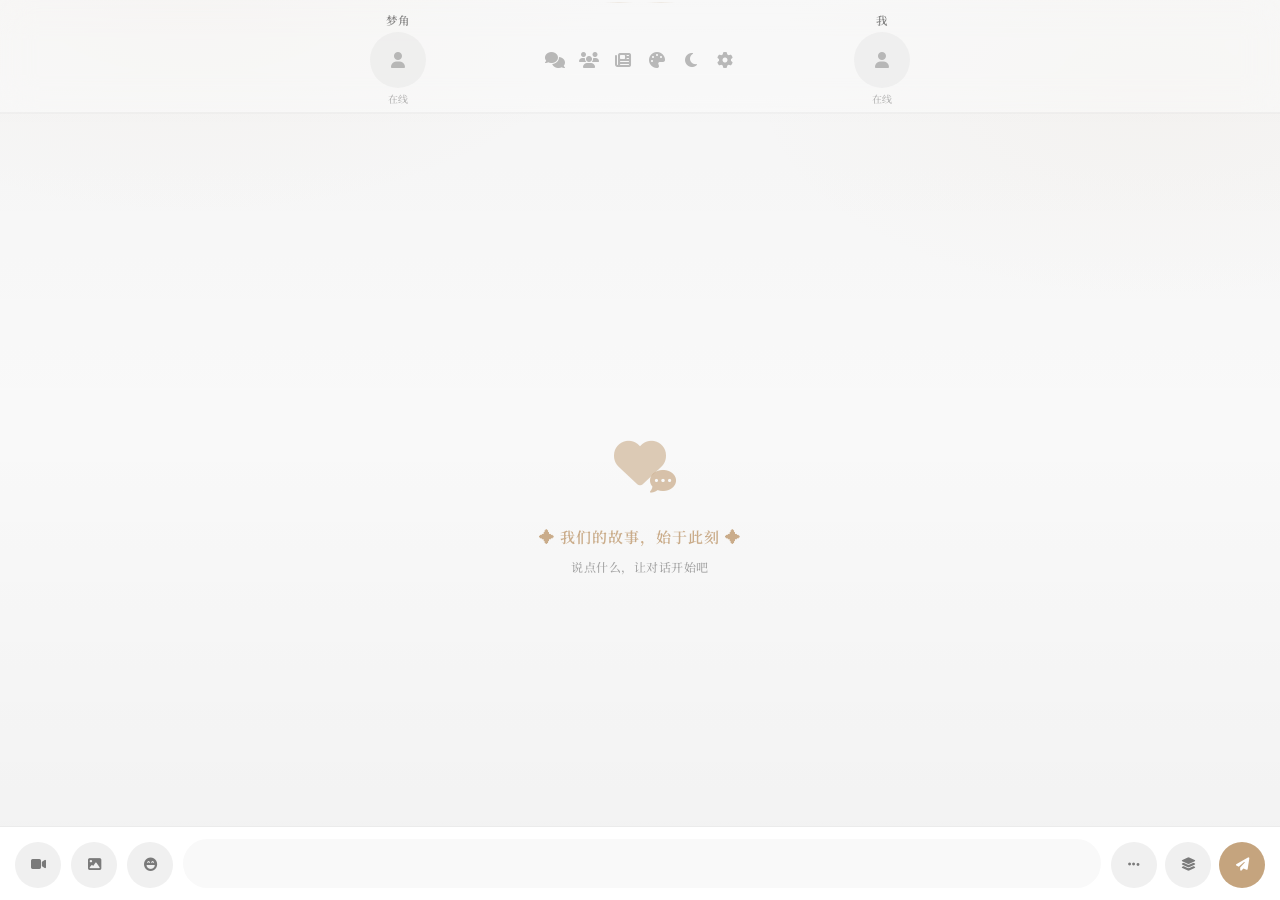
==== index.html @ f67f0a34 "Add files via upload" ====
<!DOCTYPE html>
<html lang="zh-CN" data-theme="light" data-color-theme="black-white">
<head>
    <meta charset="UTF-8">
    <meta name="viewport" content="width=device-width, initial-scale=1.0, maximum-scale=1.0, user-scalable=no">
    <meta name="mobile-web-app-capable" content="yes">
    <meta name="apple-mobile-web-app-capable" content="yes">
    <meta name="apple-mobile-web-app-status-bar-style" content="black-translucent">
    <meta name="theme-color" content="#000000">

    <title>传讯</title>
    <link rel="preconnect" href="https://fonts.googleapis.com">
    <link rel="preconnect" href="https://fonts.gstatic.com" crossorigin>
    <link href="https://fonts.googleapis.com/css2?family=Noto+Serif+SC:wght@400;500;600&display=swap" rel="stylesheet">
    <link rel="stylesheet" href="https://cdnjs.cloudflare.com/ajax/libs/font-awesome/6.4.0/css/all.min.css">
    <link rel="icon" type="image/png" sizes="192x192" href="https://file.youtochat.com/images/20260216/1771224856844_qdqqd.jpeg">
    <link rel="apple-touch-icon" href="https://file.youtochat.com/images/20260216/1771224856844_qdqqd.jpeg">
    <meta name="apple-mobile-web-app-title" content="ʚ𝑳𝑶𝑽𝑬ɞ">

    <script src="https://cdnjs.cloudflare.com/ajax/libs/localforage/1.10.0/localforage.min.js"></script>

    <link rel="stylesheet" href="css/styles.css">
    <link rel="stylesheet" href="css/gift.css">
    <link rel="stylesheet" href="css/quick-quiz.css">
    <link rel="stylesheet" href="css/moments.css">
    <link rel="stylesheet" href="css/dream-questionnaire.css">
    <link rel="stylesheet" href="css/companion.css">
    <link rel="stylesheet" href="css/companion-diary.css">
    <link rel="stylesheet" href="css/sync-questionnaire.css">
    <link rel="stylesheet" href="css/app-nav.css">
    <link rel="stylesheet" href="css/art-gallery.css">
    <link rel="stylesheet" href="css/wallpaper.css">
    <link rel="stylesheet" href="css/map.css">
    <link rel="stylesheet" href="css/plants.css">

    <style id="css-live-preview-style"></style>

</head>
<body>
<div id="splash-declaration">
    <div class="splash-bg-stars" id="splash-stars"></div>
    <div class="splash-glow-1"></div>
    <div class="splash-glow-2"></div>

    <div class="splash-inner">
        <div class="splash-badge">
            <i class="fas fa-feather-alt"></i>
            使用前声明
        </div>

        <div class="splash-dots" id="splash-dots"></div>

        <div class="splash-card">
            <div class="splash-card-top-line"></div>
            <div class="splash-card-body">
                <div class="splash-slides" id="splash-slides">

                    <div class="splash-slide active" data-index="0">
                        <div class="splash-slide-tag">关于字卡</div>
                        <div class="splash-slide-title">是否招鬼？</div>
                        <div class="splash-slide-body">
                            首先说明，初此接触时，都会觉得网站设置繁复，功能庞杂，可控制的地方极多——对初次接触的人来说，简直令人眼花缭乱。<br><br>
                            请想一想：<em>连你和梦角都需要花时间学习的东西，一个路过的鬼，会甘心耗费精力专程钻研，只为吓唬你一下吗？</em><br><br>
                            我始终相信，<strong>只有爱，才会驱动人去学习、去努力、去付诸实践。</strong>
                        </div>
                    </div>

                    <div class="splash-slide" data-index="1">
                        <div class="splash-slide-tag">关于谣言</div>
                        <div class="splash-slide-title">请有自知之明</div>
                        <div class="splash-slide-body">
                            我不混社区，但有些话我是知道的。有些谣我懒得一一辟除，借本网站博取流量与点赞的行为，我也当没看见。<br><br>
                            只是——<em>沉默不代表无所谓。</em>这些声音已经开始影响到我本人的生活。<br><br> 将链接不稳/回复看不懂等问题怪罪到网站上的做法不可取。<br><br>
                            <div class="splash-highlight-box">郑重声明：造谣是违法行为，污蔑与恶意中伤同样须承担法律责任。请每一位使用者，对自己的言行负责。</div>
                        </div>
                    </div>

                    <div class="splash-slide" data-index="2">
                        <div class="splash-slide-tag">关于盈利</div>
                        <div class="splash-slide-title">纯粹为爱发电</div>
                        <div class="splash-slide-body">
                            <strong>本网站不盈利。</strong>从未向任何人收取一分钱，也绝无日后"圈钱"的计划。<br><br>
                            这里承载的是真实的情感与创作热情，而非商业利益。<br><br>
                            伴随网站逐渐破圈，<em>造谣、污蔑、盈利质疑、冷嘲热讽</em>——这些或许都是无法完全回避的代价。<br><br>
                            我本无意计较，但请来访者保有基本的善意，不要让热爱变成消耗。
                        </div>
                    </div>

                    <div class="splash-slide" data-index="3">
                        <div class="splash-slide-tag">再次强调</div>
                        <div class="splash-slide-title">你对链接梦角的看法？</div>
                        <div class="splash-slide-body">
                            没有任何人强迫你使用本网站。<br><br>
                            <strong>如果你不信：</strong>字卡回复基于概率算法，属于科学范畴，与封建迷信无关。理性使用即可。<br><br>
                            <strong>如果你信：</strong>那么请同样相信——<em>你是绝对安全的。</em>这里没有任何东西能够伤害你。<br><br>
                            无论你持何种态度，我都欢迎你，也尊重你的选择。
                        </div>
                    </div>

                    <div class="splash-slide" data-index="4">
                        <div class="splash-slide-tag">关于视频通话</div>
                        <div class="splash-slide-title">纯粹的装饰</div>
                        <div class="splash-slide-body">
                            <strong>通话功能仅作为界面装饰存在，不具备任何实际通话或数据采集能力。</strong><br><br>
                            本网站不包含任何摄像头调用逻辑，亦不存在隐私窥探行为。摄像头调用需要专项技术与额外费用，本项目从未采用，也没有这方面的意图。<br><br>
                            近期流传的隐私传言，出发点或许是好意，但已造成不必要的焦虑。<em>在此郑重澄清：网站根本不具备视频传输功能。</em><br><br>
                            <div class="splash-highlight-box">关闭浏览器摄像头权限是完全正确的做法——我支持每一位用户保护自己的隐私权益。若误解持续扩散，将考虑移除该装饰功能。</div>
                        </div>
                    </div>

                    <div class="splash-slide" data-index="5">
                        <div class="splash-slide-tag">入场承诺</div>
                        <div class="splash-slide-title">请留下你的承诺</div>
                        <div class="splash-pledge-desc">在下方输入框中，<em style="color:rgba(var(--accent-color-rgb,197,164,126),0.8);font-style:normal;">逐字抄写</em>以下承诺，即可进入网站。</div>
                        <div class="splash-pledge-required" id="splash-pledge-text">我绝不盈利、造谣、污蔑或嘲讽，并对自己的使用行为负完全责任</div>
                        <input class="splash-pledge-input" id="splash-pledge-input" type="text" placeholder="请在此逐字输入上方承诺…" autocomplete="off" autocorrect="off" autocapitalize="off" spellcheck="false" />
                        <div class="splash-pledge-hint" id="splash-pledge-hint">请完整输入上方承诺后方可进入</div>
                    </div>

                </div>

                <div class="splash-divider"></div>
                <div class="splash-footer" style="padding:0;">
                    <button class="splash-btn splash-btn-ghost" id="splash-prev-btn" disabled>
                        <i class="fas fa-arrow-left"></i> 上一页
                    </button>
                    <span class="splash-page-num" id="splash-page-num">1 / 6</span>
                    <button class="splash-btn splash-btn-next" id="splash-next-btn">
                        下一页 <i class="fas fa-arrow-right"></i>
                    </button>
                    <button class="splash-btn splash-btn-enter" id="splash-enter-btn" style="display:none;">
                        进入 <i class="fas fa-heart"></i>
                    </button>
                </div>
            </div>
        </div>
    </div>
</div>

<div id="tour-overlay" class="tour-overlay">
    <div id="tour-highlight-box" class="tour-highlight-box"></div>
    <div id="tour-popover" class="tour-popover">
        <div class="tour-popover-header">
            <span id="tour-title" class="tour-title"></span>
            <span id="tour-step-counter" class="tour-step-counter"></span>
        </div>
        <div id="tour-content" class="tour-popover-content"></div>
        <div class="tour-popover-footer">
            <button id="tour-skip-btn" class="tour-btn tour-btn-skip">跳过</button>
            <div class="tour-navigation">
                <button id="tour-prev-btn" class="tour-btn"><i class="fas fa-arrow-left"></i> 上一步</button>
                <button id="tour-next-btn" class="tour-btn tour-btn-primary">下一步 <i class="fas fa-arrow-right"></i></button>
            </div>
        </div>
    </div>
</div>

    <div class="welcome-animation" id="welcome-animation">
        <div class="welcome-bg-gradient"></div>
        <div class="stars-container" id="stars-container"></div>
        <div class="welcome-particles" id="welcome-particles"></div>
        <div id="welcome-meteors" style="position:absolute;inset:0;pointer-events:none;overflow:hidden;"></div>
        <div class="welcome-content-wrapper">
            <div class="logo-tech-container">
                <div class="logo-circle-outer"></div>
                <div class="logo-circle-inner"></div>
                <div class="logo-icon-main">
                    <i class="fas fa-satellite-dish"></i>
                </div>
                <div class="orbit-dot"></div>
                <div class="orbit-dot-2"></div>
                <div class="orbit-dot-3"></div>
            </div>

            <div class="text-tech-container">
                <div class="welcome-title-glitch" id="welcome-title-glitch" data-text="传讯">
                    加载失败
                </div>
                <div class="welcome-subtitle-scramble" id="welcome-subtitle-scramble">
                    请重试／更换平台/更换网络
                </div>
            </div>

            <div class="loader-tech">
                <div class="loader-tech-bar" id="loader-tech-bar"></div>
            </div>
            <div id="loader-status-text" style="font-size:10px;opacity:0.5;letter-spacing:1px;color:var(--welcome-text-sub);margin-top:4px;font-family:monospace;"></div>
        </div>
    </div>
    <button id="immersive-exit-btn" onclick="toggleImmersiveMode(false)" title="退出沉浸模式">
<i class="fas fa-expand"></i>
</button>
    <div class="header">
        <div class="header-motto"></div>
        <div class="header-inner">
         <div class="user-info">
                <div id="partner-name" class="username">
                    梦角
                </div>
                <div id="partner-avatar-container" class="avatar-container">
                    <div class="avatar" id="partner-avatar">
                        <i class="fas fa-user"></i>
                    </div>
                </div>
                <div class="status" id="partner-status">
                    <span>在线</span>
                </div>
            </div>
            <div class="header-actions">
                <button id="session-manager-btn" class="action-btn" title="会话管理"><i class="fas fa-comments"></i></button>
                <button id="group-chat-btn" class="action-btn" title="群聊设置"><i class="fas fa-users"></i></button>
                <button id="daily-greeting-btn" class="action-btn" title="今日公告" onclick="reopenDailyGreeting()"><i class="fas fa-newspaper"></i></button>
                
                <button id="painter-btn" class="action-btn" title="通信系统" onclick="document.getElementById('painter-modal').style.display='flex'"><i class="fas fa-palette"></i></button>
                
                <button id="theme-toggle" class="action-btn" title="切换主题"><i class="fas fa-moon"></i></button>
                <button id="settings-btn" class="action-btn" title="设置"><i class="fas fa-cog"></i></button>
            </div>
             <div class="user-info">
                <div class="username" id="my-name">
                    我
                </div>
               
                <div id="my-avatar-container" class="avatar-container">
                    <div class="avatar" id="my-avatar">
                        <i class="fas fa-user"></i>
                    </div>
                </div>
               
                <div class="status" id="my-status-container">
                    <span id="my-status-text">在线</span>
                </div>
            </div>
        </div>
    </div>

    <div class="main-chat-area">

        <div class="history-loader" id="history-loader">
            <div class="history-spinner"></div>
        </div>

        <div class="chat-container" id="chat-container">
    </div>
    <div class="empty-state" id="empty-state" style="display:none;position:absolute;left:50%;top:50%;transform:translate(-50%,-50%);flex-direction:column;align-items:center;justify-content:center;text-align:center;padding:20px;width:100%;pointer-events:none;z-index:1;">
            <div style="position:relative;margin-bottom:20px;">
                <i class="fas fa-heart" style="font-size:52px;opacity:0.55;color:var(--accent-color);"></i>
                <i class="fas fa-comment-dots" style="position:absolute;bottom:-6px;right:-10px;font-size:26px;opacity:0.65;color:var(--accent-color);"></i>
            </div>
            <p style="font-size:15px;font-weight:600;color:var(--accent-color);opacity:0.9;letter-spacing:1px;">✦ 我们的故事，始于此刻 ✦</p>
            <p style="font-size:12px;margin-top:8px;opacity:0.65;letter-spacing:0.5px;color:var(--text-secondary);">说点什么，让对话开始吧</p>
    </div>
    <div id="typing-indicator-wrapper">
        <div class="typing-indicator" id="typing-indicator">
            <div class="typing-indicator-avatar" id="typing-indicator-avatar">
                <i class="fas fa-user"></i>
            </div>
            <span class="typing-indicator-label" id="typing-indicator-label"></span>
            <div class="typing-dots">
                <div class="typing-dot"></div>
                <div class="typing-dot"></div>
                <div class="typing-dot"></div>
            </div>
        </div>
    </div>

    <div id="ti-settings-modal">
        <div id="ti-settings-panel">
            <div class="ti-settings-header">
                <div class="ti-settings-icon">💬</div>
                <div>
                    <div class="ti-settings-title">正在输入</div>
                </div>
                <button class="ti-settings-close" id="ti-settings-close-btn">×</button>
            </div>
            <div class="ti-settings-body">
                <div class="ti-settings-row">
                    <div class="ti-settings-row-label">
                        <div class="ti-settings-row-icon">❤︎</div>
                        <div>
                            <div class="ti-settings-row-text">显示头像</div>
                            <div class="ti-settings-row-sub">在指示器左侧显示对方头像</div>
                        </div>
                    </div>
                    <div class="setting-pill-row" id="ti-avatar-toggle" style="pointer-events:auto;cursor:pointer;background:var(--primary-bg);border-radius:14px;padding:10px 14px;border:1px solid var(--border-color);">
                        <div class="setting-pill-switch" id="ti-avatar-pill"><div class="setting-pill-knob"></div></div>
                    </div>
                </div>

                <div class="ti-text-edit-row">
                    <div class="ti-text-edit-label">
                        <i class="fas fa-pen" style="font-size:11px;color:var(--accent-color);"></i>
                        <span>自定义文案</span>
                        <button class="ti-text-reset-btn" id="ti-text-reset-btn">恢复默认</button>
                    </div>
                    <div class="ti-text-input-wrap">
                        <input class="ti-text-input" id="ti-text-input" type="text" maxlength="20" placeholder="例：正在输入…">
                        <button class="ti-text-save-btn" id="ti-text-save-btn">保存</button>
                    </div>
                </div>

                <div>
                    <div class="ti-text-edit-label" style="margin-bottom:8px;">
                        <i class="fas fa-eye" style="font-size:11px;color:var(--accent-color);"></i>
                        <span>预览效果</span>
                    </div>
                    <div class="ti-preview-box">
                        <div id="ti-preview-avatar" style="width:30px;height:30px;border-radius:50%;background:rgba(var(--accent-color-rgb),0.15);border:2px solid rgba(var(--accent-color-rgb),0.25);display:flex;align-items:center;justify-content:center;flex-shrink:0;overflow:hidden;">
                            <i class="fas fa-user" style="font-size:12px;color:var(--accent-color);"></i>
                        </div>
                        <span id="ti-preview-text" style="font-size:11.5px;font-weight:600;color:var(--accent-color);opacity:0.88;letter-spacing:0.4px;"></span>
                        <div class="ti-preview-dots">
                            <div class="ti-preview-dot"></div>
                            <div class="ti-preview-dot"></div>
                            <div class="ti-preview-dot"></div>
                        </div>
                    </div>
                </div>
            </div>
        </div>
    </div>
    <div class="input-area-wrapper">
        <div class="batch-preview" id="batch-preview"></div>
        <div id="reply-preview-container"></div>
        <div id="collapsed-extras-panel" style="display:none;">
            <div class="collapsed-extras-inner" style="padding:12px; background:var(--secondary-bg); border-top:1px solid var(--border-color);">
                <div style="display:grid; grid-template-columns: repeat(2, 1fr); gap:12px;">
                    <button class="collapsed-extra-btn" id="attachment-btn-extra" title="发送图片" onclick="document.getElementById('image-input').click()">
                        <i class="fas fa-image"></i>
                    </button>
                    <button class="collapsed-extra-btn" id="combo-btn-extra" title="表情拍一拍">
                        <i class="fas fa-laugh-beam"></i>
                    </button>
                    <button class="collapsed-extra-btn" id="batch-btn-extra" title="批量发送">
                        <i class="fas fa-layer-group"></i>
                    </button>
                    <button class="collapsed-extra-btn" title="字卡回复" onclick="(function(){document.getElementById('collapsed-extras-panel').style.display='none';document.getElementById('collapse-expand-btn').classList.remove('open');showModal(document.getElementById('custom-replies-modal'));})();">
                        <i class="fas fa-comment-dots"></i>
                    </button>
                    <button class="collapsed-extra-btn" title="塔罗占卜" onclick="(function(){document.getElementById('collapsed-extras-panel').style.display='none';document.getElementById('collapse-expand-btn').classList.remove('open');generateFortune();})();">
                        <i class="fas fa-star-and-crescent"></i>
                    </button>
                    <button class="collapsed-extra-btn" id="collapsed-call-btn" title="视频通话" onclick="(function(){document.getElementById('collapsed-extras-panel').style.display='none';document.getElementById('collapse-expand-btn').classList.remove('open');if(window.callFeature&&typeof window.callFeature.startCall==='function')window.callFeature.startCall(false);})();">
                        <i class="fas fa-video"></i>
                    </button>
                    <button class="collapsed-extra-btn" title="退出收纳" onclick="window.exitCollapseMode && window.exitCollapseMode()" style="color:#ff5050; background:rgba(255,80,80,0.1);">
                        <i class="fas fa-times"></i>
                    </button>
                </div>
            </div>
        </div>
        <div class="input-area">
    <button id="collapse-expand-btn" title="展开更多" style="display:none;width:36px;height:36px;border:none;border-radius:50%;cursor:pointer;background:rgba(var(--accent-color-rgb),0.12);color:var(--accent-color);font-size:14px;transition:all 0.25s;flex-shrink:0;align-items:center;justify-content:center;" onclick="window.toggleCollapsedExtras && window.toggleCollapsedExtras()"><i class="fas fa-chevron-up"></i></button>
    <button class="attachment-btn input-btn collapse-hideable" id="attachment-btn" title="发送图片"><i class="fas fa-image"></i></button>
    
    <button class="combo-btn input-btn collapse-hideable" id="combo-btn" title="表情 & 拍一拍">
        <i class="fas fa-laugh-beam"></i>
    </button>

    <textarea class="message-input" id="message-input" placeholder="" rows="1"></textarea>
    
    <div class="input-buttons">
    <button class="continue-btn input-btn" id="continue-btn" title="让对方继续说"><i class="fas fa-ellipsis-h"></i></button>
        <button class="batch-btn input-btn collapse-hideable" id="batch-btn" title="批量发送模式"><i class="fas fa-layer-group"></i></button>
        <button class="send-btn input-btn" id="send-btn" title="发送消息"><i class="fas fa-paper-plane"></i></button>
        
        <div class="sticker-picker-popover" id="user-sticker-picker">
            <div class="combo-tabs-header">
                <button class="combo-tab-btn active" data-tab="my-sticker"><i class="fas fa-user" style="font-size:10px;"></i> 我</button>
                <button class="combo-tab-btn" data-tab="partner-sticker"><i class="fas fa-heart" style="font-size:10px;"></i> 对方</button>
                <button class="combo-tab-btn" data-tab="poke">拍一拍</button>
                <div style="margin-left:auto;display:flex;align-items:center;gap:4px;">
                    <button id="sticker-add-btn" onclick="document.getElementById('my-sticker-quick-upload').click()" title="添加我的表情" style="background:var(--accent-color);border:none;cursor:pointer;padding:4px 10px;color:#fff;font-size:12px;font-weight:700;display:flex;align-items:center;gap:4px;border-radius:8px;transition:all 0.2s;box-shadow:0 2px 8px rgba(var(--accent-color-rgb),0.35);" onmouseover="this.style.opacity='0.85';this.style.transform='scale(1.05)'" onmouseout="this.style.opacity='1';this.style.transform='scale(1)'"><i class="fas fa-plus"></i> 添加</button>
                    <button onclick="window.openMyStickerSettings()" title="管理表情库" style="background:none;border:none;cursor:pointer;padding:4px 8px;color:var(--text-secondary);font-size:12px;display:flex;align-items:center;gap:3px;border-radius:6px;transition:all 0.2s;" onmouseover="this.style.background='rgba(var(--accent-color-rgb),0.12)';this.style.color='var(--accent-color)'" onmouseout="this.style.background='none';this.style.color='var(--text-secondary)'"><i class="fas fa-cog"></i></button>
                </div>
            </div>
            <div class="combo-content-area" id="combo-content-area">
            </div>
        </div>
    </div>
    <input type="file" id="image-input" class="file-input" accept="image/*">
    <input type="file" id="my-sticker-quick-upload" class="file-input" accept="image/*" multiple>
</div>
    </div>


    <div class="modal" id="edit-modal" style="z-index:3000;">
        <div class="modal-content">
            <div class="modal-title">
                <i class="fas fa-user-edit"></i><span id="edit-modal-title">修改昵称</span>
            </div>
            <input type="text" class="modal-input" id="name-input" placeholder="输入新昵称"><div class="modal-buttons">
                <button class="modal-btn modal-btn-secondary" id="cancel-edit">取消</button><button class="modal-btn modal-btn-primary" id="save-name" disabled>保存</button>
            </div>
        </div>
    </div>

    <div class="modal" id="avatar-modal">
        <div class="modal-content">
            <div class="modal-title">
                <i class="fas fa-portrait"></i><span id="avatar-modal-title">上传头像</span>
            </div>
            <input type="file" class="modal-input" id="avatar-input" accept="image/*"><div class="modal-buttons">
                <button class="modal-btn modal-btn-secondary" id="cancel-avatar">取消</button><button class="modal-btn modal-btn-primary" id="save-avatar">保存</button>
            </div>
        </div>
    </div>

    <div class="modal" id="note-modal">
        <div class="modal-content">
            <div class="modal-title">
                <i class="fas fa-sticky-note"></i><span>编辑注释</span>
            </div>
            <textarea class="modal-textarea" id="note-input" placeholder="为这条消息添加注释..."></textarea><div class="modal-buttons">
                <button class="modal-btn modal-btn-secondary" id="cancel-note">取消</button><button class="modal-btn modal-btn-primary" id="save-note">保存</button>
            </div>
        </div>
    </div>

    <div class="modal" id="poke-modal">
        <div class="modal-content">
            <div class="modal-title">
                <i class="fas fa-hand-sparkles"></i><span>拍一拍</span>
            </div>
            <input type="text" class="modal-input" id="poke-input" placeholder="例如：拍了拍对方的肩膀"><div class="modal-buttons">
                <button class="modal-btn modal-btn-secondary" id="cancel-poke">取消</button><button class="modal-btn modal-btn-primary" id="send-poke">发送</button>
            </div>
        </div>
    </div>
<div class="modal" id="envelope-modal">
    <div class="modal-content" style="max-height:92vh; padding:0; overflow:hidden; background:transparent;">
    <div class="env-wrapper">
        <div class="env-header-flap">
            <svg class="env-header-icon" width="40" height="30" viewBox="0 0 40 30" fill="none">
                <rect x="1" y="7" width="38" height="22" rx="3" fill="rgba(255,255,255,0.18)" stroke="rgba(255,255,255,0.6)" stroke-width="1.5"/>
                <path d="M1 9 L20 20 L39 9" stroke="rgba(255,255,255,0.5)" stroke-width="1.2" fill="none"/>
                <path d="M1 29 L14 18" stroke="rgba(255,255,255,0.35)" stroke-width="1"/>
                <path d="M39 29 L26 18" stroke="rgba(255,255,255,0.35)" stroke-width="1"/>
            </svg>
            <div class="env-header-title">异 步 信 箱</div>
            <div class="env-header-subtitle">Letters · Correspondence</div>
        </div>

        <div class="env-body">
            <div class="env-tab-bar">
                <button class="env-tab-btn active" id="env-tab-outbox" onclick="switchEnvTab('outbox')">
                    <svg width="12" height="12" viewBox="0 0 24 24" fill="none" stroke="currentColor" stroke-width="2" style="vertical-align:-1px;margin-right:4px;"><path d="M22 2L11 13"/><path d="M22 2L15 22 11 13 2 9l20-7z"/></svg>寄出的信
                    <span id="env-outbox-badge" class="env-badge" style="display:none;"></span>
                </button>
                <button class="env-tab-btn" id="env-tab-inbox" onclick="switchEnvTab('inbox')">
                    <svg width="12" height="12" viewBox="0 0 24 24" fill="none" stroke="currentColor" stroke-width="2" style="vertical-align:-1px;margin-right:4px;"><path d="M22 13V19a2 2 0 01-2 2H4a2 2 0 01-2-2v-6"/><polyline points="15 3 21 3 21 9"/><line x1="21" y1="3" x2="10" y2="14"/></svg>收到的信
                    <span id="env-inbox-badge" class="env-badge" style="display:none;"></span>
                </button>
            </div>

            <div id="env-outbox-section">
                <div id="env-outbox-list"></div>
            </div>

            <div id="env-inbox-section" style="display:none;">
                <div id="env-inbox-list"></div>
            </div>

            <div id="env-compose-form" style="display:none;">
                <div class="env-compose-paper">
                    <div class="env-compose-heading">
                        <svg width="13" height="13" viewBox="0 0 24 24" fill="none" stroke="currentColor" stroke-width="2"><path d="M12 20h9"/><path d="M16.5 3.5a2.121 2.121 0 013 3L7 19l-4 1 1-4L16.5 3.5z"/></svg>
                        <span id="env-compose-title">写一封信</span>
                    </div>
                    <textarea id="envelope-input" placeholder="亲爱的，&#10;&#10;今天想跟你说..."></textarea>
                </div>
                <div style="display:flex; align-items:center; gap:8px; margin:4px 0 6px; font-size:12px; padding: 0 2px;">
                    <input type="checkbox" id="env-send-to-chat" style="width:15px;height:15px; cursor:pointer; accent-color:var(--accent-color);">
                    <label for="env-send-to-chat" style="cursor:pointer; color:var(--text-secondary);">同时发送到聊天记录</label>
                </div>
                <div class="env-send-info">
                    <svg width="13" height="13" viewBox="0 0 24 24" fill="none" stroke="var(--accent-color)" stroke-width="2"><circle cx="12" cy="12" r="10"/><polyline points="12 6 12 12 16 14"/></svg>
                    <span id="env-reply-time-info">对方将在 2-12 小时内回信（8-25 句话）</span>
                </div>
                <div style="display:flex;gap:8px;">
                    <button class="modal-btn modal-btn-secondary" id="cancel-compose" onclick="cancelEnvelopeCompose()" style="flex:1;">取消</button>
                    <button class="modal-btn modal-btn-primary" id="send-envelope" style="flex:2;">
                        <svg width="14" height="14" viewBox="0 0 24 24" fill="none" stroke="currentColor" stroke-width="2" style="vertical-align:-2px;margin-right:6px;"><path d="M22 2L11 13"/><path d="M22 2L15 22 11 13 2 9l20-7z"/></svg>封 · 寄出
                    </button>
                </div>
            </div>
        </div>

        <div class="env-send-area" id="env-main-close-btn">
            <button class="env-write-btn" id="new-envelope-btn" onclick="openNewEnvelopeForm()">
                <svg width="16" height="16" viewBox="0 0 24 24" fill="none" stroke="currentColor" stroke-width="2.2"><path d="M12 20h9"/><path d="M16.5 3.5a2.121 2.121 0 013 3L7 19l-4 1 1-4L16.5 3.5z"/></svg>
                提笔写信
            </button>
            <button class="env-close-btn" id="cancel-envelope">关闭</button>
        </div>
    </div>
    </div>
</div>

<div class="modal" id="envelope-view-modal" style="z-index:2100;">
    <div class="modal-content" style="overflow:hidden;padding:0;background:transparent;max-height:92vh;display:flex;flex-direction:column;">
    <div style="background:var(--secondary-bg);border-radius:20px;overflow:hidden;display:flex;flex-direction:column;max-height:92vh;">
        <div style="background:var(--accent-color);padding:0;position:relative;overflow:hidden;flex-shrink:0;">
            <div style="position:absolute;top:0;left:0;right:0;bottom:0;background:repeating-linear-gradient(45deg,rgba(255,255,255,0.04) 0px,rgba(255,255,255,0.04) 2px,transparent 2px,transparent 12px);pointer-events:none;"></div>
            <div style="position:relative;padding:14px 20px 12px;display:flex;align-items:center;justify-content:space-between;">
                <div style="display:flex;align-items:center;gap:10px;color:white;">
                    <svg width="18" height="18" viewBox="0 0 24 24" fill="none" stroke="currentColor" stroke-width="2"><rect x="2" y="4" width="20" height="16" rx="2"/><path d="M22 7l-10 7L2 7"/></svg>
                    <span id="env-view-title" style="font-size:14px;font-weight:700;letter-spacing:2px;">信件内容</span>
                </div>
                <div style="border:2px solid rgba(255,255,255,0.5);border-radius:50%;width:48px;height:48px;display:flex;flex-direction:column;align-items:center;justify-content:center;opacity:0.7;">
                    <span style="font-size:7px;color:white;letter-spacing:0.5px;">已送达</span>
                    <span id="env-view-stamp-date" style="font-size:8px;color:white;font-weight:600;"></span>
                    <span style="font-size:6px;color:white;opacity:0.8;">DELIVERED</span>
                </div>
            </div>
        </div>

        
       <div style="padding:0;overflow-y:auto;flex:1;min-height:0;">
    <div id="env-view-content" style="display:none;">
        <div id="env-view-original-ctx" style="display:none;margin:14px 16px 0;background:rgba(var(--accent-color-rgb),0.06);border:1px solid rgba(var(--accent-color-rgb),0.18);border-radius:10px;padding:10px 14px;border-left:3px solid rgba(var(--accent-color-rgb),0.5);">
            <div style="font-size:10px;color:var(--accent-color);letter-spacing:1px;text-transform:uppercase;margin-bottom:6px;opacity:0.8;display:flex;align-items:center;gap:5px;">
                <svg width="10" height="10" viewBox="0 0 24 24" fill="none" stroke="currentColor" stroke-width="2"><path d="M22 2L11 13"/><path d="M22 2L15 22 11 13 2 9l20-7z"/></svg>你的原信
            </div>
            <div id="env-view-original-text" style="font-size:12.5px;color:var(--text-secondary);line-height:1.7;font-style:italic;white-space:pre-wrap;word-break:break-word;max-height:80px;overflow:hidden;position:relative;"></div>
            <div id="env-view-original-expand" style="font-size:11px;color:var(--accent-color);margin-top:5px;cursor:pointer;display:none;" onclick="(function(){var t=document.getElementById('env-view-original-text');t.style.maxHeight=t.style.maxHeight==='none'?'80px':'none';document.getElementById('env-view-original-expand').textContent=t.style.maxHeight==='none'?'收起':'展开查看全文';})()">展开查看全文</div>
        </div>

        <div style="background:var(--primary-bg);margin:14px 16px 16px;border-radius:12px;border:1px solid var(--border-color);overflow:hidden;box-shadow:0 2px 12px rgba(0,0,0,0.06);">
            <div style="height:6px;background:linear-gradient(90deg,var(--accent-color),rgba(var(--accent-color-rgb),0.4),var(--accent-color));"></div>
            <div style="padding:20px 20px 16px;position:relative;">
                <div style="position:absolute;left:52px;top:0;bottom:0;width:1px;background:rgba(220,80,80,0.15);pointer-events:none;"></div>
                <div style="position:absolute;inset:0;background:repeating-linear-gradient(transparent,transparent 31px,rgba(var(--accent-color-rgb),0.06) 31px,rgba(var(--accent-color-rgb),0.06) 32px);pointer-events:none;border-radius:12px;"></div>
                
                <div style="position:relative;z-index:1;">
                    <div id="env-view-date-line" style="font-size:11px;color:var(--text-secondary);text-align:right;margin-bottom:16px;letter-spacing:1px;opacity:0.8;font-style:italic;"></div>
                    <div id="env-view-to-line" style="font-size:13px;color:var(--text-primary);margin-bottom:4px;font-weight:500;"></div>
                    <div id="env-view-greeting-line" style="font-size:13px;color:var(--text-secondary);margin-bottom:14px;font-style:italic;opacity:0.8;"></div>
                    <div id="env-view-text" class="env-letter-paper" style="border:none;background:transparent;padding:0 0 0 8px;line-height:32px;margin-bottom:16px;"></div>
                    <div style="border-top:1px dashed rgba(var(--accent-color-rgb),0.25);margin:12px 0;"></div>
                    <div id="env-view-sign-date" style="font-size:11px;color:var(--text-secondary);text-align:right;margin-bottom:4px;letter-spacing:0.5px;"></div>
                    <div id="env-view-sign-name" style="font-size:14px;color:var(--accent-color);text-align:right;font-weight:600;letter-spacing:1px;"></div>
                </div>
            </div> </div> </div> <div id="env-view-edit" style="display:none;padding:16px;">
        <div class="env-compose-paper" style="padding:14px;">
            <textarea class="modal-textarea" id="env-edit-input" style="height:160px;background:transparent;border:none;outline:none;font-family:var(--font-family);font-size:14px;line-height:1.9;width:100%;resize:none;"></textarea>
        </div>
    </div>
</div>

        
        <div class="modal-buttons" style="margin:0;padding:12px 18px 16px;border-top:1px solid var(--border-color);flex-shrink:0;">
            <button class="modal-btn modal-btn-secondary" id="close-env-view" onclick="closeEnvViewModal()">关闭</button>
            <button class="modal-btn modal-btn-secondary" id="env-view-edit-btn" onclick="toggleEnvEdit()">编辑</button>
            <button class="modal-btn modal-btn-primary" id="env-view-save-btn" onclick="saveEnvEdit()" style="display:none;">保存</button>
        </div>
    </div>
    </div>
</div>
<div class="modal" id="group-chat-modal">
    <div class="modal-content">
        <div class="modal-title">
            <i class="fas fa-users"></i><span>群聊设置</span>
        </div>

        <div class="settings-section">
            <div class="settings-section-title"><i class="fas fa-toggle-on"></i>群聊模式</div>
            <div id="group-mode-toggle" style="display:flex;align-items:center;gap:12px;background:var(--primary-bg);border:1px solid var(--border-color);border-radius:12px;padding:12px 14px;cursor:pointer;transition:all 0.2s;">
                <div style="width:36px;height:36px;border-radius:50%;background:rgba(var(--accent-color-rgb),0.12);display:flex;align-items:center;justify-content:center;flex-shrink:0;">
                    <i id="group-mode-icon" class="fas fa-users" style="font-size:18px;color:var(--accent-color);"></i>
                </div>
                <div style="flex:1;">
                    <div style="font-size:13px;font-weight:600;color:var(--text-primary);">群聊模式</div>
                    <div style="font-size:11px;color:var(--text-secondary);margin-top:2px;" id="group-mode-status">已关闭 — 点击开启</div>
                </div>
                <div id="group-mode-pill" style="width:44px;height:24px;border-radius:24px;background:var(--border-color);position:relative;transition:background 0.3s;flex-shrink:0;">
                    <div id="group-mode-knob" style="position:absolute;width:18px;height:18px;border-radius:50%;background:#fff;top:3px;left:3px;transition:left 0.25s;box-shadow:0 1px 3px rgba(0,0,0,0.2);"></div>
                </div>
            </div>
        </div>

        <div class="settings-section" id="group-display-section" style="display:none;">
            <div class="settings-section-title"><i class="fas fa-eye"></i>显示选项</div>
            <div style="display:flex;flex-direction:column;gap:8px;">
                <div id="group-show-name-toggle" style="display:flex;align-items:center;gap:10px;padding:10px 14px;background:var(--primary-bg);border:1px solid var(--border-color);border-radius:10px;cursor:pointer;">
                    <i class="fas fa-tag" style="color:var(--accent-color);width:18px;"></i>
                    <span style="flex:1;font-size:13px;">显示成员名称</span>
                    <div id="group-show-name-pill" style="width:36px;height:20px;border-radius:20px;background:var(--accent-color);position:relative;transition:background 0.3s;">
                        <div id="group-show-name-knob" style="position:absolute;width:14px;height:14px;border-radius:50%;background:#fff;top:3px;right:3px;transition:right 0.25s;box-shadow:0 1px 3px rgba(0,0,0,0.2);"></div>
                    </div>
                </div>
            </div>
        </div>

        <div class="settings-section" id="group-members-section" style="display:none;">
            <div class="settings-section-title" style="display:flex;align-items:center;justify-content:space-between;">
                <span><i class="fas fa-users"></i>群成员</span>
                <button onclick="openAddGroupMember()" class="modal-btn modal-btn-primary" style="padding:5px 12px;font-size:12px;"><i class="fas fa-plus"></i> 添加</button>
            </div>
            <div id="group-members-list" style="display:flex;flex-direction:column;gap:8px;max-height:220px;overflow-y:auto;"></div>
        </div>

        <div class="modal-buttons">
            <button class="modal-btn modal-btn-secondary" id="close-group-chat">关闭</button>
        </div>
    </div>
</div>

<div class="modal" id="group-member-edit-modal" style="z-index:2200;">
    <div class="modal-content" style="max-width:320px;">
        <div class="modal-title">
            <i class="fas fa-user-edit"></i><span id="group-member-edit-title">添加成员</span>
        </div>
        <div style="display:flex;flex-direction:column;gap:12px;padding:4px 0;">
            <div style="display:flex;flex-direction:column;align-items:center;gap:8px;">
                <div id="group-member-avatar-preview" onclick="document.getElementById('group-member-avatar-input').click()" style="width:64px;height:64px;border-radius:50%;background:var(--primary-bg);border:2px dashed var(--border-color);display:flex;align-items:center;justify-content:center;cursor:pointer;overflow:hidden;flex-shrink:0;">
                    <i class="fas fa-camera" style="font-size:20px;color:var(--text-secondary);"></i>
                </div>
                <span style="font-size:11px;color:var(--text-secondary);">点击上传头像</span>
                <input type="file" id="group-member-avatar-input" accept="image/*" style="display:none;" onchange="previewGroupMemberAvatar(this)">
            </div>
            <div>
                <label style="font-size:12px;color:var(--text-secondary);margin-bottom:4px;display:block;">成员名字</label>
                <input type="text" id="group-member-name-input" placeholder="输入名字" maxlength="10" style="width:100%;padding:10px 12px;border:1px solid var(--border-color);border-radius:10px;background:var(--primary-bg);color:var(--text-primary);font-size:14px;box-sizing:border-box;">
            </div>
        </div>
        <input type="hidden" id="group-member-edit-index">
        <div class="modal-buttons">
            <button class="modal-btn modal-btn-secondary" onclick="closeGroupMemberEdit()">取消</button>
            <button class="modal-btn modal-btn-primary" onclick="saveGroupMember()">保存</button>
        </div>
    </div>
</div>

    <div class="modal" id="settings-modal">
        <div class="modal-content">
            <div class="modal-title">
                <i class="fas fa-cog"></i><span>设置</span>
            </div>

            <div class="settings-grid">
                <div class="settings-card" id="appearance-settings">
                    <i class="fas fa-palette"></i>
                    <span>外观设置</span>
                </div>
                <div class="settings-card" id="chat-settings">
                    <i class="fas fa-comments"></i>
                    <span>聊天设置</span>
                </div>
                <div class="settings-card" id="advanced-settings">
                    <i class="fas fa-tools"></i>
                    <span>高级功能</span>
                </div>
                <div class="settings-card" id="data-settings">
                    <i class="fas fa-database"></i>
                    <span>数据管理</span>
                </div>
            </div>


            <div class="modal-buttons">
                <button class="modal-btn modal-btn-secondary" id="cancel-settings">关闭</button>
            </div>
        </div>
    </div>


    <div class="modal" id="appearance-modal">
        <div class="modal-content">

<div class="modal-title" id="appearance-modal-title">
    <i class="fas fa-palette"></i><span>外观设置</span>
</div>
<div id="gallery-banner-entry" style="margin-bottom: 15px; padding: 12px 16px; background: linear-gradient(135deg, rgba(var(--accent-color-rgb), 0.1), rgba(var(--accent-color-rgb), 0.02)); border: 1px solid rgba(var(--accent-color-rgb), 0.2); border-radius: 14px; display: flex; align-items: center; justify-content: space-between; cursor: pointer; transition: all 0.3s cubic-bezier(0.25, 0.8, 0.25, 1);">
    <div style="display:flex; align-items:center; gap: 12px;">
        <div style="width: 36px; height: 36px; background: var(--accent-color); border-radius: 10px; display: flex; align-items: center; justify-content: center; color: #fff; box-shadow: 0 4px 10px rgba(var(--accent-color-rgb), 0.3);">
            <i class="fas fa-images" style="font-size: 16px;"></i>
        </div>
        <div>
            <div style="font-size: 14px; font-weight: 600; color: var(--text-primary); letter-spacing: 0.5px;">传讯专属画廊</div>
            <div style="font-size: 11px; color: var(--text-secondary); margin-top: 2px;">获取气泡等素材</div>
        </div>
    </div>
    <i class="fas fa-chevron-right" style="color: var(--accent-color); opacity: 0.7;"></i>
</div>
<div id="appearance-nav-grid" style="display:grid;grid-template-columns:1fr 1fr;gap:10px;padding:4px 0 12px;">
    <div class="settings-card" onclick="showAppearancePanel('theme')" style="cursor:pointer;">
        <i class="fas fa-paint-roller"></i><span>主题配色</span>
    </div>
    <div class="settings-card" onclick="showAppearancePanel('font-bg')" style="cursor:pointer;">
        <i class="fas fa-font"></i><span>背景 & 字体</span>
    </div>
    <div class="settings-card" onclick="showAppearancePanel('bubble-css')" style="cursor:pointer;">
        <i class="fas fa-comment"></i><span>气泡 & CSS</span>
    </div>
    <div class="settings-card" onclick="showAppearancePanel('avatar')" style="cursor:pointer;">
        <i class="fas fa-user-circle"></i><span>聊天头像</span>
    </div>
</div>

<div id="appearance-panel-container" style="display:none;">
    <div style="display:flex;align-items:center;gap:10px;margin-bottom:14px;">
        <button onclick="hideAppearancePanel()" style="background:var(--primary-bg);border:1px solid var(--border-color);border-radius:10px;padding:6px 12px;font-size:12px;cursor:pointer;color:var(--text-secondary);">
            <i class="fas fa-arrow-left"></i> 返回
        </button>
        <span id="appearance-panel-title" style="font-size:14px;font-weight:600;color:var(--text-primary);"></span>
    </div>

    <div id="appearance-panel-theme" class="appearance-sub-panel" style="display:none;">
        <div class="settings-section">
            <div class="settings-section-title"><i class="fas fa-paint-roller"></i>主题配色</div>
            <div class="appearance-group" style="margin-bottom:0;">
                <div class="theme-editor-entry-btn" id="open-theme-editor">
                    <i class="fas fa-sliders-h"></i>
                    <span>自定义<br>编辑器</span>
                </div>
                <div class="preset-colors-container">
                    <div class="preset-colors-title"><i class="fas fa-swatchbook"></i> 快捷换肤</div>
                    <div class="theme-picker">
                        <button class="theme-color-btn" id="theme-gold" data-theme="gold" title="金色"></button>
                        <button class="theme-color-btn" id="theme-blue" data-theme="blue" title="蓝色"></button>
                        <button class="theme-color-btn" id="theme-purple" data-theme="purple" title="紫色"></button>
                        <button class="theme-color-btn" id="theme-green" data-theme="green" title="绿色"></button>
                        <button class="theme-color-btn" id="theme-pink" data-theme="pink" title="粉色"></button>
                        <button class="theme-color-btn" id="theme-black-white" data-theme="black-white" title="黑白"></button>
                        <button class="theme-color-btn" id="theme-pastel" data-theme="pastel" title="红色"></button>
                        <button class="theme-color-btn" id="theme-sunset" data-theme="sunset" title="橙色"></button>
                        <button class="theme-color-btn" id="theme-forest" data-theme="forest" title="深绿"></button>
                        <button class="theme-color-btn" id="theme-ocean" data-theme="ocean" title="深蓝"></button>
                    </div>
                </div>
            </div>
        </div>
        <div class="settings-section" id="theme-schemes-section">
            <div class="settings-section-title">
                <i class="fas fa-layer-group"></i>主题方案
                <button id="save-theme-scheme-btn" class="modal-btn modal-btn-primary" style="padding:4px 10px; font-size:11px; margin-left:auto;">
                    <i class="fas fa-plus"></i> 保存当前
                </button>
            </div>
            <div style="font-size:11px;color:var(--text-secondary);opacity:0.7;margin-bottom:8px;">保存当前所有外观设置，方便快速切换</div>
            <div id="theme-schemes-list" class="theme-schemes-list">
                <div class="theme-schemes-empty" id="theme-schemes-empty">
                    <i class="fas fa-paint-brush"></i>
                    <span>暂无保存的方案，点击"保存当前"试试~</span>
                </div>
            </div>
        </div>
    </div>

    <div id="appearance-panel-font" class="appearance-sub-panel" style="display:none;">
        <div class="settings-section">
            <div class="settings-section-title"><i class="fas fa-font"></i>字体设置</div>
            <div class="font-size-control">
                <span class="font-size-label">大小:</span>
                <input type="range" min="12" max="24" value="16" class="font-size-slider" id="font-size-slider">
                <span class="font-size-value" id="font-size-value">16px</span>
            </div>
            <div style="margin-top: 10px;">
                <label style="font-size: 12px; color: var(--text-secondary); display:block; margin-bottom:5px;">字体链接 (CSS/TTF):</label>
                <div style="display: flex; gap: 8px;">
                    <input type="text" id="custom-font-url" class="modal-input" style="margin-bottom:0; font-size:12px;" placeholder="https://example.com/font.woff2">
                    <button id="apply-font-btn" class="modal-btn modal-btn-primary" style="padding: 5px 10px; font-size: 12px; white-space: nowrap;">应用</button>
                    <button id="follow-system-font-btn" class="modal-btn modal-btn-secondary" style="padding: 5px 10px; font-size: 12px; white-space: nowrap; margin-left: 5px;">跟随系统</button>
                </div>
                <div style="font-size: 10px; color: var(--text-secondary); margin-top: 4px; opacity: 0.7;">
                    提示: 应用后将覆盖默认字体。留空并应用可恢复默认。
                </div>
            </div>
        </div>
    </div>

    <div id="appearance-panel-background" class="appearance-sub-panel" style="display:none;">
        <div class="settings-section">
            <div class="settings-section-title">
                <i class="fas fa-image"></i>聊天背景
                <input type="file" id="bg-gallery-input" accept="image/*" style="display: none;">
            </div>
            <div style="font-size:11px;color:var(--text-secondary);margin-bottom:8px;opacity:0.75;line-height:1.5;">
                支持图片及 GIF 动图。点击 <i class="fas fa-plus" style="font-size:10px;"></i> 添加，点击项目应用。
            </div>
            <div class="bg-gallery" id="background-gallery-list"></div>
            <div style="text-align: center; margin-top: 10px;">
                <button class="modal-btn modal-btn-secondary" id="reset-default-bg" style="font-size: 12px; padding: 6px 12px;">
                    <i class="fas fa-undo"></i> 恢复默认背景
                </button>
            </div>
        </div>
    </div>

    <div id="appearance-panel-bubble" class="appearance-sub-panel" style="display:none;">
        <div class="settings-section">
            <div class="settings-section-title">
                <i class="fas fa-comment"></i>气泡样式
            </div>
            <div class="settings-item-list" style="display:grid;grid-template-columns:1fr 1fr;gap:8px;">
                <div class="settings-item" data-bubble-style="standard" style="justify-content:center;">
                    <i class="fas fa-comment"></i><span>标准尖角</span>
                </div>
                <div class="settings-item" data-bubble-style="rounded" style="justify-content:center;">
                    <i class="fas fa-comment-dots"></i><span>圆角</span>
                </div>
                <div class="settings-item" data-bubble-style="rounded-large" style="justify-content:center;">
                    <i class="fas fa-circle"></i><span>大圆角胶囊</span>
                </div>
                <div class="settings-item" data-bubble-style="square" style="justify-content:center;">
                    <i class="fas fa-square"></i><span>方形直角</span>
                </div>
            </div>

        </div>
    </div>

    <div id="appearance-panel-avatar" class="appearance-sub-panel" style="display:none;">
        <div class="settings-section">
            <div class="settings-section-title"><i class="fas fa-user-circle"></i>聊天头像</div>
            <div id="in-chat-avatar-toggle-2" style="display:flex;align-items:center;gap:12px;background:var(--primary-bg);border:1px solid var(--border-color);border-radius:12px;padding:12px 14px;cursor:pointer;transition:all 0.2s;margin-bottom:10px;">
                <div style="width:36px;height:36px;border-radius:50%;background:rgba(var(--accent-color-rgb),0.12);display:flex;align-items:center;justify-content:center;flex-shrink:0;">
                    <i id="avatar-toggle-icon-2" class="fas fa-user-circle" style="font-size:18px;color:var(--accent-color);"></i>
                </div>
                <div style="flex:1;">
                    <div style="font-size:13px;font-weight:600;color:var(--text-primary);">显示聊天头像</div>
                    <div style="font-size:11px;color:var(--text-secondary);margin-top:2px;" id="avatar-toggle-status-2">已开启 — 消息旁显示头像</div>
                </div>
                <div id="avatar-toggle-pill-2" style="width:44px;height:24px;border-radius:24px;background:var(--accent-color);position:relative;transition:background 0.3s;flex-shrink:0;">
                    <div id="avatar-toggle-knob-2" style="position:absolute;width:18px;height:18px;border-radius:50%;background:#fff;top:3px;right:3px;transition:right 0.25s;box-shadow:0 1px 3px rgba(0,0,0,0.2);"></div>
                </div>
            </div>

            <div id="always-avatar-toggle" style="display:flex;align-items:center;gap:12px;background:var(--primary-bg);border:1px solid var(--border-color);border-radius:12px;padding:12px 14px;cursor:pointer;transition:all 0.2s;margin-bottom:10px;">
                <div style="width:36px;height:36px;border-radius:50%;background:rgba(var(--accent-color-rgb),0.08);display:flex;align-items:center;justify-content:center;flex-shrink:0;">
                    <i class="fas fa-users" style="font-size:16px;color:var(--accent-color);"></i>
                </div>
                <div style="flex:1;">
                    <div style="font-size:13px;font-weight:600;color:var(--text-primary);">每条消息都显示头像</div>
                    <div style="font-size:11px;color:var(--text-secondary);margin-top:2px;" id="always-avatar-status">已关闭 — 仅首条消息显示</div>
                </div>
                <div id="always-avatar-pill" style="width:44px;height:24px;border-radius:24px;background:var(--border-color);position:relative;transition:background 0.3s;flex-shrink:0;">
                    <div id="always-avatar-knob" style="position:absolute;width:18px;height:18px;border-radius:50%;background:#fff;top:3px;right:23px;transition:right 0.25s;box-shadow:0 1px 3px rgba(0,0,0,0.2);"></div>
                </div>
            </div>

            <div id="partner-name-chat-toggle" style="display:flex;align-items:center;gap:12px;background:var(--primary-bg);border:1px solid var(--border-color);border-radius:12px;padding:12px 14px;cursor:pointer;transition:all 0.2s;margin-bottom:10px;">
                <div style="width:36px;height:36px;border-radius:50%;background:rgba(var(--accent-color-rgb),0.08);display:flex;align-items:center;justify-content:center;flex-shrink:0;">
                    <i class="fas fa-tag" style="font-size:16px;color:var(--accent-color);"></i>
                </div>
                <div style="flex:1;">
                    <div style="font-size:13px;font-weight:600;color:var(--text-primary);">单人模式显示对方名字</div>
                    <div style="font-size:11px;color:var(--text-secondary);margin-top:2px;" id="partner-name-chat-status">已关闭</div>
                </div>
                <div id="partner-name-chat-pill" style="width:44px;height:24px;border-radius:24px;background:var(--border-color);position:relative;transition:background 0.3s;flex-shrink:0;">
                    <div id="partner-name-chat-knob" style="position:absolute;width:18px;height:18px;border-radius:50%;background:#fff;top:3px;right:23px;transition:right 0.25s;box-shadow:0 1px 3px rgba(0,0,0,0.2);"></div>
                </div>
            </div>
            <div class="font-size-control" id="in-chat-avatar-size-control-2">
                <span class="font-size-label">头像尺寸:</span>
                <input type="range" min="24" max="48" value="36" class="font-size-slider" id="in-chat-avatar-size-slider-2">
                <span class="font-size-value" id="in-chat-avatar-size-value-2">36px</span>
            </div>
            <div id="in-chat-avatar-position-control-2" style="margin-top:10px;">
                <div style="font-size:12px;color:var(--text-secondary);margin-bottom:8px;font-weight:500;">头像对齐方式</div>
                <div style="display:flex;gap:8px;">
                    <button id="avatar-pos-top-2" class="modal-btn modal-btn-secondary" data-pos="top" style="flex:1;font-size:12px;padding:7px 0;"><i class="fas fa-arrow-up"></i> 顶部</button>
                    <button id="avatar-pos-center-2" class="modal-btn modal-btn-primary" data-pos="center" style="flex:1;font-size:12px;padding:7px 0;"><i class="fas fa-arrows-alt-v"></i> 居中</button>
                    <button id="avatar-pos-bottom-2" class="modal-btn modal-btn-secondary" data-pos="bottom" style="flex:1;font-size:12px;padding:7px 0;"><i class="fas fa-arrow-down"></i> 底部</button>
                    <button id="avatar-pos-custom-2" class="modal-btn modal-btn-secondary" data-pos="custom" style="flex:1;font-size:12px;padding:7px 0;"><i class="fas fa-sliders-h"></i> 自定义</button>
                </div>
                <div id="avatar-custom-offset-control" style="display:none;margin-top:10px;">
                    <div class="font-size-control">
                        <span class="font-size-label" style="font-size:11px;white-space:nowrap;">偏移量:</span>
                        <input type="range" min="0" max="80" value="0" class="font-size-slider" id="avatar-custom-offset-slider">
                        <span class="font-size-value" id="avatar-custom-offset-value">0px</span>
                    </div>
                </div>
            </div>
            <div id="in-chat-avatar-shape-control-2" style="margin-top:12px;">
                <div style="font-size:12px;color:var(--text-secondary);margin-bottom:8px;font-weight:500;">头像形状</div>
                <div style="display:flex;gap:8px;flex-wrap:wrap;">
                    <button class="modal-btn modal-btn-primary avatar-shape-btn-2" data-shape="circle" style="flex:1;font-size:12px;padding:7px 4px;min-width:60px;">● 圆形</button>
                    <button class="modal-btn modal-btn-secondary avatar-shape-btn-2" data-shape="square" style="flex:1;font-size:12px;padding:7px 4px;min-width:60px;">■ 方形</button>
                </div>
                <div id="avatar-corner-radius-control-2" style="margin-top:10px;display:none;">
                    <div style="font-size:12px;color:var(--text-secondary);margin-bottom:6px;">方形圆角:</div>
                    <div class="font-size-control">
                        <span class="font-size-label" style="font-size:11px;white-space:nowrap;">0px</span>
                        <input type="range" min="0" max="24" value="8" class="font-size-slider" id="avatar-corner-radius-slider-2">
                        <span class="font-size-value" id="avatar-corner-radius-value-2">8px</span>
                    </div>
                </div>
            </div>

            <div id="avatar-bubble-preview" style="margin-top:14px;background:var(--chat-bg,var(--primary-bg));border-radius:14px;padding:14px 12px;border:1px solid var(--border-color);">
                <div style="font-size:11px;color:var(--text-secondary);margin-bottom:10px;opacity:0.7;text-align:center;letter-spacing:0.3px;">实时预览效果</div>
                <div class="preview-msg-row" style="display:flex;align-items:flex-end;gap:8px;margin-bottom:10px;">
                    <div id="preview-partner-avatar" style="width:var(--in-chat-avatar-size,36px);height:var(--in-chat-avatar-size,36px);border-radius:50%;background:var(--border-color);flex-shrink:0;overflow:hidden;display:flex;align-items:center;justify-content:center;transition:border-radius 0.2s ease;">
                        <i class="fas fa-user" style="font-size:14px;color:var(--text-secondary);"></i>
                    </div>
                    <div style="background:var(--message-received-bg);color:var(--message-received-text);border-radius:16px 16px 16px 4px;padding:9px 13px;font-size:13px;max-width:160px;">
                        你是我朝夕相伴触手可及的虚拟
                    </div>
                </div>
                <div class="preview-msg-row" style="display:flex;align-items:flex-end;gap:8px;justify-content:flex-end;">
                    <div style="background:var(--message-sent-bg);color:var(--message-sent-text);border-radius:16px 16px 4px 16px;padding:9px 13px;font-size:13px;max-width:160px;">
                        你是我未曾拥有无法捕捉的亲昵
                    </div>
                    <div id="preview-my-avatar" style="width:var(--in-chat-avatar-size,36px);height:var(--in-chat-avatar-size,36px);border-radius:50%;background:var(--border-color);flex-shrink:0;overflow:hidden;display:flex;align-items:center;justify-content:center;transition:border-radius 0.2s ease;">
                        <i class="fas fa-user" style="font-size:14px;color:var(--text-secondary);"></i>
                    </div>
                </div>
            </div>
        </div>

        <div class="settings-section">
            <div class="settings-section-title"><i class="fas fa-id-badge"></i>头像框设置</div>
            <h4 style="font-size:13px;font-weight:600;margin:10px 0 8px;color:var(--text-primary);">我的头像框</h4>
            <div class="frame-settings-container">
                <div class="frame-preview-wrapper">
                    <div class="frame-preview" id="my-frame-preview-2">
                        <div class="preview-bg-layer"><i class="fas fa-user"></i></div>
                    </div>
                    <div class="frame-upload-actions">
                        <button class="modal-btn modal-btn-secondary" id="my-frame-upload-btn-2" style="padding:6px 12px;font-size:12px;"><i class="fas fa-upload" style="margin-right:4px;"></i>上传</button>
                        <button class="modal-btn modal-btn-secondary" id="my-frame-url-btn-2" style="padding:6px 12px;font-size:12px;"><i class="fas fa-link" style="margin-right:4px;"></i>URL</button>
                        <button class="modal-btn modal-btn-secondary" id="my-frame-remove-btn-2" style="padding:6px 12px;font-size:12px;"><i class="fas fa-trash" style="margin-right:4px;"></i>移除</button>
                    </div>
                </div>
                <div class="frame-controls">
                    <div class="frame-slider-group">
                        <label for="my-frame-size-2">大小</label>
                        <input type="range" id="my-frame-size-2" min="50" max="200" value="100">
                        <span id="my-frame-size-value-2">100%</span>
                    </div>
                    <div class="frame-slider-group">
                        <label for="my-frame-offset-x-2">左右</label>
                        <input type="range" id="my-frame-offset-x-2" min="-50" max="50" value="0">
                        <span id="my-frame-offset-x-value-2">0px</span>
                    </div>
                    <div class="frame-slider-group">
                        <label for="my-frame-offset-y-2">上下</label>
                        <input type="range" id="my-frame-offset-y-2" min="-50" max="50" value="0">
                        <span id="my-frame-offset-y-value-2">0px</span>
                    </div>
                </div>
            </div>
            <input type="file" id="my-frame-file-input-2" class="file-input" accept="image/png, image/webp, image/gif">

            <h4 style="font-size:13px;font-weight:600;margin:20px 0 8px;border-top:1px dashed var(--border-color);padding-top:14px;color:var(--text-primary);">梦角的头像框</h4>
            <div class="frame-settings-container">
                <div class="frame-preview-wrapper">
                    <div class="frame-preview" id="partner-frame-preview-2">
                        <div class="preview-bg-layer"><i class="fas fa-user"></i></div>
                    </div>
                    <div class="frame-upload-actions">
                        <button class="modal-btn modal-btn-secondary" id="partner-frame-upload-btn-2" style="padding:6px 12px;font-size:12px;"><i class="fas fa-upload" style="margin-right:4px;"></i>上传</button>
                        <button class="modal-btn modal-btn-secondary" id="partner-frame-url-btn-2" style="padding:6px 12px;font-size:12px;"><i class="fas fa-link" style="margin-right:4px;"></i>URL</button>
                        <button class="modal-btn modal-btn-secondary" id="partner-frame-remove-btn-2" style="padding:6px 12px;font-size:12px;"><i class="fas fa-trash" style="margin-right:4px;"></i>移除</button>
                    </div>
                </div>
                <div class="frame-controls">
                    <div class="frame-slider-group">
                        <label for="partner-frame-size-2">大小</label>
                        <input type="range" id="partner-frame-size-2" min="50" max="200" value="100">
                        <span id="partner-frame-size-value-2">100%</span>
                    </div>
                    <div class="frame-slider-group">
                        <label for="partner-frame-offset-x-2">左右</label>
                        <input type="range" id="partner-frame-offset-x-2" min="-50" max="50" value="0">
                        <span id="partner-frame-offset-x-value-2">0px</span>
                    </div>
                    <div class="frame-slider-group">
                        <label for="partner-frame-offset-y-2">上下</label>
                        <input type="range" id="partner-frame-offset-y-2" min="-50" max="50" value="0">
                        <span id="partner-frame-offset-y-value-2">0px</span>
                    </div>
                </div>
            </div>
            <input type="file" id="partner-frame-file-input-2" class="file-input" accept="image/png, image/webp, image/gif">
        </div>
    </div>

    <div id="appearance-panel-css" class="appearance-sub-panel" style="display:none;">
        <div class="settings-section">
            <div class="settings-section-title"><i class="fas fa-comment-alt"></i>气泡 CSS</div>
            <div style="font-size:11px;color:var(--text-secondary);margin-bottom:8px;line-height:1.5;">针对聊天气泡的样式覆盖，选择器限定在消息范围内。</div>
            <textarea id="custom-bubble-css" class="modal-textarea" style="font-family: monospace; font-size: 12px; height: 130px; white-space: pre;" placeholder=".message-sent {
  border-radius: 20px 20px 0 20px;
  box-shadow: 0 5px 15px rgba(0,0,0,0.1);
}
.message-received {
  border-bottom: 2px solid var(--accent-color);
}"></textarea>
            <div style="display: flex; justify-content: flex-end; gap: 10px; margin-top:8px;">
                <button id="reset-css-btn" class="modal-btn modal-btn-secondary" style="padding: 6px 12px; font-size: 12px;">清空</button>
                <button id="apply-css-btn" class="modal-btn modal-btn-primary" style="padding: 6px 12px; font-size: 12px;">应用 CSS</button>
            </div>
            <div style="margin-top:14px;">
                <div style="font-size:11px;color:var(--text-secondary);margin-bottom:8px;font-weight:500;letter-spacing:0.3px;">实时预览</div>
                <div id="css-live-preview" style="background:var(--chat-bg,var(--primary-bg));border-radius:14px;padding:14px 12px;border:1px solid var(--border-color);">
                    <div style="display:flex;align-items:flex-end;gap:8px;margin-bottom:10px;">
                        <div style="width:32px;height:32px;border-radius:50%;background:var(--accent-color);flex-shrink:0;display:flex;align-items:center;justify-content:center;">
                            <i class="fas fa-user" style="font-size:12px;color:#fff;"></i>
                        </div>
                        <div class="message message-received" style="max-width:180px;">你是我朝夕相伴触手可及的虚拟</div>
                    </div>
                    <div style="display:flex;align-items:flex-end;gap:8px;justify-content:flex-end;">
                        <div class="message message-sent" style="max-width:180px;">你是我未曾拥有无法捕捉的亲昵</div>
                        <div style="width:32px;height:32px;border-radius:50%;background:var(--border-color);flex-shrink:0;display:flex;align-items:center;justify-content:center;">
                            <i class="fas fa-user" style="font-size:12px;color:var(--text-secondary);"></i>
                        </div>
                    </div>
                </div>
            </div>
        </div>

        <div class="settings-section" style="margin-top:18px;">
            <div class="settings-section-title"><i class="fas fa-paint-brush"></i>全局主题 CSS</div>
            <div style="font-size:11px;color:var(--text-secondary);margin-bottom:8px;line-height:1.5;">作用于整个页面的 CSS，可覆盖任意元素样式、CSS 变量、布局等。支持完整的 CSS 语法。</div>
            <textarea id="custom-global-css" class="modal-textarea" style="font-family: monospace; font-size: 12px; height: 160px; white-space: pre;" placeholder=":root {
  --accent-color: #ff6b9d;
  --primary-bg: #0d0d14;
  --border-color: rgba(255,255,255,0.08);
}

#partner-info {
  background: linear-gradient(135deg, #1a1a2e, #16213e);
}

#message-input {
  border-radius: 20px;
}

::-webkit-scrollbar-thumb {
  background: var(--accent-color);
  border-radius: 4px;
}"></textarea>
            <div style="display: flex; justify-content: space-between; align-items:center; gap: 10px; margin-top:8px;">
                <label style="display:flex;align-items:center;gap:6px;font-size:12px;color:var(--text-secondary);cursor:pointer;">
                    <input type="checkbox" id="global-css-live-toggle" style="width:14px;height:14px;accent-color:var(--accent-color);">
                    实时应用
                </label>
                <div style="display:flex;gap:8px;">
                    <button id="reset-global-css-btn" class="modal-btn modal-btn-secondary" style="padding: 6px 12px; font-size: 12px;">清空</button>
                    <button id="apply-global-css-btn" class="modal-btn modal-btn-primary" style="padding: 6px 12px; font-size: 12px;">应用 CSS</button>
                </div>
            </div>
            <div id="global-css-status" style="display:none;margin-top:8px;font-size:11px;color:var(--text-secondary);padding:6px 10px;background:rgba(var(--accent-color-rgb),0.06);border-radius:8px;"></div>
        </div>
    </div>
</div>

            <div class="modal-buttons" style="position:sticky;bottom:0;background:var(--secondary-bg);border-top:1px solid var(--border-color);padding:12px 0 0;z-index:10;margin-top:8px;margin-left:-24px;margin-right:-24px;padding-left:24px;padding-right:24px;padding-bottom:max(12px, env(safe-area-inset-bottom, 0px));">
                <button class="modal-btn modal-btn-secondary" id="back-appearance" onclick="(function(){hideModal(document.getElementById('appearance-modal'));showModal(document.getElementById('settings-modal'))})()">
                    <i class="fas fa-arrow-left"></i> 返回
                </button>
                <button class="modal-btn modal-btn-secondary" id="close-appearance">关闭</button>
            </div>
        </div>
    </div>



    <div class="modal" id="chat-modal">
        <div class="modal-content">

            <div class="cs-header">
                <div class="cs-header-top">
                    <div class="cs-header-title">
                        <div class="cs-header-icon"><i class="fas fa-comments"></i></div>
                        聊天设置
                    </div>
                </div>
                <div class="cs-tabs" id="cs-tabs">
                    <button class="cs-tab active" data-panel="cs-panel-chat" onclick="switchCsTab(this)">
                        <i class="fas fa-sliders-h"></i> 功能
                    </button>
                    <button class="cs-tab" data-panel="cs-panel-rhythm" onclick="switchCsTab(this)">
                        <i class="fas fa-hourglass-half"></i> 节奏
                    </button>
                    <button class="cs-tab" data-panel="cs-panel-sound" onclick="switchCsTab(this)">
                        <i class="fas fa-volume-up"></i> 音效
                    </button>
                    <button class="cs-tab" data-panel="cs-panel-display" onclick="switchCsTab(this)">
                        <i class="fas fa-eye"></i> 显示
                    </button>
                    <button class="cs-tab" data-panel="cs-panel-names" onclick="switchCsTab(this)">
                        <i class="fas fa-user-edit"></i> 昵称
                    </button>
                </div>
            </div>

            <div class="cs-panels">

                <div class="cs-panel active" id="cs-panel-chat">
                    <p class="cs-group-label">消息交互</p>
                    <div class="cs-card">
                        <div class="setting-pill-row" id="reply-toggle">
                            <span class="setting-pill-icon"><i class="fas fa-reply"></i></span>
                            <span class="setting-pill-label">引用回复</span>
                            <div class="setting-pill-switch"><div class="setting-pill-knob"></div></div>
                        </div>
                        <div class="setting-pill-row" id="read-receipts-toggle">
                            <span class="setting-pill-icon"><i class="fas fa-check-double"></i></span>
                            <span class="setting-pill-label">已读回执</span>
                            <div class="setting-pill-switch"><div class="setting-pill-knob"></div></div>
                        </div>
                        <div class="cs-rr-style-row" id="read-receipt-style-row">
                            <span class="cs-rr-style-label">样式</span>
                            <button id="rr-style-icon" class="modal-btn modal-btn-primary" style="padding:5px 12px;font-size:12px;" onclick="setReadReceiptStyle('icon')"><i class="fas fa-check-double"></i> 图形</button>
                            <button id="rr-style-text" class="modal-btn modal-btn-secondary" style="padding:5px 12px;font-size:12px;" onclick="setReadReceiptStyle('text')">文字</button>
                        </div>
                        <div class="setting-pill-row" id="read-no-reply-toggle">
                            <span class="setting-pill-icon"><i class="fas fa-comment-slash"></i></span>
                            <span class="setting-pill-label">已读不回</span>
                            <div class="setting-pill-switch"><div class="setting-pill-knob"></div></div>
                        </div>
                        <div class="setting-pill-row" id="typing-indicator-toggle">
                            <span class="setting-pill-icon"><i class="fas fa-keyboard"></i></span>
                            <span class="setting-pill-label">正在输入</span>
                            <div class="setting-pill-switch"><div class="setting-pill-knob"></div></div>
                        </div>
                    </div>

                    <p class="cs-group-label" style="margin-top:4px;">时间戳</p>
                    <div class="cs-card">
                        <div class="cs-time-grid" id="time-format-options">
                            <div class="settings-item time-fmt-opt active" data-fmt="HH:mm">
                                <i class="fas fa-clock"></i><span>14:05</span>
                            </div>
                            <div class="settings-item time-fmt-opt" data-fmt="HH:mm:ss">
                                <i class="fas fa-clock"></i><span>14:05:30</span>
                            </div>
                            <div class="settings-item time-fmt-opt" data-fmt="h:mm AM/PM">
                                <i class="fas fa-clock"></i><span>2:05 PM</span>
                            </div>
                            <div class="settings-item time-fmt-opt" data-fmt="h:mm:ss AM/PM">
                                <i class="fas fa-clock"></i><span>2:05:30 PM</span>
                            </div>
                            <div class="settings-item time-fmt-opt" data-fmt="off">
                                <i class="fas fa-eye-slash"></i><span>关闭时间戳</span>
                            </div>
                        </div>
                    </div>
                </div>

                <div class="cs-panel" id="cs-panel-rhythm">
                    <p class="cs-group-label">回复速度</p>
                    <div class="cs-card" style="margin-bottom:10px;">
                        <div class="cs-slider-row">
                            <span class="cs-slider-label">最短等待</span>
                            <input type="range" min="1000" max="30000" step="1000" value="3000" class="font-size-slider" id="reply-delay-min-slider">
                            <span class="cs-slider-val" id="reply-delay-min-value">3s</span>
                        </div>
                        <div class="cs-slider-row">
                            <span class="cs-slider-label">最长等待</span>
                            <input type="range" min="1000" max="120000" step="1000" value="7000" class="font-size-slider" id="reply-delay-max-slider">
                            <span class="cs-slider-val" id="reply-delay-max-value">7s</span>
                        </div>
                    </div>

                    <p class="cs-group-label" style="margin-top:4px;">主动发送</p>
                    <div class="cs-card">
                        <div class="setting-pill-row" id="auto-send-toggle">
                            <span class="setting-pill-icon"><i class="fas fa-paper-plane"></i></span>
                            <span class="setting-pill-label">主动发消息给我</span>
                            <div class="setting-pill-switch"><div class="setting-pill-knob"></div></div>
                        </div>
                        <div id="auto-send-control" style="display:none;">
                            <div class="cs-slider-row">
                                <span class="cs-slider-label">间隔</span>
                                <input type="range" min="1" max="120" step="1" value="5" class="font-size-slider" id="auto-send-slider">
                                <span class="cs-slider-val" id="auto-send-value">5分钟</span>
                            </div>
                        </div>
                    </div>

                    <p class="cs-group-label" style="margin-top:4px;">消息节奏</p>
                    <div class="cs-card">
                        <div class="setting-pill-row" id="emoji-mix-toggle">
                            <span class="setting-pill-icon"><i class="fas fa-smile"></i></span>
                            <span class="setting-pill-label">表情混入消息 <span style="font-size:11px;color:var(--text-secondary);font-weight:400;">开启后表情与文字同条发送</span></span>
                            <div class="setting-pill-switch"><div class="setting-pill-knob"></div></div>
                        </div>
                    </div>

                    <p class="cs-group-label" style="margin-top:4px;">通话功能</p>
                    <div class="cs-card">
                        <div class="setting-pill-row" id="call-feature-toggle-row">
                            <span class="setting-pill-icon"><i class="fas fa-video"></i></span>
                            <span class="setting-pill-label">模拟视频通话 <span style="font-size:11px;color:var(--text-secondary);font-weight:400;">关闭后隐藏主界面通话按键</span></span>
                            <label class="notif-toggle-switch" style="position:relative;display:inline-block;width:44px;height:24px;flex-shrink:0;">
                                <input type="checkbox" id="call-enabled-toggle" style="opacity:0;width:0;height:0;">
                                <span class="notif-toggle-slider"></span>
                            </label>
                        </div>
                    </div>
                </div>

                <div class="cs-panel" id="cs-panel-sound">
                    <p class="cs-group-label">消息音效</p>
                    <div class="cs-card">
                        <div class="setting-pill-row" id="sound-toggle">
                            <span class="setting-pill-icon"><i class="fas fa-volume-up"></i></span>
                            <span class="setting-pill-label">开启音效</span>
                            <div class="setting-pill-switch"><div class="setting-pill-knob"></div></div>
                        </div>
                        <div id="sound-detail-section" class="cs-sound-inner" style="padding-top:10px;">
                            <div class="cs-slider-row" style="border-bottom:1px solid var(--border-color);padding:0 0 10px;">
                                <span class="cs-slider-label" style="width:32px;">音量</span>
                                <input type="range" min="0" max="100" step="5" value="15" class="font-size-slider" id="sound-volume-slider">
                                <span class="cs-slider-val" id="sound-volume-value">15%</span>
                            </div>
                            <div style="padding-top:10px;">
                                <div style="font-size:12px;color:var(--text-secondary);margin-bottom:6px;">自定义音效 URL（留空使用内置音效）</div>
                                <div style="display:flex;gap:6px;align-items:center;">
                                    <input type="text" id="custom-sound-url-input" placeholder="https://example.com/sound.mp3" style="flex:1;padding:7px 10px;border:1px solid var(--border-color);border-radius:8px;font-size:12px;background:var(--primary-bg);color:var(--text-primary);outline:none;">
                                    <button id="test-sound-btn" class="modal-btn modal-btn-secondary" style="padding:6px 10px;font-size:12px;white-space:nowrap;"><i class="fas fa-play"></i> 试听</button>
                                </div>
                            </div>
                        </div>
                    </div>
                    <p class="cs-group-label" style="margin-top:16px;">挂机保活音频</p>
                    <div class="cs-card">
                        <div class="setting-pill-row" id="keepalive-audio-toggle" onclick="window._toggleKeepaliveAudio && window._toggleKeepaliveAudio()">
                            <span class="setting-pill-icon" style="position:relative;">
                                <i class="fas fa-broadcast-tower"></i>
                                <span id="keepalive-dot" class="keepalive-dot"></span>
                            </span>
                            <span class="setting-pill-label">后台保活 <span style="font-size:11px;color:var(--text-secondary);font-weight:400;" id="keepalive-audio-desc">静音循环音频，防止页面被系统挂起</span></span>
                            <div class="setting-pill-switch" id="keepalive-audio-switch"><div class="setting-pill-knob"></div></div>
                        </div>
                        <div id="keepalive-bar-row" style="display:none;align-items:center;gap:3px;padding:8px 14px 10px;border-top:1px solid var(--border-color);">
                            <span style="font-size:11px;color:var(--text-secondary);margin-right:4px;">音频状态</span>
                            <div class="keepalive-wave-bar" style="animation-delay:0s;"></div>
                            <div class="keepalive-wave-bar" style="animation-delay:0.1s;"></div>
                            <div class="keepalive-wave-bar" style="animation-delay:0.2s;"></div>
                            <div class="keepalive-wave-bar" style="animation-delay:0.15s;"></div>
                            <div class="keepalive-wave-bar" style="animation-delay:0.05s;"></div>
                            <span style="font-size:11px;color:var(--accent-color);margin-left:6px;font-weight:600;">LIVE</span>
                        </div>
                    </div>
                </div>
                <div class="cs-panel" id="cs-panel-display">
                    <p class="cs-group-label">界面模式</p>
                    <div class="cs-card cs-immersive-wrap">
                        <div class="setting-pill-row" id="immersive-toggle" onclick="toggleImmersiveMode()">
                            <span class="setting-pill-icon"><i class="fas fa-expand-arrows-alt"></i></span>
                            <span class="setting-pill-label">沉浸式模式 <span style="font-size:11px;color:var(--text-secondary);font-weight:400;">隐藏顶部栏，专注聊天</span></span>
                            <div class="setting-pill-switch"><div class="setting-pill-knob"></div></div>
                        </div>
                        <div class="setting-pill-row" id="bottom-collapse-cs-toggle" onclick="window._toggleBottomCollapse && window._toggleBottomCollapse()" style="border-top:1px solid var(--border-color);">
                            <span class="setting-pill-icon"><i class="fas fa-compress-alt"></i></span>
                            <span class="setting-pill-label">底部栏收纳 <span style="font-size:11px;color:var(--text-secondary);font-weight:400;" id="bottom-collapse-cs-desc">收起次要按钮，保持输入区整洁</span></span>
                            <div class="setting-pill-switch" id="bottom-collapse-cs-switch"><div class="setting-pill-knob" id="bottom-collapse-cs-knob"></div></div>
                        </div>
                        <div class="setting-pill-row" id="header-opacity-toggle" onclick="window._toggleHeaderOpacity && window._toggleHeaderOpacity()" style="border-top:1px solid var(--border-color);">
                            <span class="setting-pill-icon"><i class="fas fa-eye"></i></span>
                            <span class="setting-pill-label">顶部栏常驻清晰 <span style="font-size:11px;color:var(--text-secondary);font-weight:400;">关闭后顶部栏悬停才清晰</span></span>
                            <div class="setting-pill-switch" id="header-opacity-switch"><div class="setting-pill-knob" id="header-opacity-knob"></div></div>
                        </div>
                        <div class="setting-pill-row" id="poke-symbol-toggle" onclick="window._openPokeSymSettings && window._openPokeSymSettings()" style="border-top:1px solid var(--border-color);">
                            <span class="setting-pill-icon"><i class="fas fa-asterisk"></i></span>
                            <span class="setting-pill-label">戳一戳装饰符号 <span style="font-size:11px;color:var(--text-secondary);font-weight:400;" id="poke-symbol-desc">点击设置符号样式</span></span>
                            <i class="fas fa-chevron-right" style="color:var(--text-secondary);font-size:12px;flex-shrink:0;"></i>
                        </div>
                    </div>
                </div>

                <div class="cs-panel" id="cs-panel-names">
                    <p class="cs-group-label">聊天昵称</p>
                    <div class="cs-name-row">
                        <button class="cs-name-btn" onclick="(function(){var m=document.getElementById('edit-modal'),ti=m.querySelector('#edit-modal-title'),ni=m.querySelector('#name-input'),sb=m.querySelector('#save-name');ti.textContent='修改梦角的昵称';ni.value=(typeof settings!=='undefined'?settings.partnerName:'梦角');sb.disabled=!ni.value.trim();sb.onclick=function(){var n=ni.value.trim();if(n){settings.partnerName=n;var pEls=document.querySelectorAll('.username[data-role=partner],.partner-name,.contact-name');pEls.forEach(function(el){el.textContent=n;});if(typeof throttledSaveData==='function')throttledSaveData();if(typeof updateUI==='function')updateUI();if(typeof showNotification==='function')showNotification('梦角昵称已更新为「'+n+'」✦','success');}if(typeof hideModal==='function')hideModal(m);};if(typeof showModal==='function')showModal(m,ni);})()" >
                            <i class="fas fa-user"></i>
                            <span>修改梦角名称</span>
                        </button>
                        <button class="cs-name-btn" onclick="(function(){var m=document.getElementById('edit-modal'),ti=m.querySelector('#edit-modal-title'),ni=m.querySelector('#name-input'),sb=m.querySelector('#save-name');ti.textContent='修改我的昵称';ni.value=(typeof settings!=='undefined'?settings.myName:'我');sb.disabled=!ni.value.trim();sb.onclick=function(){var n=ni.value.trim();if(n){settings.myName=n;if(typeof throttledSaveData==='function')throttledSaveData();if(typeof updateUI==='function')updateUI();if(typeof showNotification==='function')showNotification('我的昵称已更新为「'+n+'」✦','success');}if(typeof hideModal==='function')hideModal(m);};if(typeof showModal==='function')showModal(m,ni);})()" >
                            <i class="fas fa-user-circle"></i>
                            <span>修改我方名称</span>
                        </button>
                    </div>
                    <p class="cs-hint">专为顶部昵称不可见的机型设置</p>
                </div>

            </div>
            <div class="cs-footer">
                <button class="modal-btn modal-btn-secondary" id="back-chat" onclick="(function(){hideModal(document.getElementById('chat-modal'));showModal(document.getElementById('settings-modal'))})()">
                    <i class="fas fa-arrow-left"></i> 返回
                </button>
                <button class="modal-btn modal-btn-secondary" id="close-chat" style="margin-left:auto;">关闭</button>
            </div>
        </div>
    </div>

<div class="modal" id="advanced-modal">
        <div class="modal-content">
            <div class="modal-title">
                <i class="fas fa-tools"></i><span>高级功能</span>
            </div>

            <div class="settings-section">
                <div class="settings-section-title">
                    <i class="fas fa-magic"></i>实用工具
                </div>
                <div class="settings-item-list">
                    <div style="text-align:center; padding:30px 10px; color:var(--text-secondary); font-size:13px; line-height:1.8;">这些功能已经搬到主界面滑动页面啦~<br>在聊天页向左划就能看到 →</div>
                    </div>

                    
                </div>
            </div>
            
            <div class="modal-buttons" style="position:sticky;bottom:0;background:var(--secondary-bg);border-top:1px solid var(--border-color);padding:12px 0 0;z-index:10;margin-top:8px;margin-left:-24px;margin-right:-24px;padding-left:24px;padding-right:24px;padding-bottom:max(14px, env(safe-area-inset-bottom, 0px));">
                <button class="modal-btn modal-btn-secondary" id="back-advanced" onclick="(function(){hideModal(document.getElementById('advanced-modal'));showModal(document.getElementById('settings-modal'))})()">
                    <i class="fas fa-arrow-left"></i> 返回
                </button>
                <button class="modal-btn modal-btn-secondary" id="close-advanced">关闭</button>
            </div>
        </div>
    </div>



    <div class="modal" id="data-modal">
        <div class="modal-content">
        </div>
    </div>

    <div class="modal" id="stats-modal">
        <div class="modal-content">
            <div class="modal-title">
                <i class="fas fa-chart-bar"></i><span>消息统计 & 收藏</span>
            </div>
            <div class="stats-tab-bar" style="display:flex;gap:6px;margin-bottom:14px;background:var(--secondary-bg);border-radius:12px;padding:4px;">
                <button class="stats-nav-btn active" id="stats-tab-btn" onclick="switchStatsTab('stats')" data-tab="stats">
                    <i class="fas fa-chart-bar"></i> 统计
                </button>
                <button class="stats-nav-btn" id="search-tab-btn" onclick="switchStatsTab('search')" data-tab="search">
                    <i class="fas fa-search"></i> 搜索
                </button>
                <button class="stats-nav-btn" id="favorites-tab-btn" onclick="switchStatsTab('favorites')" data-tab="favorites">
                    <i class="fas fa-star"></i> 收藏
                </button>
                <button class="stats-nav-btn" id="wordcloud-tab-btn" onclick="switchStatsTab('wordcloud')" data-tab="wordcloud">
                    <i class="fas fa-cloud"></i> 词云
                </button>
            </div>
            <div id="stats-panel">
                <div class="stats-content" id="stats-content"></div>
            </div>
            <div id="wordcloud-panel" style="display:none;">
                <div id="wordcloud-container"></div>
            </div>
            <div id="search-panel" style="display:none;">
                <div class="stats-search-box">
                    <div style="display:flex;gap:8px;align-items:center;margin-bottom:10px;">
                        <div style="position:relative;flex:1;">
                            <i class="fas fa-search" style="position:absolute;left:10px;top:50%;transform:translateY(-50%);color:var(--text-secondary);font-size:13px;pointer-events:none;"></i>
                            <input type="text" id="msg-search-input" placeholder="搜索聊天内容..." style="width:100%;padding:9px 10px 9px 32px;border:1.5px solid var(--border-color);border-radius:10px;font-size:13px;background:var(--primary-bg);color:var(--text-primary);outline:none;box-sizing:border-box;font-family:var(--font-family);" oninput="window._runMsgSearch && window._runMsgSearch()">
                        </div>
                        <button onclick="window._runMsgSearch && window._runMsgSearch()" class="modal-btn modal-btn-primary" style="padding:8px 14px;font-size:13px;white-space:nowrap;flex-shrink:0;"><i class="fas fa-search"></i></button>
                    </div>
                    <div style="display:flex;gap:6px;align-items:center;flex-wrap:wrap;">
                        <span style="font-size:11px;color:var(--text-secondary);">按日期：</span>
                        <input type="date" id="msg-search-date-from" style="padding:5px 8px;border:1px solid var(--border-color);border-radius:8px;font-size:12px;background:var(--primary-bg);color:var(--text-primary);outline:none;" oninput="window._runMsgSearch && window._runMsgSearch()">
                        <span style="font-size:11px;color:var(--text-secondary);">至</span>
                        <input type="date" id="msg-search-date-to" style="padding:5px 8px;border:1px solid var(--border-color);border-radius:8px;font-size:12px;background:var(--primary-bg);color:var(--text-primary);outline:none;" oninput="window._runMsgSearch && window._runMsgSearch()">
                        <button onclick="document.getElementById('msg-search-input').value='';document.getElementById('msg-search-date-from').value='';document.getElementById('msg-search-date-to').value='';window._runMsgSearch&&window._runMsgSearch();" style="padding:5px 10px;border:1px solid var(--border-color);border-radius:8px;font-size:12px;background:var(--secondary-bg);color:var(--text-secondary);cursor:pointer;font-family:var(--font-family);">重置</button>
                    </div>
                </div>
                <div id="msg-search-results" style="max-height:52vh;overflow-y:auto;margin-top:10px;margin-left:-4px;margin-right:-4px;"></div>
            </div>
            <div id="favorites-panel" style="display:none;">
                <div style="display:flex;justify-content:flex-end;margin-bottom:10px;">
                    <button class="modal-btn modal-btn-secondary" id="batch-favorite-function" style="font-size:12px;padding:6px 14px;"><i class="fas fa-layer-group"></i> 批量收藏</button>
                </div>
                <div class="favorites-list" id="favorites-list" style="max-height:55vh;overflow-y:auto;"></div>
            </div>
            <div class="modal-buttons">
                <button class="modal-btn modal-btn-secondary" id="close-stats">关闭</button>
            </div>
        </div>
    </div>

    <div class="modal" id="session-modal">
        <div class="modal-content">
            <div class="modal-title">
                <i class="fas fa-comments"></i><span>会话管理</span>
            </div>
            <div class="session-list" id="session-list"></div>
            <div class="modal-buttons" style="justify-content: space-between;">
                <button class="modal-btn modal-btn-primary" id="create-new-session"><i class="fas fa-plus"></i> 新建会话</button>
                <button class="modal-btn modal-btn-secondary" id="cancel-session">关闭</button>
            </div>
        </div>
    </div>

    <div class="modal" id="fortune-lenormand-modal">
        <div class="modal-content fl-modal-content">
            <div class="fl-tab-bar">
                <button class="fl-tab active" id="fl-tab-fortune" onclick="switchFLTab('fortune')">
                    <i class="fas fa-sun"></i> 每日运势
                </button>
                <button class="fl-tab" id="fl-tab-lenormand" onclick="switchFLTab('lenormand')">
                    <i class="fas fa-moon"></i> 雷诺曼占卜
                </button>
                <button class="fl-tab" id="fl-tab-tarot" onclick="switchFLTab('tarot')">
                    <i class="fas fa-star-and-crescent"></i> 塔罗占卜
                </button>
                <button class="fl-tab" id="fl-tab-divihistory" onclick="switchFLTab('divihistory')">
                    <i class="fas fa-scroll"></i> 往昔
                </button>
            </div>
            <div id="fl-panel-fortune" class="fl-panel fl-panel-active">
                <div id="fortune-content"></div>
                <div class="modal-buttons" style="margin-top:16px;">

                    <button class="modal-btn modal-btn-secondary" id="close-fortune">关闭</button>
                </div>
            </div>
            <div id="fl-panel-lenormand" class="fl-panel">
                <div id="lenormand-content">
                    <div id="lenormand-setup" style="padding: 4px 0 12px;">
                        <div class="leno-num-section">
                            <div class="leno-section-label"><i class="fas fa-layer-group"></i> 抽牌数量</div>
                            <div class="leno-num-btns">
                                <button class="lenormand-num-btn active" onclick="setLenormandCount(1)"><span class="leno-btn-num">1</span><span class="leno-btn-label">单张</span></button>
                                <button class="lenormand-num-btn" onclick="setLenormandCount(3)"><span class="leno-btn-num">3</span><span class="leno-btn-label">三张</span></button>
                            </div>
                            <div class="leno-num-desc" id="leno-num-desc">单张牌 · 直达答案</div>
                        </div>
                        <div class="leno-question-section">
                            <div class="leno-section-label"><i class="fas fa-feather-alt"></i> 你的提问（可选）</div>
                            <textarea id="lenormand-question" placeholder="将心中的疑问轻声诉说..." class="leno-question-input"></textarea>
                        </div>
                        <button class="modal-btn modal-btn-primary leno-draw-btn" onclick="startLenormandDraw()"><i class="fas fa-hand-sparkles"></i> 开始抽牌</button>
                    </div>
                    <div id="lenormand-result" style="display:none;"></div>
                </div>
                <div class="modal-buttons" style="margin-top:12px;">
                    <button class="modal-btn modal-btn-secondary" id="lenormand-reset-btn" onclick="resetLenormand()" style="display:none;">重新占卜</button>
                    <button class="modal-btn modal-btn-secondary" id="close-lenormand">关闭</button>
                </div>
            </div>
            <div id="fl-panel-tarot" class="fl-panel">
                <div id="tarot-divination-content">
                    <div id="tarot-setup" style="padding:4px 0 12px;">
                        <div class="leno-num-section">
                            <div class="leno-section-label"><i class="fas fa-layer-group"></i> 牌阵选择</div>
                            <div class="leno-num-btns">
                                <button class="tarot-spread-btn active" data-spread="single"><span class="leno-btn-num">1</span><span class="leno-btn-label">单张</span></button>
                                <button class="tarot-spread-btn" data-spread="three"><span class="leno-btn-num">3</span><span class="leno-btn-label">三张</span></button>
                            </div>
                            <div class="leno-num-desc" id="tarot-spread-desc">单张牌 · 直指当下</div>
                        </div>
                        <div class="leno-question-section">
                            <div class="leno-section-label"><i class="fas fa-feather-alt"></i> 你的提问（可选）</div>
                            <textarea id="tarot-question" placeholder="将内心的迷惑轻轻诉说..." class="leno-question-input"></textarea>
                        </div>

                        <button class="modal-btn modal-btn-primary leno-draw-btn" onclick="startTarotDraw()"><i class="fas fa-hand-sparkles"></i> 开始塔罗占卜</button>
                    </div>
                    <div id="tarot-result" style="display:none;"></div>
                </div>
                <div class="modal-buttons" style="margin-top:12px;">
                    <button class="modal-btn modal-btn-secondary" id="tarot-reset-btn" onclick="resetTarotDivination()" style="display:none;">重新占卜</button>
                    <button class="modal-btn modal-btn-secondary" id="close-tarot-divination">关闭</button>
                </div>
            </div>
            <div id="fl-panel-divihistory" class="fl-panel">
                <div style="display:flex;align-items:center;justify-content:space-between;margin-bottom:14px;">
                    <div style="font-size:13px;color:var(--text-secondary);font-style:italic;">每一次占卜，皆是与命运的对话</div>
                    <button id="clear-divi-history-btn" onclick="clearDiviHistory()" style="background:none;border:1px solid var(--border-color);border-radius:8px;padding:5px 10px;font-size:11px;color:var(--text-secondary);cursor:pointer;font-family:var(--font-family);">清空记录</button>
                </div>
                <div id="divi-history-list" style="display:flex;flex-direction:column;gap:12px;min-height:120px;"></div>
                <div id="divi-history-empty" style="text-align:center;padding:40px 20px;color:var(--text-secondary);font-size:13px;display:none;">
                    <i class="fas fa-moon" style="font-size:32px;opacity:0.3;display:block;margin-bottom:12px;"></i>
                    尚无占卜记录<br><span style="font-size:11px;opacity:0.6;">完成一次占卜后，结果将自动收录于此</span>
                </div>
                <div class="modal-buttons" style="margin-top:16px;">
                    <button class="modal-btn modal-btn-secondary" id="close-divihistory">关闭</button>
                </div>
            </div>
        </div>
    </div>

    <div id="lenormand-modal" style="display:none;"></div>


    <div class="modal" id="mood-modal">
       <div class="modal-content">
        <div class="mood-header-actions">
            <div class="modal-title" style="margin-bottom:0; border:none; padding:0;">
                <i class="fas fa-book-open"></i><span>心晴手帐</span>
            </div>
            <div style="display:flex; gap:8px;">
                <button class="view-switch-btn active" id="btn-view-calendar">
                    <i class="fas fa-calendar-alt"></i> 日历
                </button>
                <button class="view-switch-btn" id="btn-view-stats">
                    <i class="fas fa-chart-pie"></i> 统计
                </button>
                <button class="view-switch-btn" id="btn-view-trash">
                    <i class="fas fa-recycle"></i> 回收站
                </button>
            </div>
        </div>
        <div id="mood-calendar-view" class="mood-view-section">
            <div class="calendar-header">
                <button class="calendar-nav-btn" id="prev-month"><i class="fas fa-chevron-left"></i></button>
                <div class="current-month-label" id="calendar-month-label">--</div>
                <button class="calendar-nav-btn" id="next-month"><i class="fas fa-chevron-right"></i></button>
            </div>
            <div class="calendar-weekdays">
                <div>日</div><div>一</div><div>二</div><div>三</div><div>四</div><div>五</div><div>六</div>
            </div>
            <div class="calendar-grid" id="calendar-grid"></div>
        </div>
    
        <div id="mood-stats-view" class="mood-view-section hidden-view">
            <div id="mood-stats-container" class="mood-stats-card" style="border:none; box-shadow:none; padding:0; background:transparent;">
            </div>
        </div>

        <div id="mood-trash-view" class="mood-view-section hidden-view">
            <div id="mood-trash-list" style="padding:0 14px;"></div>
        </div>
    
        <div class="modal-buttons">
            <button class="modal-btn modal-btn-secondary" id="mood-export-btn" style="flex:1;">导出</button>
            <button class="modal-btn modal-btn-secondary" id="mood-import-btn" style="flex:1;">导入</button>
            <input type="file" id="mood-import-file-input" accept="application/json" style="display:none;">
            <button class="modal-btn modal-btn-secondary" id="close-mood">关闭</button>
        </div>
       </div>
    </div>

    <div class="mood-selector-overlay" id="mood-selector-overlay">
        <div class="mood-selector-card" id="mood-editor-view">
            <h3 id="mood-selector-date">--月--日</h3>
            
            <div id="mood-edit-target-tabs" style="display:flex; gap:6px; justify-content:center; margin:8px 0 4px;">
                <button class="mood-tab-btn active" id="mood-tab-me" onclick="switchMoodEditTarget('me')" data-name-me>我的记录</button>
                <button class="mood-tab-btn" id="mood-tab-partner" onclick="switchMoodEditTarget('partner')" data-name-partner>梦角的记录</button>
            </div>

            <div style="display:flex; align-items:center; justify-content:space-between; margin:8px 0 4px;">
                <button class="mood-page-btn" id="mood-page-prev" onclick="switchMoodPage(-1)">&#8249;</button>
                <span id="mood-page-indicator" style="font-size:12px; opacity:0.7;">第 1 页 · 心情</span>
                <button class="mood-page-btn" id="mood-page-next" onclick="switchMoodPage(1)">&#8250;</button>
            </div>

            <div id="mood-page-1">
                <div class="mood-options-slider-wrapper">
                    <div class="mood-options-grid" id="mood-options-grid"></div>
                </div>
                <button class="mood-custom-add-btn" id="mood-custom-add" onclick="openCustomMoodDialog()">
                    <i class="fas fa-plus"></i> 自定义心情
                </button>
            </div>

            <div id="mood-page-2" style="display:none;">
                <div class="mood-input-wrapper">
                    <label style="font-size:12px; font-weight:500;" id="mood-note-label">随记:</label>
                    <textarea id="mood-note-input" class="mood-note-input" rows="3" placeholder="记录下今天发生的小事..."></textarea>
                </div>
                <div style="margin-top:10px;">
                    <label style="font-size:12px; font-weight:500; display:flex; align-items:center; gap:5px; margin-bottom:6px;" id="mood-weather-label">
                        <svg width="13" height="13" viewBox="0 0 24 24" fill="none" stroke="var(--accent-color)" stroke-width="2"><path d="M17.5 19H9a7 7 0 1 1 6.71-9h1.79a4.5 4.5 0 1 1 0 9z"/></svg>
                        今日天气&nbsp;
                    </label>
                    <input type="text" id="mood-weather-input" maxlength="20" placeholder="例如：晴朗 / 阴天 / 小雨..." style="width:100%; padding:9px 14px; border:1px solid var(--border-color); border-radius:10px; font-size:13px; background:var(--primary-bg); color:var(--text-primary); outline:none; font-family:var(--font-family);">
                </div>
            </div>
    
            <div style="display:flex; gap:10px; margin-top:15px;">
                <button class="modal-btn modal-btn-secondary" id="cancel-mood-edit" style="flex:1;">取消</button>
                <button class="modal-btn modal-btn-secondary" id="view-mood-detail-btn" onclick="viewMoodDetailFromEditor()" style="flex:1;">查看详情</button>
                <button class="modal-btn modal-btn-primary" id="confirm-mood-save" style="flex:1;">保存</button>
            </div>
        </div>

        <div id="custom-mood-dialog" style="display:none; position:absolute; top:50%; left:50%; transform:translate(-50%,-50%); background:var(--secondary-bg); padding:20px; border-radius:16px; width:80%; max-width:280px; z-index:2200; box-shadow:0 10px 30px rgba(0,0,0,0.3); text-align:center;">
            <h4 style="margin-bottom:12px; font-size:14px;">自定义心情</h4>
            <div style="display:flex; gap:8px; margin-bottom:10px;">
                <input id="custom-mood-emoji" type="text" maxlength="2" placeholder="表情" style="width:60px; text-align:center; border:1px solid var(--border-color); border-radius:8px; padding:8px; font-size:20px; background:var(--primary-bg); color:var(--text-primary);">
                <input id="custom-mood-label" type="text" maxlength="6" placeholder="名称（最多6字）" style="flex:1; border:1px solid var(--border-color); border-radius:8px; padding:8px; font-size:13px; background:var(--primary-bg); color:var(--text-primary);">
            </div>
            <div style="display:flex; gap:6px; flex-wrap:wrap; justify-content:center; margin-bottom:12px;">
                <span style="font-size:11px; opacity:0.6; width:100%;">选择颜色:</span>
                <div id="custom-mood-colors" style="display:flex; gap:6px; flex-wrap:wrap; justify-content:center;"></div>
            </div>
            <div style="display:flex; gap:8px;">
                <button class="modal-btn modal-btn-secondary" onclick="closeCustomMoodDialog()" style="flex:1; font-size:12px;">取消</button>
                <button class="modal-btn modal-btn-primary" onclick="saveCustomMood()" style="flex:1; font-size:12px;">添加</button>
            </div>
        </div>
    
        <div class="day-detail-card" id="mood-detail-view" style="display:none; width:85%; max-width:320px;">
            <div class="day-detail-date" id="detail-date">--</div>
            <div id="detail-my-section" style="margin-bottom:12px;">
                <div style="font-size:11px; opacity:0.6; margin-bottom:6px; font-weight:600;">我的</div>
                <div style="display:flex; align-items:center; gap:10px; margin-bottom:6px;">
                    <span id="detail-kaomoji" style="font-size:24px;"></span>
                    <span id="detail-label" style="font-weight:600;"></span>
                </div>
                <div class="day-detail-content" id="detail-text"></div>
                <div id="detail-my-weather" style="font-size:12px;color:var(--text-secondary);margin-top:4px;display:none;"><svg width="13" height="13" viewBox="0 0 24 24" fill="none" stroke="currentColor" stroke-width="2" style="vertical-align:-2px;margin-right:3px"><path d="M17.5 19H9a7 7 0 1 1 6.71-9h1.79a4.5 4.5 0 1 1 0 9z"/></svg><span id="detail-my-weather-val"></span></div>
            </div>
                <div id="detail-partner-section" style="border-top:1px dashed var(--border-color); padding-top:10px; margin-top:4px;">
                <div style="font-size:11px; opacity:0.6; margin-bottom:6px; font-weight:600;" id="detail-partner-title">梦角的</div>
                <div style="display:flex; align-items:center; gap:10px; margin-bottom:6px;">
                    <span id="detail-partner-kaomoji" style="font-size:24px;"></span>
                    <span id="detail-partner-label" style="font-weight:600;"></span>
                </div>
                <div class="day-detail-content" id="detail-partner-text"></div>
                <div id="detail-partner-weather" style="font-size:12px;color:var(--text-secondary);margin-top:4px;display:none;"><svg width="13" height="13" viewBox="0 0 24 24" fill="none" stroke="currentColor" stroke-width="2" style="vertical-align:-2px;margin-right:3px"><path d="M17.5 19H9a7 7 0 1 1 6.71-9h1.79a4.5 4.5 0 1 1 0 9z"/></svg><span id="detail-partner-weather-val"></span></div>
            </div>
            <div id="detail-partner-no-record" style="display:none; border-top:1px dashed var(--border-color); padding-top:10px; margin-top:4px; font-size:13px; color:var(--text-secondary); font-style:italic; text-align:center;" id="detail-partner-no-record-msg">Ta 这天还没有留下记录</div>
            <div style="margin-top:20px; display:flex; gap:8px; justify-content:flex-end; flex-wrap:wrap;">
                <button class="modal-btn modal-btn-secondary" onclick="closeMoodOverlay()" style="font-size:12px; padding:6px 12px;">关闭</button>
                <button class="modal-btn modal-btn-secondary" id="delete-my-mood" onclick="deleteDailyMood(selectedDateStr,'me')" style="font-size:12px; padding:6px 12px; color:#ff6b6b; border-color:rgba(255,107,107,0.4);" data-delete-me>删除我的</button>
                <button class="modal-btn modal-btn-secondary" id="delete-partner-mood" onclick="deleteDailyMood(selectedDateStr,'partner')" style="font-size:12px; padding:6px 12px; color:#ff6b6b; border-color:rgba(255,107,107,0.4);" data-delete-partner>删除梦角</button>
                <button class="modal-btn modal-btn-primary" id="edit-existing-mood" style="font-size:12px; padding:6px 12px;">修改我的</button>
                <button class="modal-btn modal-btn-primary" id="edit-partner-mood" onclick="editPartnerMoodRecord()" style="font-size:12px; padding:6px 12px; background:rgba(255,107,107,0.8);" data-edit-partner>修改梦角</button>
            </div>
        </div>
    </div>
    
    <div class="modal" id="theme-editor-modal">
        <div class="modal-content">
            <div class="modal-title"><i class="fas fa-palette"></i><span>主题编辑器</span></div>
            <div class="theme-editor-toolbar">
                <select id="theme-preset-selector" style="flex:1;"></select>
                <button id="overwrite-theme-preset-btn" class="modal-btn modal-btn-secondary" style="padding: 8px 10px; display:none;" title="覆盖保存当前方案"><i class="fas fa-check"></i></button>
                <button id="save-theme-preset-btn" class="modal-btn modal-btn-primary" style="padding: 8px 10px;" title="另存为新方案"><i class="fas fa-save"></i></button>
                <button id="rename-theme-preset-btn" class="modal-btn modal-btn-secondary" style="padding: 8px 10px;" title="重命名当前方案"><i class="fas fa-pen"></i></button>
                <button id="delete-theme-preset-btn" class="modal-btn modal-btn-secondary" style="padding: 8px 10px;" title="删除当前方案"><i class="fas fa-trash"></i></button>
            </div>
            <div id="theme-editor-grid" class="theme-editor-grid">
            </div>
            <div class="modal-buttons" style="margin-top:12px;">
                <button class="modal-btn modal-btn-primary" id="apply-close-theme-editor" style="flex:2;"><i class="fas fa-check" style="margin-right:5px;"></i>应用并关闭</button>
                <button class="modal-btn modal-btn-secondary" id="reset-theme-editor" style="flex:1;"><i class="fas fa-undo" style="margin-right:4px;"></i>重置</button>
                <button class="modal-btn modal-btn-secondary" id="close-theme-editor">取消</button>
            </div>
        </div>
    </div>

    <div class="modal" id="custom-replies-modal">
        <div class="modal-content">
            <div class="modal-sidebar">
                <button class="sidebar-btn active" data-major="reply">
                    <i class="fas fa-comment-dots"></i>
                    <span>回复库</span>
                </button>
                <button class="sidebar-btn" data-major="atmosphere">
                    <i class="fas fa-magic"></i>
                    <span>氛围感</span>
                </button>
                <button class="sidebar-btn" data-major="announcement" onclick="switchToAnnouncementPanel()">
                    <i class="fas fa-newspaper"></i>
                    <span>公告</span>
                </button>
            </div>
    
            <div class="modal-main-view">
                <div class="modal-title" style="padding: 15px 20px; font-size: 16px;">
                    <i class="fas fa-layer-group"></i> <span id="cr-modal-title">内容管理</span>
                </div>
    
                <div class="reply-tabs" id="cr-sub-tabs">
                </div>
    

                <div class="content-list-area" id="custom-replies-list">
                </div>

                <div id="announcement-panel" style="display:none; padding:0 16px 80px; overflow-y:auto; flex:1; min-height:0; -webkit-overflow-scrolling:touch;">
                    <div style="display:flex;flex-direction:column;gap:12px; padding:4px 0 16px;">

                        <div style="background:linear-gradient(135deg,rgba(var(--accent-color-rgb),0.12),rgba(var(--accent-color-rgb),0.05));border-radius:14px;padding:14px 16px;border:1px solid rgba(var(--accent-color-rgb),0.2);">
                            <div style="font-size:11px;letter-spacing:1.5px;text-transform:uppercase;color:var(--accent-color);font-weight:700;margin-bottom:10px;"><i class="fas fa-image" style="margin-right:6px;"></i>卡片内背景图</div>
                            <div style="font-size:11px;color:var(--text-secondary);margin-bottom:8px;line-height:1.5;">设置公告的背景图</div>
                            <div style="display:flex;gap:8px;">
                                <button onclick="document.getElementById('dg-overlay-bg-input').click()" style="flex:1;padding:9px;border:1.5px dashed rgba(var(--accent-color-rgb),0.4);border-radius:10px;background:transparent;color:var(--text-secondary);cursor:pointer;font-size:12px;font-family:var(--font-family);">
                                    <svg width="13" height="13" viewBox="0 0 24 24" fill="none" stroke="currentColor" stroke-width="2" style="vertical-align:-2px;margin-right:4px"><rect x="3" y="3" width="18" height="18" rx="2"/><circle cx="8.5" cy="8.5" r="1.5"/><polyline points="21 15 16 10 5 21"/></svg>
                                    上传卡片背景
                                </button>
                                <button onclick="clearDgOverlayBg()" style="padding:9px 14px;border:1px solid var(--border-color);border-radius:10px;background:transparent;color:var(--text-secondary);cursor:pointer;font-size:12px;font-family:var(--font-family);">清除</button>
                            </div>
                            <input type="file" id="dg-overlay-bg-input" accept="image/*" style="display:none" onchange="handleDgOverlayBgUpload(this)">
                            <div id="dg-overlay-bg-preview" style="margin-top:8px;display:none;border-radius:10px;overflow:hidden;position:relative;">
                                <img id="dg-overlay-bg-preview-img" src="" style="width:100%;max-height:80px;object-fit:cover;display:block;">
                                <div style="position:absolute;inset:0;background:rgba(0,0,0,0.35);border-radius:10px;display:flex;align-items:center;justify-content:center;">
                                    <span style="color:#fff;font-size:11px;letter-spacing:1px;">卡片背景预览</span>
                                </div>
                            </div>
                            <div id="dg-overlay-opacity-row" style="display:none;margin-top:10px;">
                                <div style="display:flex;align-items:center;justify-content:space-between;margin-bottom:5px;">
                                    <span style="font-size:11px;color:var(--text-secondary);">蒙层深度 &nbsp;<span style="opacity:0.6;">（0%=图片最清晰）</span></span>
                                    <span id="dg-overlay-opacity-val" style="font-size:11px;color:var(--accent-color);font-weight:600;">25%</span>
                                </div>
                                <input type="range" id="dg-overlay-opacity-slider" min="0" max="80" value="25" style="width:100%;accent-color:var(--accent-color);cursor:pointer;" oninput="onDgOverlayOpacityChange(this.value)">
                            </div>
                        </div>

                        <div style="background:linear-gradient(135deg,rgba(var(--accent-color-rgb),0.12),rgba(var(--accent-color-rgb),0.05));border-radius:14px;padding:14px 16px;border:1px solid rgba(var(--accent-color-rgb),0.2);">
                            <div style="font-size:11px;letter-spacing:1.5px;text-transform:uppercase;color:var(--accent-color);font-weight:700;margin-bottom:10px;"><i class="fas fa-image" style="margin-right:6px;"></i>顶部背景图</div>
                            <div style="display:flex;gap:8px;">
                                <button onclick="document.getElementById('dg-header-img-input').click()" style="flex:1;padding:9px;border:1.5px dashed rgba(var(--accent-color-rgb),0.4);border-radius:10px;background:transparent;color:var(--text-secondary);cursor:pointer;font-size:12px;font-family:var(--font-family);">
                                    <svg width="13" height="13" viewBox="0 0 24 24" fill="none" stroke="currentColor" stroke-width="2" style="vertical-align:-2px;margin-right:4px"><rect x="3" y="3" width="18" height="18" rx="2"/><circle cx="8.5" cy="8.5" r="1.5"/><polyline points="21 15 16 10 5 21"/></svg>
                                    上传顶部背景
                                </button>
                                <button onclick="clearDgHeaderBg()" style="padding:9px 14px;border:1px solid var(--border-color);border-radius:10px;background:transparent;color:var(--text-secondary);cursor:pointer;font-size:12px;font-family:var(--font-family);">清除</button>
                            </div>
                        </div>

                        <div style="background:rgba(var(--accent-color-rgb),0.05);border-radius:14px;padding:14px 16px;border:1px solid rgba(var(--accent-color-rgb),0.12);">
                            <div style="font-size:11px;letter-spacing:1.5px;text-transform:uppercase;color:var(--accent-color);font-weight:700;margin-bottom:10px;"><i class="fas fa-image" style="margin-right:6px;"></i>中部装饰图</div>
                            <div style="display:flex;gap:8px;align-items:center;">
                                <button onclick="document.getElementById('dg-deco-img-input').click()" style="flex:1;padding:9px;border:1.5px dashed rgba(var(--accent-color-rgb),0.4);border-radius:10px;background:transparent;color:var(--text-secondary);cursor:pointer;font-size:12px;font-family:var(--font-family);">
                                    <svg width="13" height="13" viewBox="0 0 24 24" fill="none" stroke="currentColor" stroke-width="2" style="vertical-align:-2px;margin-right:4px"><rect x="3" y="3" width="18" height="18" rx="2"/><circle cx="8.5" cy="8.5" r="1.5"/><polyline points="21 15 16 10 5 21"/></svg>
                                    上传装饰图
                                </button>
                                <button onclick="clearDgDecoImg()" style="padding:9px 14px;border:1px solid var(--border-color);border-radius:10px;background:transparent;color:var(--text-secondary);cursor:pointer;font-size:12px;font-family:var(--font-family);">清除</button>
                            </div>
                            <input type="file" id="dg-deco-img-input" accept="image/*" style="display:none">
                            <div id="dg-deco-preview" style="margin-top:8px;display:none;border-radius:10px;overflow:hidden;">
                                <img id="dg-deco-preview-img" src="" style="width:100%;max-height:100px;object-fit:cover;display:block;">
                            </div>
                        </div>

                        <div style="background:rgba(var(--accent-color-rgb),0.05);border-radius:14px;padding:14px 16px;border:1px solid rgba(var(--accent-color-rgb),0.12);">
                            <div style="font-size:11px;letter-spacing:1.5px;text-transform:uppercase;color:var(--accent-color);font-weight:700;margin-bottom:10px;"><i class="fas fa-edit" style="margin-right:6px;"></i>公告文案</div>
                            <div style="display:flex;flex-direction:column;gap:10px;">
                                <div>
                                    <label style="font-size:11px;color:var(--text-secondary);display:block;margin-bottom:5px;">公告标题 <span style="opacity:0.6;">（每行一条，随机显示）</span></label>
                                    <textarea id="dg-edit-title" rows="4" placeholder="每行一条，如：&#10;早上好&#10;七夕快乐&#10;思念你" style="width:100%;padding:9px 12px;border:1px solid var(--border-color);border-radius:10px;font-size:13px;background:var(--primary-bg);color:var(--text-primary);outline:none;font-family:var(--font-family);resize:none;line-height:1.6;"></textarea>
                                </div>
                                <div>
                                    <label style="font-size:11px;color:var(--text-secondary);display:block;margin-bottom:5px;">每日寄语 <span style="opacity:0.6;">（每行一条，随机显示）</span></label>
                                    <textarea id="dg-edit-note" rows="5" placeholder="每行一条，如：&#10;今天也要元气满满，我在这里陪着你 ✦&#10;想你了，你有没有在想我呢" style="width:100%;padding:9px 12px;border:1px solid var(--border-color);border-radius:10px;font-size:13px;background:var(--primary-bg);color:var(--text-primary);outline:none;font-family:var(--font-family);resize:none;line-height:1.6;"></textarea>
                                </div>
                                <button onclick="saveDailyGreetingCustom()" style="width:100%;padding:11px;background:var(--accent-color);color:white;border:none;border-radius:12px;font-size:13px;font-weight:600;cursor:pointer;font-family:var(--font-family);">
                                    <i class="fas fa-save" style="margin-right:6px;"></i>保存公告内容
                                </button>
                            </div>
                        </div>

                        <div style="background:rgba(var(--accent-color-rgb),0.05);border-radius:14px;padding:14px 16px;border:1px solid rgba(var(--accent-color-rgb),0.12);">
                            <div style="font-size:11px;letter-spacing:1.5px;text-transform:uppercase;color:var(--accent-color);font-weight:700;margin-bottom:10px;"><i class="fas fa-random" style="margin-right:6px;"></i>状态随机库</div>
                            <div style="font-size:12px;color:var(--text-secondary);margin-bottom:10px;line-height:1.5;">每次打开公告时，状态、英文标签、图标将从下方随机抽取一条。</div>
                            <div id="ann-status-pool-list" style="display:flex;flex-direction:column;gap:7px;margin-bottom:12px;max-height:200px;overflow-y:auto;"></div>
                            <div style="display:flex;flex-direction:column;gap:7px;">
                                <input type="text" id="ann-status-pool-input" placeholder="状态文案，如：在想你" style="width:100%;padding:9px 12px;border:1px solid var(--border-color);border-radius:9px;font-size:13px;background:var(--primary-bg);color:var(--text-primary);outline:none;font-family:var(--font-family);">
                                <input type="text" id="ann-status-label-input" placeholder="英文标签，如：MISSING YOU" style="width:100%;padding:9px 12px;border:1px solid var(--border-color);border-radius:9px;font-size:13px;background:var(--primary-bg);color:var(--text-primary);outline:none;font-family:var(--font-family);">
                                <div style="display:flex;gap:7px;align-items:center;">
                                    <div style="position:relative;flex:1;">
                                        <input type="text" id="ann-status-icon-input" placeholder="图标 emoji 或留空" style="width:100%;padding:9px 36px 9px 12px;border:1px solid var(--border-color);border-radius:9px;font-size:13px;background:var(--primary-bg);color:var(--text-primary);outline:none;font-family:var(--font-family);box-sizing:border-box;">
                                        <button onclick="document.getElementById('ann-icon-img-input').click()" title="上传图片图标" style="position:absolute;right:8px;top:50%;transform:translateY(-50%);width:22px;height:22px;background:rgba(var(--accent-color-rgb),0.15);border:none;border-radius:6px;cursor:pointer;font-size:10px;color:var(--accent-color);display:flex;align-items:center;justify-content:center;padding:0;"><i class="fas fa-image"></i></button>
                                        <input type="file" id="ann-icon-img-input" accept="image/*" style="display:none" onchange="handleAnnStatusIconUpload(this)">
                                    </div>
                                    <button onclick="addAnnStatusPoolItem()" style="padding:9px 18px;background:var(--accent-color);color:white;border:none;border-radius:9px;cursor:pointer;font-size:13px;font-weight:600;flex-shrink:0;font-family:var(--font-family);letter-spacing:0.5px;">添加</button>
                                </div>
                            </div>
                        </div>
                    </div>
                </div>
    
                <div class="modal-buttons">
                    <button class="modal-btn modal-btn-primary" id="add-custom-reply" style="flex: 1;">
                        <i class="fas fa-plus"></i> 新增
                    </button>
                    <button class="modal-btn modal-btn-secondary" id="close-custom-replies">关闭</button>
                </div>
            </div>
        </div>
    </div>

    <input type="file" id="import-replies-input" accept=".json" style="display: none;">
    <input type="file" id="background-input" class="file-input" accept="image/*">
    <input type="file" id="import-input" class="file-input" accept=".json">
    <input type="file" id="sticker-file-input" class="file-input" accept="image/*" multiple>

    <div class="coin-toss-overlay" id="coin-toss-overlay">
        <div class="coin-container">
            <div class="coin" id="animated-coin">
                <div class="coin-face coin-front">
                    <div class="coin-text-main">是</div>
                    <div class="coin-text-sub">YES</div>
                </div>
                <div class="coin-face coin-back">
                    <div class="coin-text-main">否</div>
                    <div class="coin-text-sub">NO</div>
                </div>
            </div>
        </div>
        <div class="coin-result-container">
            <div class="coin-result-text" id="coin-result-text"></div>
        </div>
        <div class="coin-confirm-buttons" id="coin-action-area">
            <button class="coin-btn-action" id="cancel-coin-result">取消</button>
            <button class="coin-btn-action" id="retry-coin-toss"><i class="fas fa-redo-alt"></i> 再来一次</button>
            <button class="coin-btn-action coin-btn-primary" id="send-coin-result">发送结果</button>
        </div>
    </div>

    <div class="modal" id="disclaimer-modal">
        <div class="modal-content">
            <div class="modal-title">
                <i class="fas fa-scroll"></i><span>关于 & 声明</span>
            </div>
            <div id="disclaimer-content" style="font-size: 14px; line-height: 1.8; color: var(--text-secondary); max-height: 50vh; overflow-y: auto; padding-right: 10px;">
                <div style="text-align: center; margin-bottom: 20px; padding-bottom: 15px; border-bottom: 1px dashed var(--border-color);">
                    <h3 style="color: var(--accent-color); margin-bottom: 10px;">特别鸣谢</h3>
                    <div style="text-align: center; margin: 15px 0; padding: 10px; background-color: #f8f9fa; border-radius: 8px; border-left: 4px solid var(--accent-color);">
                        <p style="margin: 5px 0; color: var(--text-primary);">
                            参考了 <strong>B站 @molina-3- 的传讯网站</strong>
                        </p>
                        <p style="margin: 5px 0; font-weight: bold; color: #e53935;">
                            如果需要更好的沟通体验 请支持哦！
                        </p>
                    </div>
                    <p>感谢 <strong>@苏铂潼</strong></p>
                    <p style="font-size: 12px; opacity: 0.8;">小红书号：9568228497</p>
                    <p style="font-size: 12px; margin-top: 5px; font-style: italic;">(聊天统计部分代码参考)</p>
                </div>
                <div style="margin-top: 15px;">
                    <p style="font-weight: bold; color: var(--text-primary); text-align: center;">
                        原创：小红书 @milk (1149615009)
                    </p>
                    <p style="color: #e53935; font-weight: bold; text-align: center; margin-top: 10px; border: 1px solid #e53935; padding: 5px; border-radius: 5px;">
                        此代码绝对禁止商用和盈利行为，一旦发现追究到底
                    </p>
                    <p style="text-align: center; margin-bottom: 15px;">支持二改二传，感谢使用！</p>
                    <li style="text-align: center; font-size: 1.1em; color: #8A2BE2; list-style: none; margin: 5px 0;"><b>反对性别暴力</b></li>
                    <li style="text-align: center; font-size: 1.1em; color: #8A2BE2; list-style: none; margin: 5px 0;"><b>尊重不该是奢求,安全必须是底线</b></li>
                </div>
            </div>
            <div class="modal-buttons" style="margin-top: 20px;">
                <button class="modal-btn modal-btn-primary" id="accept-disclaimer" onclick="(function(){var m=document.getElementById('disclaimer-modal');if(m&&typeof hideModal==='function')hideModal(m);})()" style="width: 100%;">关闭</button>
            </div>
        </div>
    </div>

    <div class="modal" id="anniversary-modal">
        <div class="modal-content">
            <div class="ann-header-card" id="ann-header-card" style="display: none;">
                <div class="ann-header-card-bg" id="ann-header-card-bg"></div>
                <div class="ann-header-card-overlay" id="ann-header-card-overlay"></div>
                <input type="file" id="ann-header-bg-input" accept="image/*" style="display:none;">
                <div class="ann-header-card-inner">
                    <span class="ann-header-icon" id="ann-header-icon">❤︎</span>
                    <span class="ann-header-label" id="ann-header-label">ANNIVERSARY</span>
                    <div class="ann-header-title" id="ann-header-title">纪念日</div>
                    <div class="ann-header-days" id="ann-header-days">0<span class="ann-header-days-unit">天</span></div>
                    <div class="ann-header-date" id="ann-header-date">--/--</div>
                    <div class="ann-header-milestones" id="ann-header-milestones"></div>
                </div>
            </div>
            <div id="ann-card-toolbar" style="display:none; padding:6px 14px 2px; align-items:center; justify-content:flex-end; gap:8px;">
                <button class="ann-header-upload-btn" onclick="document.getElementById('ann-header-bg-input').click()" title="更换背景图" style="position:static; background:rgba(var(--accent-color-rgb),0.1); border-color:rgba(var(--accent-color-rgb),0.3); color:var(--accent-color);">
                    <i class="fas fa-image"></i> 更换封面
                </button>
                <button class="ann-header-upload-btn" onclick="clearAnnCardBg()" title="清除背景图" style="position:static; background:rgba(var(--accent-color-rgb),0.05); border-color:rgba(var(--accent-color-rgb),0.2); color:var(--text-secondary);">
                    <i class="fas fa-times"></i> 清除
                </button>
            </div>
    
            <div class="ann-list-container" id="ann-list-container">
            </div>
    
            <div class="ann-footer">
                <button class="modal-btn modal-btn-secondary" id="close-anniversary-modal">关闭</button>
                <button class="modal-btn modal-btn-primary" id="open-ann-add-btn" style="flex: 1;">
                    <i class="fas fa-plus"></i> 新增纪念日
                </button>
            </div>
    
            <div class="ann-editor-slide" id="ann-editor-slide">
                <div class="ann-editor-header">
                    <button class="ann-back-btn" id="close-ann-editor"><i class="fas fa-arrow-left"></i></button>
                    <span><svg width="13" height="13" viewBox="0 0 24 24" fill="none" stroke="currentColor" stroke-width="2" style="vertical-align:-2px;margin-right:4px"><path d="M12 5v14M5 12h14"/></svg> 添加纪念日</span>
                </div>
                
                <div class="ann-editor-content">
                    <div class="ann-form-group">
                        <label class="ann-label"><i class="fas fa-tag"></i>标题名称</label>
                        <input type="text" class="modal-input" id="ann-input-name" placeholder="例如：恋爱纪念日、梦角生日">
                    </div>
    
                    <div class="ann-form-group">
                        <label class="ann-label"><i class="fas fa-calendar-alt"></i>选择日期</label>
                        <input type="date" class="modal-input" id="ann-input-date">
                    </div>
    
                    <div class="ann-form-group">
                        <label class="ann-label"><i class="fas fa-th-large"></i>类型</label>
                        <div class="ann-type-selector">
                            <div class="ann-type-btn active" data-type="anniversary" onclick="switchAnnType('anniversary')">
                                <i class="fas fa-heart"></i>
                                <span>纪念日</span>
                                <span class="ann-type-hint">过去 → 今天</span>
                            </div>
                            <div class="ann-type-btn" data-type="countdown" onclick="switchAnnType('countdown')">
                                <i class="fas fa-hourglass-half"></i>
                                <span>倒数日</span>
                                <span class="ann-type-hint">今天 → 未来</span>
                            </div>
                        </div>
                        <div style="font-size: 12px; color: var(--text-secondary); margin-top: 10px; opacity: 0.7; padding: 0 2px;">
                            <span id="ann-type-desc">计算从过去某一天到现在已经过了多少天</span>
                        </div>
                    </div>
    
                    <button class="modal-btn modal-btn-primary" id="save-ann-btn" style="width: 100%; margin-top: 10px;">
                        <i class="fas fa-check"></i> 保存
                    </button>
                </div>
            </div>
        </div>
    </div>

    <div class="anniversary-animation" id="anniversary-animation">
        <div class="anniversary-animation-content">
            <div class="anniversary-animation-title" id="anniversary-animation-title">
                纪念日快乐！
            </div>
            <div class="anniversary-animation-days" id="anniversary-animation-days">
                0
            </div>
            <div class="anniversary-animation-message" id="anniversary-animation-message">
                我们已经相伴了这么多天
            </div>
            <div class="modal-buttons" style="margin-top: 20px;">
                <button class="modal-btn modal-btn-primary" id="close-anniversary-animation">关闭</button>
            </div>
        </div>
    </div>

    <div class="modal" id="decision-menu-modal">
        <div class="modal-content">
            <div class="modal-title">
                <i class="fas fa-balance-scale"></i><span>抉择助手</span>
            </div>
            <div class="decision-menu-grid">
                <div class="decision-option-card" id="open-coin-toss">
                    <i class="fas fa-coins"></i>
                    <h3>抛硬币</h3>
                    <p>是 / 否 二元选择</p>
                </div>
                <div class="decision-option-card" id="open-wheel">
                    <i class="fas fa-magic"></i>
                    <h3>随机抽签</h3>
                    <p>自定义选项随机抽取</p>
                </div>
            </div>
            <div class="modal-buttons">
                <button class="modal-btn modal-btn-secondary" id="close-decision-menu">关闭</button>
            </div>
        </div>
    </div>
    
    <div class="modal" id="wheel-modal">
        <div class="modal-content">
            <div class="modal-title">
                <i class="fas fa-magic"></i><span>随机抽签</span>
            </div>
            
            <div class="picker-wrapper">
                <div class="picker-box-stage">
                    <div class="picker-cards-row" id="picker-cards-row"></div>
                    <div class="picker-result-text" id="wheel-result"></div>
                </div>
                <div class="picker-controls">
                    <div class="picker-options-label">选项列表（至少 2 项）</div>
                    <div class="picker-options-list" id="wheel-options-list"></div>
                    <button class="modal-btn modal-btn-secondary picker-add-btn" id="add-wheel-option">
                        <i class="fas fa-plus"></i> 添加选项
                    </button>
                </div>
            </div>
    
            <div class="modal-buttons">
                <button class="modal-btn modal-btn-secondary" id="close-wheel">关闭</button>
                <button class="modal-btn modal-btn-primary" id="spin-wheel-btn"><svg width="13" height="13" viewBox="0 0 24 24" fill="none" stroke="currentColor" stroke-width="2" style="vertical-align:-2px;margin-right:4px"><path d="M21.5 2v6h-6M2.5 22v-6h6M2 12a10 10 0 0 1 18.8-3.6M22 12a10 10 0 0 1-18.8 3.6"/></svg> 开始抽签</button>
                <button class="modal-btn modal-btn-primary" id="send-wheel-result" style="display:none;">发送结果</button>
            </div>
        </div>
    </div>

    <div class="player-container" id="player">
        <div class="mini-view" id="mini-view" title="点击展开">
            <div class="vinyl-record" id="vinyl-record-visual">
                <svg viewBox="0 0 24 24"><path d="M12 2C6.48 2 2 6.48 2 12s4.48 10 10 10 10-4.48 10-10S17.52 2 12 2zm0 13l-4-4h8l-4 4z" /></svg>
            </div>
        </div>
        <div class="full-view">
            <div class="minimize-btn" id="minimize-btn" title="收起">
                <svg viewBox="0 0 24 24"><path d="M7.41 15.41L12 10.83l4.59 4.58L18 14l-6-6-6 6z" /></svg>
            </div>
            <button id="upload-cover-btn" style="position: absolute; top: 12px; left: 15px; background: none; border: 1px dashed var(--border-color); color: var(--text-secondary); cursor: pointer; opacity: 0.7; z-index: 10; width: 24px; height: 24px; border-radius: 50%; display:flex; align-items:center; justify-content:center; font-size:12px;" title="更换专辑封面">
                <i class="fas fa-camera"></i>
            </button>
            <input type="file" id="cover-input" accept="image/*" style="display: none;">
            <div class="track-info">
                <div class="track-name" id="music-title">Loading...</div>
                <div class="track-sub" id="music-subtitle">...</div>
            </div>
            <div class="progress-wrapper" id="progress-area">
                <div class="progress-bar" id="progress-bar"></div>
            </div>
            <div class="controls">
                <button class="btn" id="mode-btn" title="切换模式">
                    <svg id="icon-loop" viewBox="0 0 24 24"><path d="M7 7h10v3l4-4-4-4v3H5v6h2V7zm10 10H7v-3l-4 4 4 4v-3h12v-6h-2v4z" /></svg>
                    <svg id="icon-single" style="display:none" viewBox="0 0 24 24"><path d="M7 7h10v3l4-4-4-4v3H5v6h2V7zm10 10H7v-3l-4 4 4 4v-3h12v-6h-2v4z"/><text x="12" y="14" text-anchor="middle" font-size="7" fill="currentColor" font-weight="bold">1</text></svg>
                    <svg id="icon-shuffle" style="display:none" viewBox="0 0 24 24"><path d="M10.59 9.17L5.41 4 4 5.41l5.17 5.17 1.42-1.41zM14.5 4l2.04 2.04L4 18.59 5.41 20 17.96 7.46 20 9.5V4h-5.5zm.33 9.41l-1.41 1.41 3.13 3.13L14.5 20H20v-5.5l-2.04 2.04-3.13-3.13z" /></svg>
                </button>
                <button class="btn" id="prev-btn"><svg viewBox="0 0 24 24"><path d="M6 6h2v12H6zm3.5 6l8.5 6V6z" /></svg></button>
                <button class="btn btn-main" id="play-btn">
                    <svg id="icon-play" viewBox="0 0 24 24"><path d="M8 5v14l11-7z" /></svg>
                    <svg id="icon-pause" style="display:none" viewBox="0 0 24 24"><path d="M6 19h4V5H6v14zm8-14v14h4V5h-4z" /></svg>
                </button>
                <button class="btn" id="next-btn"><svg viewBox="0 0 24 24"><path d="M6 18l8.5-6L6 6v12zM16 6v12h2V6h-2z" /></svg></button>
                <button class="btn" id="list-btn"><svg viewBox="0 0 24 24"><path d="M3 13h2v-2H3v2zm0 4h2v-2H3v2zm0-8h2V7H3v2zm4 4h14v-2H7v2zm0 4h14v-2H7v2zM7 7v2h14V7H7z" /></svg></button>
            </div>
        </div>
    </div>
    <div class="playlist-popup" id="playlist"></div>
    <audio id="audio"></audio>

    <div class="modal" id="add-song-modal">
        <div class="modal-content">
            <div class="modal-title">
                <i class="fas fa-music"></i><span>添加自定义歌曲</span>
            </div>
            <input type="text" class="modal-input" id="new-song-title" placeholder="歌曲名称 (例如: 这里的风景)">
            <input type="text" class="modal-input" id="new-song-sub" placeholder="歌手/备注 (例如: 你的名字)">
            <input type="text" class="modal-input" id="new-song-url" placeholder="音频链接 (mp3/m4a 链接)">
            <div class="modal-buttons">
                <button class="modal-btn modal-btn-secondary" id="cancel-add-song">取消</button>
                <button class="modal-btn modal-btn-primary" id="confirm-add-song">添加播放</button>
            </div>
        </div>
    </div>




<div id="daily-greeting-modal" class="hidden">
    <div class="daily-greeting-card" id="daily-greeting-card">
        <div class="dg-card-bg-layer" id="dg-card-bg-layer"></div>
        <div class="dg-card-tint-overlay" id="dg-card-tint-overlay"></div>
        <div class="dg-header-band" id="dg-header-band">
            <div class="dg-header-band-bg" id="dg-header-band-bg"></div>
            <div class="dg-header-band-overlay" id="dg-header-band-overlay"></div>
            <div class="dg-header-band-shimmer"></div>
            <div class="dg-header-band-wave"></div>
            <input type="file" id="dg-header-img-input" accept="image/*" style="display:none">
            <div class="dg-header-top">
                <div class="dg-emoji-circle" id="dg-emoji">
                    <svg width="28" height="28" viewBox="0 0 24 24" fill="none" stroke="rgba(255,255,255,0.9)" stroke-width="1.5"><path d="M12 2C6.48 2 2 6.48 2 12s4.48 10 10 10 10-4.48 10-10S17.52 2 12 2z"/><path d="M8 14s1.5 2 4 2 4-2 4-2"/><line x1="9" y1="9" x2="9.01" y2="9"/><line x1="15" y1="9" x2="15.01" y2="9"/></svg>
                </div>
                <div class="dg-header-text">
                    <div class="dg-festival-label" id="dg-festival">GOOD MORNING</div>
                    <div class="dg-main-title" id="dg-title">早上好</div>
                </div>
            </div>
            <div class="dg-date-stamp" id="dg-date-stamp">— 今日公告已送达 —</div>
        </div>
        <div class="dg-body">
            <div class="dg-section-label" id="dg-section-label-partner">梦角今日状态</div>
            <div class="dg-mood-panel" id="dg-mood-panel">
                <div class="dg-mood-icon-big" id="dg-partner-mood-icon">
                    <svg width="32" height="32" viewBox="0 0 24 24" fill="none" stroke="var(--accent-color)" stroke-width="1.5"><circle cx="12" cy="12" r="10"/><path d="M8 14s1.5 2 4 2 4-2 4-2"/><line x1="9" y1="9" x2="9.01" y2="9"/><line x1="15" y1="9" x2="15.01" y2="9"/></svg>
                </div>
                <div class="dg-mood-info">
                    <div class="dg-mood-name" id="dg-partner-mood">还没有记录今日心情</div>
                    <div class="dg-mood-sub" id="dg-partner-mood-note"></div>
                </div>
            </div>
            <div class="dg-info-grid">
                <div class="dg-info-cell">
                    <div class="dg-info-cell-icon">
                        <svg width="20" height="20" viewBox="0 0 24 24" fill="none" stroke="var(--accent-color)" stroke-width="1.5"><path d="M17.5 19H9a7 7 0 1 1 6.71-9h1.79a4.5 4.5 0 1 1 0 9z"/></svg>
                    </div>
                   <div class="dg-info-cell-label" id="dg-weather-label">梦角的天气</div>
                    <div class="dg-info-cell-val" id="dg-weather" onclick="startEditDgWeather(this)" style="cursor:pointer;text-decoration:underline dotted;text-underline-offset:3px;" title="点击编辑">晴朗</div>
                </div>
                <div class="dg-info-cell">
                    <div class="dg-info-cell-icon">
                        <svg width="20" height="20" viewBox="0 0 24 24" fill="none" stroke="var(--accent-color)" stroke-width="1.5"><path d="M21 10c0 7-9 13-9 13s-9-6-9-13a9 9 0 0118 0z"/><circle cx="12" cy="10" r="3"/></svg>
                    </div>
                    <div class="dg-info-cell-label" id="dg-status-label">梦角的状态</div>
                    <div class="dg-info-cell-val" id="dg-status">一切都好</div>
                </div>
            </div>
            <div id="dg-deco-img-wrap" style="display:none; margin-bottom:12px; border-radius:12px; overflow:hidden;">
                <img id="dg-deco-img" src="" alt="" style="width:100%; max-height:160px; object-fit:cover; display:block; border-radius:12px;">
            </div>
            <div class="dg-note-box" id="dg-note">
                <div class="dg-note-inner">
                    <div class="dg-note-weather-badge" id="dg-note-weather-badge" style="display:none;">
                        <svg width="12" height="12" viewBox="0 0 24 24" fill="none" stroke="currentColor" stroke-width="2"><path d="M17.5 19H9a7 7 0 1 1 6.71-9h1.79a4.5 4.5 0 1 1 0 9z"/></svg>
                        <span id="dg-note-weather-text"></span>
                    </div>
                    <div id="dg-note-text">今天也要元气满满，我在这里陪着你 ✦</div>
                </div>
            </div>
            <div class="dg-footer">
                <button class="daily-greeting-close-btn" onclick="closeDailyGreeting()">
                    <svg width="14" height="14" viewBox="0 0 24 24" fill="none" stroke="currentColor" stroke-width="2.5" style="vertical-align:-2px;margin-right:6px"><polyline points="20 6 9 17 4 12"/></svg>
                    知道了，开始今天
                </button>
            </div>
        </div>

    </div>
</div>

<div id="dg-editor-modal" style="display:none;"></div>

<!-- 礼物详情弹窗 -->
<div id="gift-modal" onclick="closeGiftModal(event)">
  <div class="gift-modal-content" onclick="event.stopPropagation()">
    <img class="gift-modal-image" src="" alt="神秘礼物" />
    <div class="gift-modal-text"></div>
    <button class="gift-close-btn" onclick="closeGiftModal()">收下心意 ❤️</button>
  </div>
</div>

<!-- 快问快答卡片 -->
<div id="quick-quiz-overlay">
    <div class="quick-quiz-card" id="quick-quiz-card">
        <div class="quick-quiz-header">
            <div class="quick-quiz-header-left">
                <div class="quick-quiz-avatar" id="qq-avatar"><i class="fas fa-user"></i></div>
                <span class="quick-quiz-sender" id="qq-sender">对方</span>
                <span class="quick-quiz-badge">快问快答</span>
            </div>
            <button class="quick-quiz-close" id="qq-close-btn" title="关闭">✕</button>
        </div>
        <div class="quick-quiz-body" id="qq-body">
            <div class="quick-quiz-question-type" id="qq-type">选择题</div>
            <div class="quick-quiz-question" id="qq-question">题目内容</div>
            <div id="qq-options-container"></div>
            <div id="qq-input-container" style="display:none;">
                <div class="quick-quiz-input-wrap">
                    <input class="quick-quiz-input" id="qq-input" placeholder="输入你的回答..." maxlength="200">
                </div>
            </div>
            <div class="quick-quiz-timer-wrap">
                <div class="quick-quiz-timer-bar" id="qq-timer-bar"></div>
            </div>
            <div id="qq-result-area"></div>
        </div>
        <div class="quick-quiz-footer" id="qq-footer">
            <button class="quick-quiz-btn quick-quiz-btn-secondary" id="qq-skip-btn">跳过</button>
            <button class="quick-quiz-btn quick-quiz-btn-primary" id="qq-submit-btn" disabled>提交</button>
        </div>
    </div>
</div>

<!-- ==================== 朋友圈模态框 ==================== -->
<div class="modal" id="moments-modal">
    <div class="modal-content">
        <div class="moments-header">
            <div class="moments-header-title">
                <i class="fa-solid fa-face-kiss-wink-heart" style="color: var(--accent-color);"></i>
                <span>朋友圈</span>
            </div>
            <button class="delivery-back-btn" id="moments-close" style="width:30px;height:30px;"><i class="fas fa-times"></i></button>
        </div>
        <div class="moments-tabs" id="moments-tabs">
            <div class="moments-tab active" data-tab="mine">我的</div>
            <div class="moments-tab" data-tab="partner" id="moments-tab-partner">对方的</div>
        </div>
        <div class="moments-content" id="moments-content"></div>
    </div>
</div>

<!-- 发布朋友圈编辑器 -->
<div class="moments-editor-overlay" id="moments-editor-overlay">
    <div class="moments-editor">
        <div class="moments-editor-header">
            <span class="moments-editor-title">发布朋友圈</span>
            <button class="moments-editor-close" id="moments-editor-close">✕</button>
        </div>
        <div class="moments-editor-body">
            <textarea class="moments-editor-textarea" id="moments-editor-text" placeholder="这一刻的想法..."></textarea>
            <div class="moments-editor-images-preview" id="moments-editor-images"></div>
            <div id="moments-editor-add-area" style="display:none;">
                <div class="moments-editor-add-img" id="moments-editor-add-img-btn">
                    <i class="fas fa-image"></i> 添加图片
                </div>
            </div>
            <div style="display:flex;gap:8px;flex-wrap:wrap;">
                <button class="delivery-manage-btn" id="moments-editor-local-btn" style="padding:8px 14px;font-size:12px;">
                    <i class="fas fa-upload"></i> 本地图片
                </button>
                <button class="delivery-manage-btn" id="moments-editor-url-btn" style="padding:8px 14px;font-size:12px;">
                    <i class="fas fa-link"></i> 图片链接
                </button>
            </div>
            <input type="file" id="moments-local-input" accept="image/*" multiple style="display:none;">
        </div>
        <div class="moments-editor-footer">
            <button class="delivery-manage-btn" id="moments-editor-cancel" style="flex:1;padding:12px;">取消</button>
            <button class="moments-editor-submit" id="moments-editor-submit">发布</button>
        </div>
    </div>
</div>

<!-- 对方封面/图片池管理面板 -->
<div class="moments-editor-overlay" id="moments-cover-manager-overlay">
    <div class="moments-editor" style="max-width:420px;">
        <div class="moments-editor-header">
            <span class="moments-editor-title" id="moments-cover-manager-title">管理封面</span>
            <button class="moments-editor-close" id="moments-cover-manager-close">✕</button>
        </div>
        <div class="moments-editor-body" id="moments-cover-manager-body"></div>
        <div class="moments-editor-footer">
            <button class="delivery-manage-btn" id="moments-cover-manager-cancel" style="flex:1;padding:12px;">关闭</button>
        </div>
    </div>
</div>

<!-- 梦向问卷模态框 -->
<!-- ========== 陪伴功能弹窗 ========== -->

<!-- ① 陪伴模式选择 -->

<div class="companion-modal" id="companion-modal">

<div class="modal-content companion-modal-content">

<div class="modal-title">

<i class="fas fa-hand-holding-heart"></i><span>陪伴</span>

</div>

<div class="companion-grid">

<div class="companion-mode-card" data-mode="study">

<i class="fas fa-book-open"></i><span>一起学习</span>

</div>

<div class="companion-mode-card" data-mode="work">

<i class="fas fa-laptop-code"></i><span>一起工作</span>

</div>

<div class="companion-mode-card" data-mode="exercise">

<i class="fas fa-person-running"></i><span>一起运动</span>

</div>

<div class="companion-mode-card" data-mode="sleep">

<i class="fas fa-moon"></i><span>一起睡觉</span>

</div>

</div>

<div class="modal-buttons">

<button class="modal-btn modal-btn-secondary" id="companion-modal-close">关闭</button>

</div>

</div>

</div>

<!-- ② 首次初始化弹窗 -->

<div class="companion-modal" id="setup-modal">

<div class="modal-content companion-setup-content">

<div class="modal-title">

<i id="setup-modal-icon" class="fas fa-book-open"></i>

<span id="setup-modal-title">陪我学习</span>

</div>

<div id="setup-step-bg">

<p class="companion-setup-desc">请上传一张梦角的图片或视频，作为陪伴背景 ✦</p>

<div id="setup-bg-preview" class="companion-bg-preview" style="display:none;"></div>

<div id="setup-bg-trigger" class="companion-upload-zone">

<i class="fas fa-cloud-arrow-up"></i>

<span>点击上传图片 / 视频</span>

<small>支持 jpg · png · gif · mp4 · mov，建议 ≤ 100MB</small>

</div>

<input type="file" id="setup-bg-input" accept="image/*,video/*" style="display:none">

<div class="companion-setup-btns">

<button class="modal-btn modal-btn-secondary" id="setup-btn-cancel">取消</button>

<button class="modal-btn modal-btn-primary" id="setup-btn-next" style="display:none">

下一步 <i class="fas fa-arrow-right"></i>

</button>

</div>

</div>

<div id="setup-step-voice" style="display:none;">

<p class="companion-setup-desc">上传梦角的语音，点击屏幕时会随机播放 ✦</p>

<div id="setup-voice-trigger" class="companion-upload-zone companion-upload-zone--small">

<i class="fas fa-microphone"></i>

<span>点击上传语音</span>

<small>支持 mp3 · m4a · wav，可多选</small>

</div>

<input type="file" id="setup-voice-input" accept="audio/*" multiple style="display:none">

<div id="setup-voice-list" class="companion-voice-list"></div>

<div class="companion-setup-btns">

<button class="modal-btn modal-btn-secondary" id="setup-btn-skip">跳过</button>

<button class="modal-btn modal-btn-primary" id="setup-btn-finish">

<i class="fas fa-check"></i> 完成

</button>

</div>

</div>

</div>

</div>

<!-- ③ 时间选择弹窗 -->

<div class="companion-modal" id="time-modal">

<div class="modal-content companion-time-content">

<div class="modal-title">

<i id="time-modal-icon" class="fas fa-book-open"></i>

<span id="time-modal-title">陪我学习</span>

</div>

<p class="companion-setup-desc">选择本次陪伴时长</p>

<div id="time-options-grid" class="companion-time-grid"></div>

<div class="modal-buttons">

<button class="modal-btn modal-btn-secondary" id="time-modal-close">取消</button>

</div>

</div>

</div>

<!-- ④ 全屏陪伴页面 -->

<div id="companion-page" class="companion-page">

<div id="companion-bg-container" class="companion-bg-container"></div>

<div class="companion-overlay"></div>

<!-- 左上角退出 -->

<button id="companion-exit-btn" class="companion-ctrl-btn companion-exit-corner">

<i class="fas fa-xmark"></i>

</button>

<!-- 右上角玻璃球计时器 -->

<div id="companion-timer-area" class="companion-timer-glass">

<div id="companion-timer-display" class="companion-timer-display">00:00</div>

<div id="companion-timer-label" class="companion-timer-label">STUDY</div>

<div class="companion-timer-dots">

<span></span><span></span><span></span>

</div>

</div>

<!-- 底部场景提示 -->

<div class="companion-hint-bottom">

<span id="companion-hint-text">正在一起学习 · 加油</span>

</div>

<!-- ✦ 右下角背景音按钮 ✦ -->

<button id="companion-noise-btn" class="companion-ctrl-btn companion-noise-corner" title="背景音">

<i class="fas fa-music"></i>

</button>

<!-- ✦ 右下角对话历史按钮 ✦ -->

<button id="companion-history-btn" class="companion-ctrl-btn companion-history-corner" title="本次对话">

<i class="fas fa-comment-dots"></i>

</button>

<!-- ✦ 右下角键盘按钮（切换输入区） ✦ -->

<button id="companion-keyboard-btn" class="companion-ctrl-btn companion-keyboard-corner" title="发消息">

<i class="fas fa-keyboard"></i>

</button>

<!-- ✦ 陪伴输入区（默认隐藏） ✦ -->

<div id="companion-input-bar" class="companion-input-bar">

<input type="text" id="companion-input-field" class="companion-input-field" placeholder="说点什么吧…" maxlength="500">

<button id="companion-emoji-btn" class="companion-input-btn" title="表情包">

<i class="far fa-smile"></i>

</button>

<button id="companion-image-btn" class="companion-input-btn" title="图片">

<i class="far fa-image"></i>

</button>

</div>

<!-- ✦ 梦角气泡容器（点击时浮现） ✦ -->

<div id="companion-bubble-area" class="companion-bubble-area"></div>

<!-- ✦ 梦角正在输入指示器 ✦ -->

<div id="companion-typing-indicator" class="companion-typing-indicator">

<div class="companion-typing-avatar"><i class="fas fa-user"></i></div>

<div class="companion-typing-bubble">

<span class="companion-typing-name"></span>

<span class="companion-typing-dots">

<span></span><span></span><span></span>

</span>

</div>

</div>

<div id="companion-exit-confirm" class="companion-exit-confirm">

<div class="companion-exit-box">

<p>现在就要走了吗？</p>

<div class="companion-exit-btns">

<button id="exit-confirm-no" class="modal-btn modal-btn-secondary">再陪一会儿</button>

<button id="exit-confirm-yes" class="modal-btn modal-btn-primary">下次见</button>

</div>

</div>

</div>

</div>

<!-- ========== / 陪伴功能弹窗 ========== -->

<!-- 陪伴日记 modal -->

<div class="modal" id="companion-diary-modal">

<div class="modal-content cd-modal-content">

<!-- 头部 -->

<div class="cd-header">

<div class="cd-title">

<i class="fas fa-book"></i>

<span>陪伴日记</span>

</div>

<div class="cd-header-actions">

<button class="cd-stats-btn" id="cd-stats-btn">

<i class="fas fa-chart-pie"></i><span>统计</span>

</button>

</div>

</div>

<!-- 工具栏：月份选择 + 筛选 -->

<div class="cd-toolbar">

<div class="cd-month-display" id="cd-month-display">

<span id="cd-month-text">2025年6月</span>

<i class="fas fa-chevron-down"></i>

</div>

<div class="cd-filters">

<div class="cd-chip" id="cd-chip-mode">

<span id="cd-chip-mode-label">种类</span>

<i class="fas fa-chevron-down"></i>

<div class="cd-dropdown" id="cd-dropdown-mode">

<div class="cd-dropdown-item" data-val="all">全部</div>

<div class="cd-dropdown-item" data-val="study">学习</div>

<div class="cd-dropdown-item" data-val="work">工作</div>

<div class="cd-dropdown-item" data-val="exercise">运动</div>

<div class="cd-dropdown-item" data-val="sleep">睡觉</div>

</div>

</div>

<div class="cd-chip" id="cd-chip-init">

<span id="cd-chip-init-label">邀请</span>

<i class="fas fa-chevron-down"></i>

<div class="cd-dropdown" id="cd-dropdown-init">

<div class="cd-dropdown-item" data-val="all">全部</div>

<div class="cd-dropdown-item" data-val="partner" data-name-partner>梦角邀请</div>

<div class="cd-dropdown-item" data-val="user" data-name-me>我邀请</div>

<div class="cd-dropdown-item" data-val="missed" data-name-missed>我错过了</div>

</div>

</div>

</div>

</div>

<!-- 月历弹出层 -->

<div class="cd-cal-popup" id="cd-cal-popup">

<div class="cd-cal-year">

<button class="cd-cal-year-btn" id="cd-cal-prev-year"><i class="fas fa-chevron-left"></i></button>

<span class="cd-cal-year-label" id="cd-cal-year-label">2025</span>

<button class="cd-cal-year-btn" id="cd-cal-next-year"><i class="fas fa-chevron-right"></i></button>

</div>

<div class="cd-cal-months" id="cd-cal-months"></div>

</div>

<!-- 日记本主体 -->

<div class="cd-body">

<div class="cd-spine">

<div class="cd-ring-wrap"><div class="cd-ring-back"></div><div class="cd-ring-front"></div></div>

<div class="cd-ring-wrap"><div class="cd-ring-back"></div><div class="cd-ring-front"></div></div>

<div class="cd-ring-wrap"><div class="cd-ring-back"></div><div class="cd-ring-front"></div></div>

<div class="cd-ring-wrap"><div class="cd-ring-back"></div><div class="cd-ring-front"></div></div>

<div class="cd-ring-wrap"><div class="cd-ring-back"></div><div class="cd-ring-front"></div></div>

<div class="cd-ring-wrap"><div class="cd-ring-back"></div><div class="cd-ring-front"></div></div>

</div>

<div class="cd-pages" id="cd-pages">

<!-- JS 渲染日记条目 -->

</div>

</div>

<!-- 统计视图（默认隐藏） -->

<div class="cd-stats-view" id="cd-stats-view">

<div class="cd-stats-back" id="cd-stats-back">

<i class="fas fa-arrow-left"></i><span>返回日记</span>

</div>

<div class="cd-stats-body">

<div class="cd-totals">

<div class="cd-total-card">

<div class="cd-total-num" id="cd-total-count">0</div>

<div class="cd-total-label">累计陪伴次数</div>

</div>

<div class="cd-total-card">

<div class="cd-total-num" id="cd-total-duration">0min</div>

<div class="cd-total-label">累计陪伴时长</div>

</div>

</div>

<div class="cd-chart-section">

<div class="cd-chart-title">邀请来源</div>

<div class="cd-pie-wrap">

<canvas id="cd-pie-init" width="120" height="120"></canvas>

<div class="cd-legend" id="cd-legend-init"></div>

</div>

</div>

<div class="cd-chart-section">

<div class="cd-chart-title">种类分布</div>

<div class="cd-pie-wrap">

<canvas id="cd-pie-mode" width="120" height="120"></canvas>

<div class="cd-legend" id="cd-legend-mode"></div>

</div>

</div>

</div>

</div>

<!-- 关闭按钮 -->

<div class="modal-buttons" style="position:sticky;bottom:0;background:var(--secondary-bg);border-top:1px solid var(--border-color);padding:12px 0 0;z-index:10;margin-top:8px;margin-left:-24px;margin-right:-24px;padding-left:24px;padding-right:24px;padding-bottom:max(14px, env(safe-area-inset-bottom, 0px));">

<button class="modal-btn modal-btn-secondary" id="cd-back-btn" onclick="(function(){hideModal(document.getElementById('companion-diary-modal'));showModal(document.getElementById('advanced-modal'))})()">

<i class="fas fa-arrow-left"></i> 返回

</button>

<button class="modal-btn modal-btn-secondary" id="close-companion-diary">关闭</button>

</div>

</div>

</div>

<!-- 备注编辑弹层 -->

<div class="modal" id="cd-note-edit-modal">

<div class="modal-content" style="max-width:340px;">

<div class="modal-title">

<i class="fas fa-pen"></i><span>编辑备注</span>

</div>

<div id="cd-note-edit-info" style="font-size:13px;color:var(--text-secondary);margin-bottom:12px;"></div>

<textarea class="modal-textarea" id="cd-note-edit-textarea" rows="4" placeholder="今天和梦角的陪伴时光，想记下点什么…" style="margin-bottom:8px;"></textarea>

<div class="modal-buttons" style="padding-top:8px;">

<button class="modal-btn modal-btn-secondary" id="cd-note-edit-cancel">取消</button>

<button class="modal-btn modal-btn-primary" id="cd-note-edit-save">保存</button>

</div>

</div>

</div>

<!-- 陪伴背景/音乐 独立管理弹窗（不依赖外观设置面板） -->
<div class="modal" id="companion-bg-manager-modal">
    <div class="modal-content">
        <div class="modal-title">
            <i class="fas fa-hand-holding-heart"></i><span>陪伴背景与音乐</span>
        </div>
        <div style="max-height: 65vh; overflow-y: auto;">
<!-- 陪伴背景管理 -->

<div class="settings-section" id="companion-bg-section">

<div class="settings-section-title">

<i class="fas fa-hand-holding-heart"></i>陪伴背景

<input type="file" id="companion-bg-upload-input" accept="image/*,video/*" style="display:none;">

</div>

<div style="font-size:11px;color:var(--text-secondary);margin-bottom:8px;opacity:0.75;line-height:1.5;">

每个场景独立设置背景，支持图片和视频。点击 <i class="fas fa-plus" style="font-size:10px;"></i> 添加。

</div>

<div class="companion-mgr-tabs" id="companion-bg-tabs" data-mgr="bg">

<button class="companion-mgr-tab active" data-mode="study"><i class="fas fa-book-open"></i><span>学习</span></button>

<button class="companion-mgr-tab" data-mode="work"><i class="fas fa-laptop-code"></i><span>工作</span></button>

<button class="companion-mgr-tab" data-mode="exercise"><i class="fas fa-person-running"></i><span>运动</span></button>

<button class="companion-mgr-tab" data-mode="sleep"><i class="fas fa-moon"></i><span>睡觉</span></button>

</div>

<div class="companion-mgr-list" id="companion-bg-list"></div>

</div>

<!-- 陪伴日记背景 -->

<div class="settings-section" id="diary-bg-section">

<div class="settings-section-title">

<i class="fas fa-book"></i>陪伴日记背景

<input type="file" id="diary-bg-input" accept="image/*" style="display:none;">

</div>

<div style="font-size:11px;color:var(--text-secondary);margin-bottom:8px;opacity:0.75;line-height:1.5;">

日记页面的纸张背景。点击 <i class="fas fa-plus" style="font-size:10px;"></i> 添加，点击项目应用。

</div>

<div class="bg-gallery" id="diary-bg-list"></div>

<div style="text-align: center; margin-top: 10px;">

<button class="modal-btn modal-btn-secondary" id="diary-bg-reset" style="font-size: 12px; padding: 6px 12px;">

<i class="fas fa-undo"></i> 恢复默认背景

</button>

</div>

</div>

<!-- 陪伴音乐管理 -->

<div class="settings-section" id="companion-noise-section">

<div class="settings-section-title">

<i class="fas fa-music"></i>陪伴音乐

<input type="file" id="companion-noise-upload-input" accept="*/*" multiple style="display:none;">

</div>

<div style="font-size:11px;color:var(--text-secondary);margin-bottom:8px;opacity:0.75;line-height:1.5;">

每个场景独立设置音乐，陪伴中持续播放。点击 <i class="fas fa-plus" style="font-size:10px;"></i> 添加。

</div>

<div class="companion-mgr-tabs" id="companion-noise-tabs" data-mgr="noise">

<button class="companion-mgr-tab active" data-mode="study"><i class="fas fa-book-open"></i><span>学习</span></button>

<button class="companion-mgr-tab" data-mode="work"><i class="fas fa-laptop-code"></i><span>工作</span></button>

<button class="companion-mgr-tab" data-mode="exercise"><i class="fas fa-person-running"></i><span>运动</span></button>

<button class="companion-mgr-tab" data-mode="sleep"><i class="fas fa-moon"></i><span>睡觉</span></button>

</div>

<div class="companion-mgr-list" id="companion-noise-list"></div>

</div>
        </div>
        <div class="modal-buttons">
            <button class="modal-btn modal-btn-secondary" id="companion-bg-manager-close">关闭</button>
        </div>
    </div>
</div>
<script>
document.addEventListener('DOMContentLoaded', function() {
    var btn = document.getElementById('companion-bg-manager-btn');
    var modal = document.getElementById('companion-bg-manager-modal');
    var closeBtn = document.getElementById('companion-bg-manager-close');
    if (btn && modal) {
        btn.addEventListener('click', function() {
            var advancedModal = document.getElementById('advanced-modal');
            if (advancedModal && typeof hideModal === 'function') hideModal(advancedModal);
            if (typeof showModal === 'function') showModal(modal);
            else modal.style.display = 'flex';
            // 主动点一下默认激活的tab，确保列表首次打开就有内容（而不是等用户手动点一次才刷新）
            setTimeout(function() {
                var bgActiveTab = document.querySelector('#companion-bg-tabs .companion-mgr-tab.active');
                if (bgActiveTab) bgActiveTab.click();
                var noiseActiveTab = document.querySelector('#companion-noise-tabs .companion-mgr-tab.active');
                if (noiseActiveTab) noiseActiveTab.click();
                if (typeof window.renderDiaryBgGallery === 'function') window.renderDiaryBgGallery();
            }, 50);
        });
    }
    if (closeBtn && modal) {
        closeBtn.addEventListener('click', function() {
            if (typeof hideModal === 'function') hideModal(modal);
            else modal.style.display = 'none';
        });
    }
    if (modal) {
        modal.addEventListener('click', function(e) {
            if (e.target === modal) {
                if (typeof hideModal === 'function') hideModal(modal);
                else modal.style.display = 'none';
            }
        });
    }
});
</script>

<!-- 同步问卷主列表弹窗 -->
<!-- 绘世画廊弹窗 -->
<!-- 壁纸管理弹窗 -->
<div id="wallpaper-mgr-overlay">
    <div class="wallpaper-mgr-box">
        <div class="wallpaper-mgr-header">
            <div class="wallpaper-mgr-title"><i class="fas fa-image"></i> 管理壁纸</div>
            <button id="wallpaper-mgr-close"><i class="fas fa-times"></i></button>
        </div>
        <div id="wallpaper-mgr-list"></div>
        <div class="wallpaper-mgr-actions">
            <input type="file" id="wallpaper-mgr-upload-input" accept="image/*" multiple style="display:none;">
            <button id="wallpaper-mgr-upload-btn"><i class="fas fa-upload"></i> 本地上传</button>
            <button id="wallpaper-mgr-url-btn"><i class="fas fa-link"></i> 图片链接</button>
        </div>
        <div class="wallpaper-mgr-divider"></div>
        <div class="wallpaper-mgr-ta-title"><i class="fas fa-user-astronaut"></i> 手动设置对方天气和时间</div>
        <div class="wallpaper-mgr-ta-row">
            <label>天气</label>
            <select id="wallpaper-ta-weather-select"></select>
        </div>
        <div class="wallpaper-mgr-ta-row">
            <label>时差（小时）</label>
            <input type="number" id="wallpaper-ta-offset-input" step="0.5" min="-12" max="12" placeholder="-12 ~ 12">
        </div>
        <button id="wallpaper-ta-save-btn" class="wallpaper-mgr-ta-save">保存</button>
    </div>
</div>

<!-- 养植物：植株列表弹窗 -->
<div class="modal" id="plants-modal">
    <div class="modal-content">
        <div class="modal-title">
            <i class="fas fa-seedling"></i><span>养植物</span>
        </div>
        <div id="plants-list"></div>
        <div id="plants-graduated-wall" style="display:none;">
            <div class="pl-grad-title"><i class="fas fa-trophy"></i> 纪念墙</div>
            <div id="plants-graduated-list"></div>
        </div>
        <div class="modal-buttons" style="flex-wrap:wrap;gap:8px;">
            <button class="modal-btn modal-btn-secondary" id="plants-test-ta-btn" style="flex:1;min-width:45%;"><i class="fas fa-hand-holding-heart"></i> 照顾</button>
            <button class="modal-btn modal-btn-secondary" id="plants-test-graduate-btn" style="flex:1;min-width:45%;"><i class="fas fa-trophy"></i> 自主毕业</button>
            <button class="modal-btn modal-btn-secondary" id="plants-test-plantnew-btn" style="flex:1;min-width:45%;"><i class="fas fa-seedling"></i> 种新植物</button>
            <button class="modal-btn modal-btn-secondary" id="close-plants-modal" style="flex:1;min-width:45%;">关闭</button>
        </div>
    </div>
</div>

<!-- 养植物：单株详情弹窗 -->
<div class="modal" id="plants-detail-modal">
    <div class="modal-content" style="max-width:420px;max-height:85vh;overflow-y:auto;">
        <div id="plants-detail-body"></div>
        <div class="modal-buttons">
            <button class="modal-btn modal-btn-secondary" id="close-plants-detail-modal" style="flex:1;">关闭</button>
        </div>
    </div>
</div>

<div class="modal" id="art-gallery-modal">
    <div class="modal-content">
        <div class="modal-title">
            <i class="fas fa-palette"></i><span>绘世</span>
        </div>
        <div id="art-gallery-list"></div>
        <div class="modal-buttons">
            <button class="modal-btn modal-btn-secondary" id="close-art-gallery-modal" style="flex:1;">关闭</button>
        </div>
    </div>
</div>

<!-- 绘世大图查看弹窗 -->
<div class="modal" id="art-view-modal">
    <div class="modal-content">
        <div id="art-view-canvas" class="art-view-canvas"></div>
        <div id="art-view-time"></div>
        <div id="art-view-comment"></div>
        <div class="modal-buttons">
            <button class="modal-btn modal-btn-secondary" id="art-view-delete-btn" style="flex:1;"><i class="fas fa-trash-alt"></i> 删除</button>
            <button class="modal-btn modal-btn-primary" id="close-art-view-modal" style="flex:1;">关闭</button>
        </div>
    </div>
</div>

<div class="modal" id="sync-questionnaire-modal">
    <div class="modal-content" style="max-width: 480px; max-height: 85vh; display: flex; flex-direction: column;">
        <div class="modal-title">
            <i class="fas fa-list-check"></i><span>同步问卷</span>
        </div>
        <div id="sq-deck" style="flex:1; overflow-y:auto; padding: 4px 0;"></div>
        <div class="modal-buttons" style="gap:8px;">
            <input type="file" id="sq-import-input" accept="application/json" style="display:none;">
            <button class="modal-btn modal-btn-secondary" id="sq-import-btn" style="flex:1;"><i class="fas fa-file-import"></i> 导入</button>
            <button class="modal-btn modal-btn-primary" id="sq-new-btn" style="flex:1;"><i class="fas fa-plus"></i> 新建问卷</button>
            <button class="modal-btn modal-btn-secondary" id="close-sync-questionnaire-modal" style="flex:1;">关闭</button>
        </div>
    </div>
</div>

<!-- 同步问卷详情/编辑共用的小弹窗 -->
<div class="modal" id="sq-inner-modal">
    <div class="modal-content">
        <div class="modal-title">
            <span id="sq-modal-title">问卷</span>
        </div>
        <div id="sq-modal-body"></div>
        <div class="modal-buttons">
            <button class="modal-btn modal-btn-secondary" id="sq-inner-modal-close" style="flex:1;">关闭</button>
        </div>
    </div>
</div>

<!-- 邀请提示条 -->
<div id="sq-invite-popup" class="sq-invite-popup">
    <div class="sq-ip-icon" id="sq-ip-icon"><i class="fas fa-paper-plane"></i></div>
    <div>
        <div class="sq-ip-title" id="sq-ip-title"></div>
        <div class="sq-ip-sub" id="sq-ip-sub"></div>
    </div>
</div>

<!-- 逐题填写全屏 -->
<div id="sq-fill-overlay">
    <div class="sq-fill-header">
        <div>
            <div class="sq-fill-title" id="sq-fill-title">问卷标题</div>
            <div class="sq-fill-progress" id="sq-fill-progress">1 / 1</div>
        </div>
        <button class="sq-fill-close" id="sq-fill-close"><i class="fas fa-times"></i></button>
    </div>
    <div class="sq-fill-body" id="sq-fill-body"></div>
</div>

<div class="modal" id="dream-questionnaire-modal">
    <div class="modal-content" style="max-width: 480px; max-height: 90vh; display: flex; flex-direction: column;">
        <div class="modal-title">
            <i class="fas fa-clipboard-list"></i><span>梦向问卷</span>
        </div>

        <div class="dq-tabs" id="dq-tabs">
            <div class="dq-tab active" data-dqtab="all">我发的问卷</div>
            <div class="dq-tab" data-dqtab="received">收到的回复</div>
        </div>

        <div id="dq-main-view" style="flex:1; overflow-y: auto; padding: 0 4px;">
            <div id="dq-list" style="display: flex; flex-direction: column; gap: 10px;"></div>

            <div id="dq-received" style="display: none;">
                <div id="dq-received-list"></div>
            </div>
        </div>

        <div id="dq-editor-view" style="display: none; flex: 1; overflow-y: auto; padding: 10px 4px;">
            <div style="margin-bottom: 14px;">
                <label style="font-size: 12px; color: var(--text-secondary); margin-bottom: 5px; display: block;">问卷标题</label>
                <input type="text" id="dq-title-input" class="modal-input" placeholder="例如：关于我的小调查" style="margin-bottom: 0;">
            </div>

            <div style="margin-bottom: 14px;">
                <label style="font-size: 12px; color: var(--text-secondary); margin-bottom: 8px; display: block;">问卷类型</label>
                <div style="display: flex; gap: 8px;">
                    <button class="modal-btn modal-btn-primary dq-type-btn" data-type="choice" style="flex: 1; font-size: 12px; padding: 8px;">
                        <i class="fas fa-list-ul"></i> 选择题
                    </button>
                    <button class="modal-btn modal-btn-secondary dq-type-btn" data-type="fill" style="flex: 1; font-size: 12px; padding: 8px;">
                        <i class="fas fa-pen"></i> 填空题
                    </button>
                </div>
            </div>

            <div id="dq-questions-container" style="display: flex; flex-direction: column; gap: 12px; margin-bottom: 14px;"></div>

            <button id="dq-add-question-btn" class="modal-btn modal-btn-secondary" style="width: 100%; margin-bottom: 14px; display: flex; align-items: center; justify-content: center; gap: 6px;">
                <i class="fas fa-plus"></i> 添加题目
            </button>

            <div style="margin-bottom: 14px;">
                <label style="font-size: 12px; color: var(--text-secondary); margin-bottom: 8px; display: block;">回复时间</label>
                <div style="display: flex; gap: 8px;">
                    <button class="modal-btn modal-btn-primary dq-reply-time-btn" data-time="immediate" style="flex: 1; font-size: 12px; padding: 8px;">
                        <i class="fas fa-bolt"></i> 立即收到
                    </button>
                    <button class="modal-btn modal-btn-secondary dq-reply-time-btn" data-time="random" style="flex: 1; font-size: 12px; padding: 8px;">
                        <i class="fas fa-clock"></i> 随机时间
                    </button>
                </div>
                <div id="dq-random-hint" style="display: none; font-size: 11px; color: var(--text-secondary); margin-top: 6px; padding: 6px 10px; background: var(--primary-bg); border-radius: 8px;">
                    <i class="fas fa-info-circle"></i> 对方将在 <strong>0 ~ 300 分钟</strong>内随机回复
                </div>
            </div>
        </div>

        <div id="dq-answer-view" style="display: none; flex: 1; overflow-y: auto; padding: 10px 4px;">
            <div id="dq-answer-content"></div>
        </div>

        <div class="modal-buttons">
            <button class="modal-btn modal-btn-secondary" id="dq-back-btn" style="display: none;">返回</button>
            <button class="modal-btn modal-btn-secondary" id="dq-send-btn" style="display: none;">
                <i class="fas fa-paper-plane"></i> 发送问卷
            </button>
            <button class="modal-btn modal-btn-primary" id="dq-save-btn" style="display: none;">保存问卷</button>
            <button class="modal-btn modal-btn-primary" id="dq-create-btn">创建新问卷</button>
            <button class="modal-btn modal-btn-secondary" id="close-dq-modal">关闭</button>
        </div>
    </div>
</div>


<!-- ============ 主界面滑动导航：互动页 / 工具页 ============ -->
<div id="app-swipe-root">
    <div id="app-page-wallpaper" class="app-page-wallpaper-wrap">
        <div id="wallpaper-bg"></div>
        <div id="wallpaper-clock-wrap">
            <div id="wallpaper-time">00:00</div>
            <div id="wallpaper-date">1月1日 星期一</div>
        </div>
        <div id="wallpaper-widgets">
            <div class="wp-weather-row">
                <div class="wp-weather-card">
                    <div class="wp-weather-who">我</div>
                    <i id="wp-my-weather-icon" class="fas fa-sun"></i>
                    <div class="wp-weather-time" id="wp-my-time">00:00</div>
                    <div class="wp-weather-label" id="wp-my-weather-label">晴</div>
                </div>
                <div class="wp-weather-card">
                    <div class="wp-weather-who wp-ta-name">TA</div>
                    <i id="wp-ta-weather-icon" class="fas fa-sun"></i>
                    <div class="wp-weather-time" id="wp-ta-time">00:00</div>
                    <div class="wp-weather-label" id="wp-ta-weather-label">晴</div>
                </div>
            </div>
            <div id="wallpaper-quote"></div>
        </div>
        <button id="wallpaper-manage-btn" title="管理壁纸"><i class="fas fa-image"></i></button>
    </div>
    <div id="app-page-spacer"></div>
    <div id="app-page-social" class="app-page">
        <div class="app-page-header">
            <div class="app-page-title"><i class="fas fa-heart"></i> 互动</div>
            <div class="app-page-dots">
                <span class="app-dot" data-page="0"></span>
                <span class="app-dot active" data-page="1"></span>
                <span class="app-dot" data-page="2"></span>
            </div>
        </div>
        <div class="app-page-grid">
<div class="settings-item app-tile" id="moments-function">
 <i class="fa-solid fa-face-kiss-wink-heart"></i><span>朋友圈</span>
</div>
<div class="settings-item app-tile" id="dream-questionnaire-function">
 <i class="fas fa-clipboard-list"></i><span>梦向问卷</span>
</div>
<div class="settings-item app-tile" id="sync-questionnaire-function">
 <i class="fas fa-list-check"></i><span>同步问卷</span>
</div>
<div class="settings-item app-tile" id="companion-btn">
 <i class="fas fa-hand-holding-heart"></i><span>陪伴</span>
</div>
<div class="settings-item app-tile" id="companion-bg-manager-btn">
 <i class="fas fa-photo-film"></i><span>陪伴背景/音乐管理</span>
</div>
<div class="settings-item app-tile" id="companion-diary-function">
 <i class="fas fa-book"></i><span>陪伴日记</span>
</div>
<div class="settings-item app-tile" id="art-gallery-function">
 <i class="fas fa-palette"></i><span>绘世</span>
</div>
<div class="settings-item app-tile" id="map-function" onclick="window.MapApp.show()">
 <i class="fas fa-map-location-dot"></i><span>地图</span>
</div>
<div class="settings-item app-tile" id="plants-function">
 <i class="fas fa-seedling"></i><span>养植物</span>
</div>
<div class="settings-item app-tile" id="mood-function">
 <i class="fas fa-calendar-day"></i><span>心晴手账</span>
</div>
<div class="settings-item app-tile" id="envelope-function">
 <i class="fas fa-envelope"></i><span>异步信箱</span>
</div>
<div class="settings-item app-tile" id="red-packet-function" onclick="(function(){
    window.showRedPacketSendModal();
})();">
    <i class="fas fa-wallet" style="color: #c4453c;"></i><span>钱包 · 红包</span>
</div>
<div class="settings-item app-tile" id="board-toggle-btn" onclick="forceOpenBoard()">
<i class="fas fa-sticky-note"></i><span>留白</span>
</div>
        </div>
    </div>
    <div id="app-page-tools" class="app-page">
        <div class="app-page-header">
            <div class="app-page-title"><i class="fas fa-toolbox"></i> 工具</div>
            <div class="app-page-dots">
                <span class="app-dot" data-page="0"></span>
                <span class="app-dot" data-page="1"></span>
                <span class="app-dot active" data-page="2"></span>
            </div>
        </div>
        <div class="app-page-grid">
<div class="settings-item app-tile" id="custom-replies-function">
 <i class="fas fa-comment-dots"></i><span>自定义回复</span>
</div>
<div class="settings-item app-tile" id="music-player-toggle">
 <i class="fas fa-music"></i><span>悬浮音乐播放器</span>
</div>
<div class="settings-item app-tile" id="stats-function">
 <i class="fas fa-chart-bar"></i><span>消息统计</span>
</div>
<div class="settings-item app-tile" id="decision-function">
 <i class="fas fa-balance-scale"></i> 
 <span>抉择</span> 
</div>
<div class="settings-item app-tile" id="fortune-lenormand-function" style="position:relative;">
 <i class="fas fa-star-and-crescent"></i><span>运势 · 占卜</span>
</div>
<div class="settings-item app-tile" id="anniversary-function">
 <i class="fas fa-heart"></i><span>重要日</span>
</div>
        </div>
    </div>
</div>

    <!-- == 核心层 == -->
    <script src="js/config.js"></script>
    <script src="js/utils.js"></script>
    <script src="js/state.js"></script>

    <script src="js/core.js"></script>

    <!-- == 功能模块 == -->
    <script src="js/features/mood.js"></script>
    <script src="js/features/envelope.js"></script>
    <script src="js/features/reply-library.js"></script>
    <script src="js/features/theme-editor.js"></script>
    <script src="js/features/group-chat.js"></script>
    <script src="js/features/call.js"></script>

    <!-- == 合并模块 == -->
    <script src="js/games.js"></script> 
    <script src="js/features.js"></script> 
    <script src="js/data.js"></script>
    <script src="js/onboarding.js"></script> 
    <script src="js/listeners.js"></script>
    <script src="js/app.js"></script>

<div id="board-modal" style="display: none; position: fixed; top: 0; left: 0; width: 100%; height: 100%; background: rgba(0,0,0,0.4); z-index: 2000; justify-content: center; align-items: center;">
    <div class="board-container" style="background: #fff; width: 90%; max-width: 450px; height: 75vh; border-radius: 16px; display: flex; flex-direction: column; box-shadow: 0 8px 30px rgba(0,0,0,0.12); overflow: hidden;">
        <div class="board-header" style="padding: 16px; display: flex; justify-content: space-between; align-items: center; border-bottom: 1px solid rgba(0,0,0,0.06);">
            <h3 style="margin: 0; font-family: 'Noto Serif SC', serif; font-weight: 500; font-size: 16px; color: #333;">留白便签墙</h3>
            <button id="board-close-btn" style="background: none; border: none; font-size: 22px; cursor: pointer; color: #aaa; padding: 0 4px;">&times;</button>
        </div>
        <div id="board-wall" style="flex: 1; padding: 16px; overflow-y: auto; background: #fafafa; display: flex; flex-direction: column; gap: 14px;">
            </div>
        <div class="board-footer" style="padding: 12px 16px; border-top: 1px solid rgba(0,0,0,0.06); display: flex; gap: 8px; background: #fff; align-items: center;">
            <input type="text" id="board-input" placeholder="留下一张小纸条..." style="flex: 1; padding: 9px 14px; border: 1px solid rgba(0,0,0,0.08); border-radius: 20px; outline: none; font-size: 13px; background: #f7f7f7;" />
            <button id="board-send-btn" style="padding: 7px 16px; background: #333; color: #fff; border: none; border-radius: 20px; cursor: pointer; font-size: 13px;">贴上</button>
        </div>
    </div>
</div>

    <script src="js/features/board.js"></script>

<div id="painter-modal" style="display: none; position: fixed; top: 0; left: 0; width: 100%; height: 100%; background: rgba(0,0,0,0.4); z-index: 2000; justify-content: center; align-items: center;">
    <div style="background: #fff; width: 90%; max-width: 900px; height: 85vh; border-radius: 16px; display: flex; flex-direction: column; box-shadow: 0 8px 30px rgba(0,0,0,0.12); overflow: hidden;">
        <div style="padding: 16px; display: flex; justify-content: space-between; align-items: center; border-bottom: 1px solid rgba(0,0,0,0.06);">
            <h3 style="margin: 0; font-family: 'Noto Serif SC', serif; font-weight: 500; font-size: 16px; color: #333;">通信系统</h3>
            <button onclick="document.getElementById('painter-modal').style.display='none'" style="background: none; border: none; font-size: 22px; cursor: pointer; color: #aaa; padding: 0 4px;">&times;</button>
        </div>
        <iframe src="painter.html" style="flex: 1; border: none; width: 100%; height: 100%;"></iframe>
    </div>
</div>


        <script src="js/red-packet.js"></script>
        <script src="js/features/gift.js"></script>
        <script src="js/features/quick-quiz.js"></script>
        <script src="js/features/moments.js"></script>
        <script src="js/features/dream-questionnaire.js"></script>
        <script src="js/features/companion-diary.js"></script>
        <script src="js/features/companion.js"></script>
        <script src="js/features/music-invite.js"></script>
        <script src="js/features/sync-questionnaire.js"></script>
        <script src="js/features/app-badges.js"></script>
        <script src="js/features/app-nav.js"></script>
        <script src="js/features/art-gallery.js"></script>
        <script src="js/features/wallpaper.js"></script>
        <script src="js/features/map.js"></script>
        <script src="js/features/plants.js"></script>

</body>
</html>
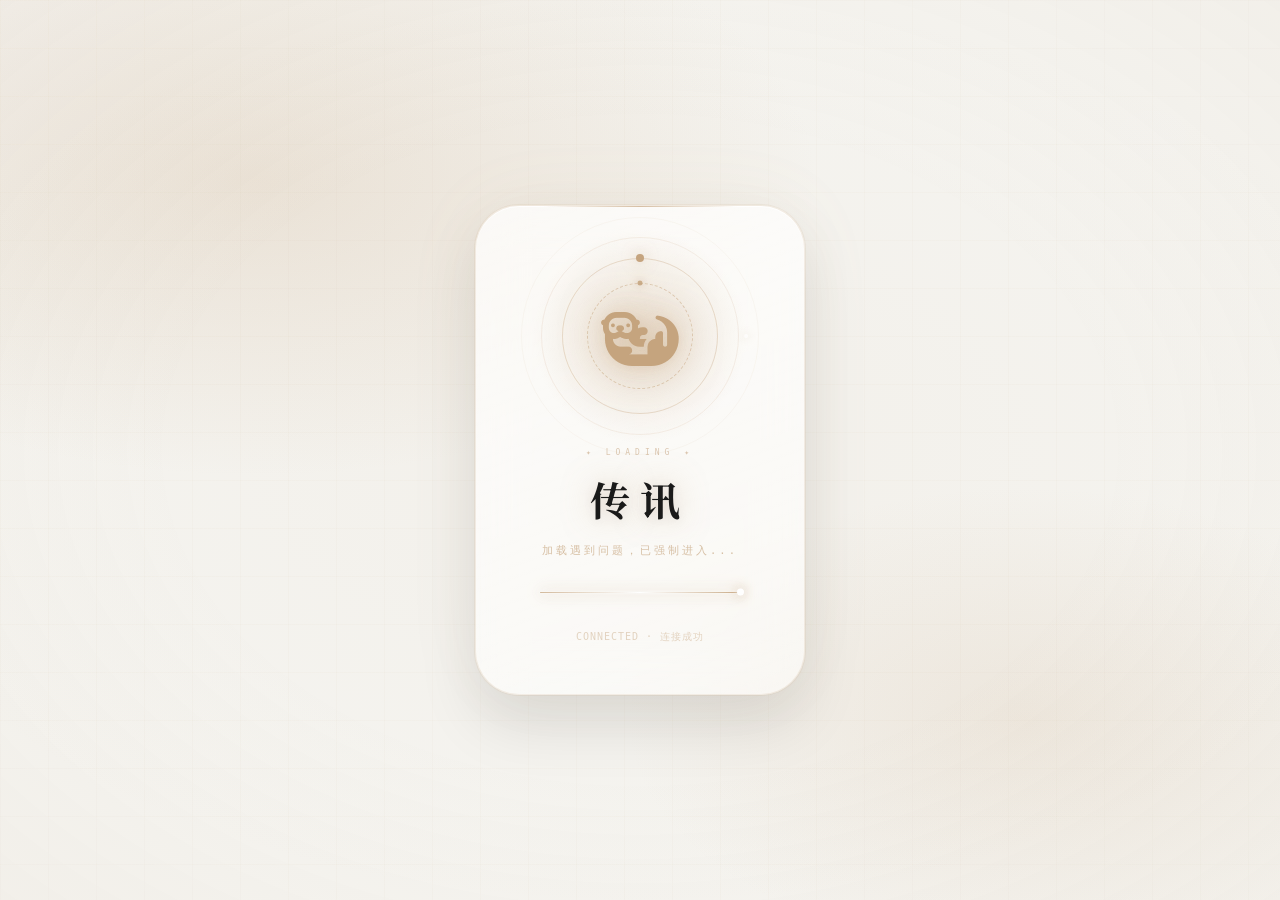
==== commit f813b820: "Rename index-1.html to index.html" ====
--- a/index.html
+++ b/index.html
@@ -2440,6 +2440,22 @@
 <button id="companion-history-btn" class="companion-ctrl-btn companion-history-corner" title="本次对话">
 
 <i class="fas fa-comment-dots"></i>
+
+</button>
+
+<!-- ✦ 陪伴中快捷打开外部音乐播放器 ✦ -->
+
+<button id="companion-music-btn" class="companion-ctrl-btn companion-music-corner" title="打开悬浮音乐播放器">
+
+<i class="fas fa-headphones"></i>
+
+</button>
+
+<!-- ✦ 陪伴中快捷查看信箱 ✦ -->
+
+<button id="companion-mail-btn" class="companion-ctrl-btn companion-mail-corner" title="查看信箱">
+
+<i class="fas fa-envelope"></i>
 
 </button>
 
--- a/css/companion.css
+++ b/css/companion.css
@@ -1747,3 +1747,38 @@
     background: rgba(var(--accent-color-rgb, 197,164,126), 0.45);
     color: #fff;
 }
+
+/* 陪伴页面内快捷入口：外部播放器 / 信箱（跟其他角落按钮同一套视觉风格）*/
+.companion-music-corner {
+    position: absolute;
+    right: 20px;
+    bottom: calc(max(30px, env(safe-area-inset-bottom, 30px)) + 156px);
+    z-index: 5;
+    background: rgba(40,40,40,0.65) !important;
+    border: 1px solid rgba(255,255,255,0.2) !important;
+    color: #fff !important;
+    backdrop-filter: blur(10px);
+    -webkit-backdrop-filter: blur(10px);
+}
+#companion-page.companion-light-bg .companion-music-corner {
+    color: #fff !important;
+    background: rgba(40,40,40,0.65) !important;
+    border-color: rgba(255,255,255,0.2) !important;
+}
+
+.companion-mail-corner {
+    position: absolute;
+    right: 20px;
+    bottom: calc(max(30px, env(safe-area-inset-bottom, 30px)) + 208px);
+    z-index: 5;
+    background: rgba(40,40,40,0.65) !important;
+    border: 1px solid rgba(255,255,255,0.2) !important;
+    color: #fff !important;
+    backdrop-filter: blur(10px);
+    -webkit-backdrop-filter: blur(10px);
+}
+#companion-page.companion-light-bg .companion-mail-corner {
+    color: #fff !important;
+    background: rgba(40,40,40,0.65) !important;
+    border-color: rgba(255,255,255,0.2) !important;
+}
--- a/css/plants.css
+++ b/css/plants.css
@@ -116,3 +116,19 @@
 .pl-grad-species { font-size: 11px; font-weight: 400; color: var(--text-secondary); }
 .pl-grad-date { font-size: 10.5px; color: var(--text-secondary); margin-top: 2px; }
 .pl-grad-badges { display: flex; gap: 6px; flex-shrink: 0; color: #b8862f; font-size: 12px; }
+
+/* 花语展示 */
+.pl-species-meaning {
+    text-align: center;
+    font-size: 11.5px;
+    color: var(--accent-color);
+    opacity: 0.85;
+    margin: -6px 0 12px;
+    font-style: italic;
+}
+.pl-flower-meaning {
+    display: inline-block;
+    margin-top: 3px;
+    font-size: 11px;
+    opacity: 0.9;
+}
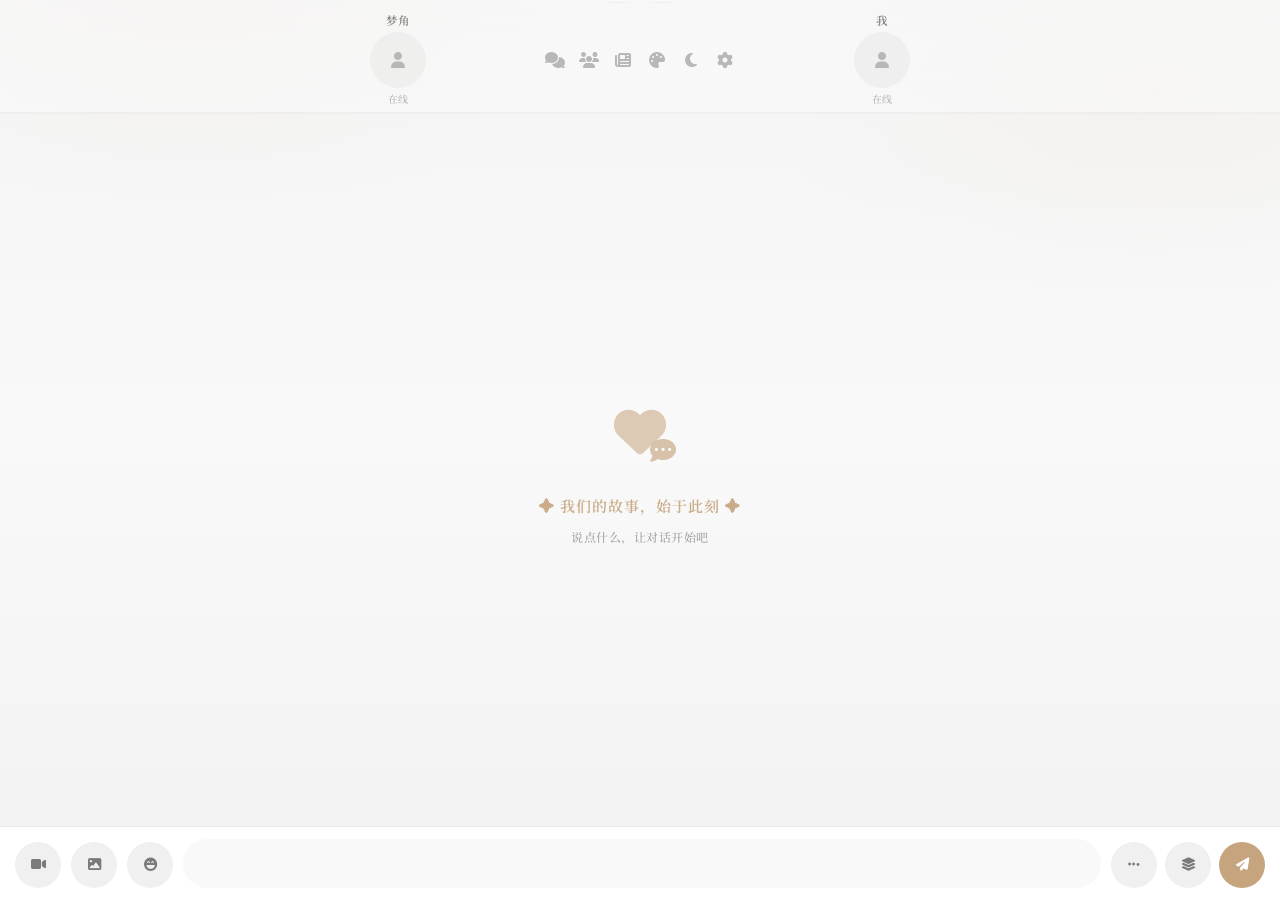
==== commit 91a21675: "Add files via upload" ====
--- a/index.html
+++ b/index.html
@@ -451,6 +451,20 @@
                     <svg width="12" height="12" viewBox="0 0 24 24" fill="none" stroke="currentColor" stroke-width="2" style="vertical-align:-1px;margin-right:4px;"><path d="M22 13V19a2 2 0 01-2 2H4a2 2 0 01-2-2v-6"/><polyline points="15 3 21 3 21 9"/><line x1="21" y1="3" x2="10" y2="14"/></svg>收到的信
                     <span id="env-inbox-badge" class="env-badge" style="display:none;"></span>
                 </button>
+                <button class="env-tab-btn" id="env-tab-starred" onclick="switchEnvTab('starred')">
+                    <svg width="12" height="12" viewBox="0 0 24 24" fill="none" stroke="currentColor" stroke-width="2" style="vertical-align:-1px;margin-right:4px;"><polygon points="12 2 15.09 8.26 22 9.27 17 14.14 18.18 21.02 12 17.77 5.82 21.02 7 14.14 2 9.27 8.91 8.26 12 2"/></svg>星标
+                </button>
+            </div>
+
+            <div class="env-manage-bar" id="env-manage-bar">
+                <button class="env-manage-toggle" id="env-manage-toggle" onclick="enterEnvBatchMode()">管理</button>
+            </div>
+            <div class="env-manage-bar env-manage-bar-batch" id="env-manage-bar-batch" style="display:none;">
+                <button class="env-manage-toggle" onclick="exitEnvBatchMode()">取消</button>
+                <div style="display:flex;gap:8px;">
+                    <button class="env-manage-toggle" onclick="batchMarkReadEnvLetters()">全部已读</button>
+                    <button class="env-manage-toggle env-manage-danger" onclick="batchDeleteEnvLetters()">删除</button>
+                </div>
             </div>
 
             <div id="env-outbox-section">
@@ -459,6 +473,10 @@
 
             <div id="env-inbox-section" style="display:none;">
                 <div id="env-inbox-list"></div>
+            </div>
+
+            <div id="env-starred-section" style="display:none;">
+                <div id="env-starred-list"></div>
             </div>
 
             <div id="env-compose-form" style="display:none;">
@@ -551,6 +569,7 @@
         
         <div class="modal-buttons" style="margin:0;padding:12px 18px 16px;border-top:1px solid var(--border-color);flex-shrink:0;">
             <button class="modal-btn modal-btn-secondary" id="close-env-view" onclick="closeEnvViewModal()">关闭</button>
+            <button class="modal-btn modal-btn-secondary" id="env-view-star-btn" onclick="toggleEnvLetterStarInView()">☆ 标星</button>
             <button class="modal-btn modal-btn-secondary" id="env-view-edit-btn" onclick="toggleEnvEdit()">编辑</button>
             <button class="modal-btn modal-btn-primary" id="env-view-save-btn" onclick="saveEnvEdit()" style="display:none;">保存</button>
         </div>
@@ -2161,21 +2180,16 @@
 </div>
 
 <!-- ==================== 朋友圈模态框 ==================== -->
-<div class="modal" id="moments-modal">
-    <div class="modal-content">
-        <div class="moments-header">
-            <div class="moments-header-title">
-                <i class="fa-solid fa-face-kiss-wink-heart" style="color: var(--accent-color);"></i>
-                <span>朋友圈</span>
-            </div>
-            <button class="delivery-back-btn" id="moments-close" style="width:30px;height:30px;"><i class="fas fa-times"></i></button>
-        </div>
-        <div class="moments-tabs" id="moments-tabs">
-            <div class="moments-tab active" data-tab="mine">我的</div>
-            <div class="moments-tab" data-tab="partner" id="moments-tab-partner">对方的</div>
-        </div>
-        <div class="moments-content" id="moments-content"></div>
-    </div>
+<div id="moments-page">
+    <div class="moments-header">
+        <button class="delivery-back-btn" id="moments-close" style="width:32px;height:32px;"><i class="fas fa-chevron-left"></i></button>
+        <div class="moments-header-title">
+            <i class="fa-solid fa-face-kiss-wink-heart" style="color: var(--accent-color);"></i>
+            <span>朋友圈</span>
+        </div>
+        <button class="delivery-back-btn" id="moments-settings-btn" style="width:32px;height:32px;" onclick="window.openMomentsSettingsMenu()"><i class="fas fa-ellipsis"></i></button>
+    </div>
+    <div class="moments-content" id="moments-content"></div>
 </div>
 
 <!-- 发布朋友圈编辑器 -->
@@ -3161,6 +3175,16 @@
                     <div class="wp-weather-label" id="wp-ta-weather-label">晴</div>
                 </div>
             </div>
+            <div id="wp-link-status">
+                <div id="wp-link-hearts">
+                    <i class="fas fa-heart wp-heart"></i>
+                    <i class="fas fa-heart wp-heart"></i>
+                    <i class="fas fa-heart wp-heart"></i>
+                    <i class="fas fa-heart wp-heart"></i>
+                    <i class="fas fa-heart wp-heart"></i>
+                </div>
+                <div id="wp-link-text">共鸣中</div>
+            </div>
             <div id="wallpaper-quote"></div>
         </div>
         <button id="wallpaper-manage-btn" title="管理壁纸"><i class="fas fa-image"></i></button>
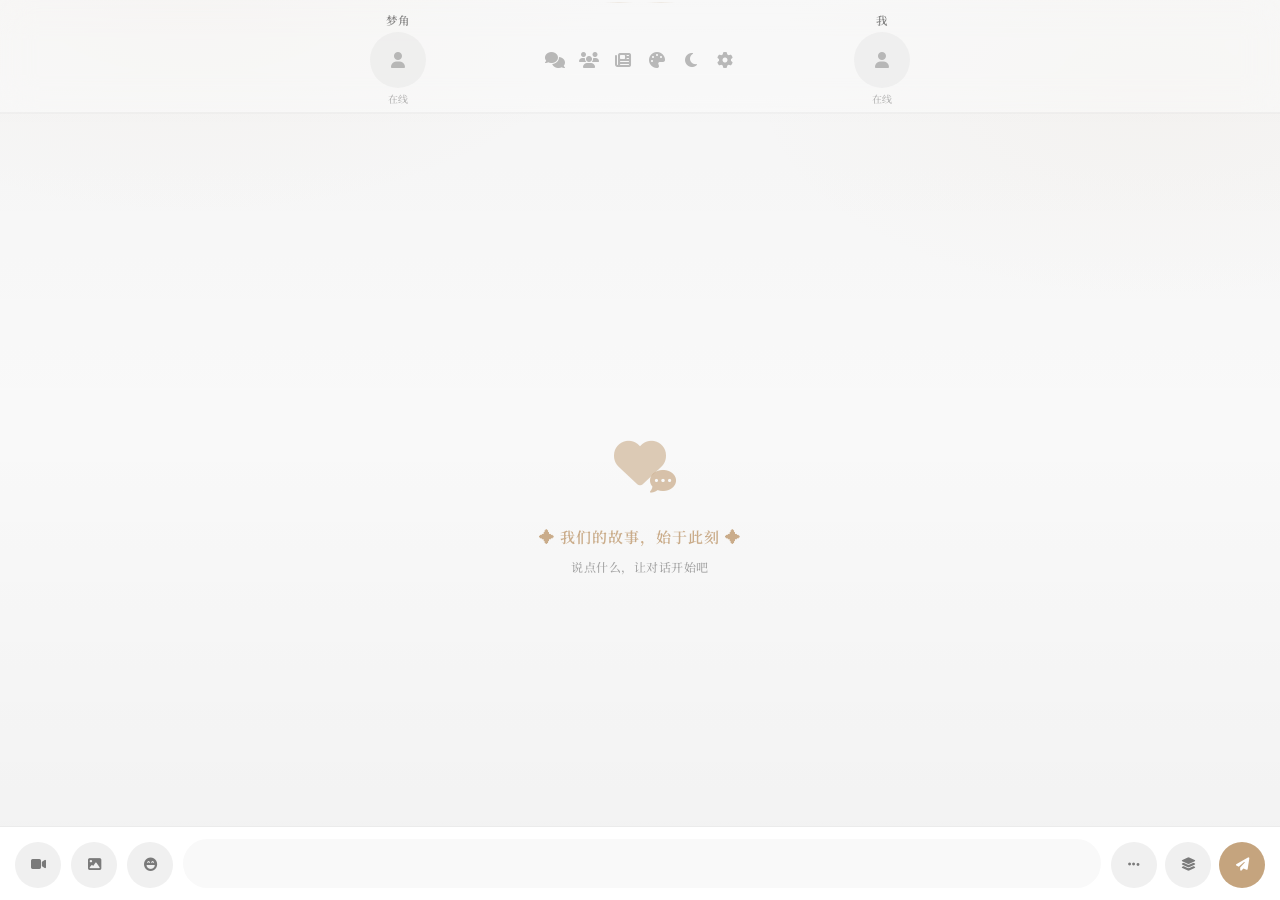
==== commit a78eb01e: "Add files via upload" ====
--- a/index.html
+++ b/index.html
@@ -443,13 +443,17 @@
 
         <div class="env-body">
             <div class="env-tab-bar">
-                <button class="env-tab-btn active" id="env-tab-outbox" onclick="switchEnvTab('outbox')">
-                    <svg width="12" height="12" viewBox="0 0 24 24" fill="none" stroke="currentColor" stroke-width="2" style="vertical-align:-1px;margin-right:4px;"><path d="M22 2L11 13"/><path d="M22 2L15 22 11 13 2 9l20-7z"/></svg>寄出的信
+                <button class="env-tab-btn active" id="env-tab-inbox" onclick="switchEnvTab('inbox')">
+                    <svg width="12" height="12" viewBox="0 0 24 24" fill="none" stroke="currentColor" stroke-width="2" style="vertical-align:-1px;margin-right:4px;"><rect x="2" y="4" width="20" height="16" rx="2"/><path d="M22 7l-10 7L2 7"/></svg>来信
+                    <span id="env-inbox-badge" class="env-badge" style="display:none;"></span>
+                </button>
+                <button class="env-tab-btn" id="env-tab-reply" onclick="switchEnvTab('reply')">
+                    <svg width="12" height="12" viewBox="0 0 24 24" fill="none" stroke="currentColor" stroke-width="2" style="vertical-align:-1px;margin-right:4px;"><path d="M22 13V19a2 2 0 01-2 2H4a2 2 0 01-2-2v-6"/><polyline points="15 3 21 3 21 9"/><line x1="21" y1="3" x2="10" y2="14"/></svg>回信
+                    <span id="env-reply-badge" class="env-badge" style="display:none;"></span>
+                </button>
+                <button class="env-tab-btn" id="env-tab-outbox" onclick="switchEnvTab('outbox')">
+                    <svg width="12" height="12" viewBox="0 0 24 24" fill="none" stroke="currentColor" stroke-width="2" style="vertical-align:-1px;margin-right:4px;"><path d="M22 2L11 13"/><path d="M22 2L15 22 11 13 2 9l20-7z"/></svg>寄信
                     <span id="env-outbox-badge" class="env-badge" style="display:none;"></span>
-                </button>
-                <button class="env-tab-btn" id="env-tab-inbox" onclick="switchEnvTab('inbox')">
-                    <svg width="12" height="12" viewBox="0 0 24 24" fill="none" stroke="currentColor" stroke-width="2" style="vertical-align:-1px;margin-right:4px;"><path d="M22 13V19a2 2 0 01-2 2H4a2 2 0 01-2-2v-6"/><polyline points="15 3 21 3 21 9"/><line x1="21" y1="3" x2="10" y2="14"/></svg>收到的信
-                    <span id="env-inbox-badge" class="env-badge" style="display:none;"></span>
                 </button>
                 <button class="env-tab-btn" id="env-tab-starred" onclick="switchEnvTab('starred')">
                     <svg width="12" height="12" viewBox="0 0 24 24" fill="none" stroke="currentColor" stroke-width="2" style="vertical-align:-1px;margin-right:4px;"><polygon points="12 2 15.09 8.26 22 9.27 17 14.14 18.18 21.02 12 17.77 5.82 21.02 7 14.14 2 9.27 8.91 8.26 12 2"/></svg>星标
@@ -467,12 +471,16 @@
                 </div>
             </div>
 
-            <div id="env-outbox-section">
+            <div id="env-inbox-section">
+                <div id="env-inbox-list"></div>
+            </div>
+
+            <div id="env-reply-section" style="display:none;">
+                <div id="env-reply-list"></div>
+            </div>
+
+            <div id="env-outbox-section" style="display:none;">
                 <div id="env-outbox-list"></div>
-            </div>
-
-            <div id="env-inbox-section" style="display:none;">
-                <div id="env-inbox-list"></div>
             </div>
 
             <div id="env-starred-section" style="display:none;">
--- a/css/styles.css
+++ b/css/styles.css
@@ -2430,6 +2430,55 @@
         }
         .env-letter-meta { font-size: 10px; color: var(--text-secondary); margin-bottom: 5px; display:flex; justify-content:space-between; }
         .env-letter-preview { font-size: 13px; overflow:hidden; text-overflow:ellipsis; white-space:nowrap; max-width: 86%; font-style: italic; color: var(--text-primary); }
+
+        /* 星标按钮（在信件卡片头部，跟邮票并排） */
+        .env-star-btn {
+            background: none; border: none; padding: 2px;
+            color: rgba(255,255,255,0.55); cursor: pointer;
+            display: flex; align-items: center; flex-shrink: 0;
+            transition: color 0.2s, transform 0.2s;
+        }
+        .env-star-btn:hover { transform: scale(1.15); }
+        .env-star-btn.starred { color: #ffd76a; }
+
+        /* 详情弹窗里的星标按钮 */
+        #env-view-star-btn.env-star-btn-active {
+            color: #d4a017; border-color: rgba(212,160,23,0.4);
+            background: rgba(212,160,23,0.08);
+        }
+
+        /* 管理工具条 */
+        .env-manage-bar {
+            display: flex; align-items: center; justify-content: flex-end;
+            padding: 0 2px 8px;
+        }
+        .env-manage-bar-batch { justify-content: space-between; }
+        .env-manage-toggle {
+            background: none; border: none; cursor: pointer;
+            font-size: 12.5px; font-weight: 500; color: var(--accent-color);
+            padding: 4px 8px; font-family: var(--font-family);
+        }
+        .env-manage-toggle.env-manage-danger { color: #e74c3c; }
+
+        /* 批量选择勾选框（默认隐藏，进入管理模式才显示） */
+        .env-batch-check {
+            display: none;
+            position: absolute; top: 10px; left: 10px; z-index: 3;
+            width: 18px; height: 18px; border-radius: 50%;
+            border: 1.5px solid rgba(255,255,255,0.85);
+            background: rgba(255,255,255,0.15);
+        }
+        .env-batch-check.checked {
+            background: var(--accent-color); border-color: var(--accent-color);
+        }
+        .env-batch-check.checked::after {
+            content: '✓'; position: absolute; inset: 0;
+            display: flex; align-items: center; justify-content: center;
+            color: #fff; font-size: 11px; font-weight: 700;
+        }
+        .env-letter-item.env-batch-active { padding-left: 30px; }
+        .env-letter-item.env-batch-active .env-batch-check { display: block; }
+
         .env-letter-status { font-size: 10px; color: var(--accent-color); margin-top: 5px; display: flex; align-items: center; gap: 4px; }
         .env-letter-delete-btn {
             position: absolute; bottom: 10px; right: 10px;
--- a/css/moments.css
+++ b/css/moments.css
@@ -1,18 +1,24 @@
-/* 朋友圈模态框 */
-#moments-modal .modal-content {
-    max-width: 550px;
-    max-height: 70vh;
+/* 朋友圈全屏页面 */
+#moments-page {
+    position: fixed;
+    inset: 0;
+    z-index: 4200;
     display: flex;
     flex-direction: column;
-    padding: 0 !important;
-    overflow: hidden;
-    border-radius: 16px;
+    background: var(--primary-bg);
+    opacity: 0;
+    pointer-events: none;
+    transition: opacity 0.3s ease;
+}
+#moments-page.active {
+    opacity: 1;
+    pointer-events: all;
 }
 .moments-header {
     display: flex;
     align-items: center;
     justify-content: space-between;
-    padding: 14px 16px;
+    padding: calc(env(safe-area-inset-top, 0px) + 12px) 16px 14px;
     border-bottom: 1px solid var(--border-color);
     background: var(--secondary-bg);
     flex-shrink: 0;
@@ -24,34 +30,51 @@
     display: flex;
     align-items: center;
     gap: 8px;
-}
-.moments-tabs {
-    display: flex;
-    background: var(--secondary-bg);
-    border-bottom: 1px solid var(--border-color);
-    flex-shrink: 0;
-}
-.moments-tab {
-    flex: 1;
-    padding: 11px 0;
-    text-align: center;
-    font-size: 13px;
-    font-weight: 500;
-    color: var(--text-secondary);
-    cursor: pointer;
-    transition: all 0.2s;
-    border-bottom: 2px solid transparent;
-}
-.moments-tab.active {
-    color: var(--accent-color);
-    border-bottom-color: var(--accent-color);
-    font-weight: 600;
 }
 .moments-content {
     flex: 1;
     overflow-y: auto;
     background: var(--primary-bg);
     padding: 0;
+}
+
+/* 右上角设置菜单（管理对方封面/图片库） */
+.moments-settings-menu {
+    position: fixed;
+    top: calc(env(safe-area-inset-top, 0px) + 58px);
+    right: 16px;
+    z-index: 4300;
+    background: var(--secondary-bg);
+    border: 1px solid var(--border-color);
+    border-radius: 12px;
+    box-shadow: 0 8px 24px rgba(0,0,0,0.18);
+    overflow: hidden;
+    min-width: 190px;
+    animation: momentsMenuPop 0.15s ease;
+}
+@keyframes momentsMenuPop {
+    from { opacity: 0; transform: translateY(-6px); }
+    to { opacity: 1; transform: translateY(0); }
+}
+.moments-settings-menu button {
+    display: flex;
+    align-items: center;
+    gap: 8px;
+    width: 100%;
+    padding: 12px 14px;
+    border: none;
+    background: none;
+    color: var(--text-primary);
+    font-size: 13px;
+    font-family: var(--font-family);
+    cursor: pointer;
+    text-align: left;
+}
+.moments-settings-menu button:not(:last-child) {
+    border-bottom: 1px solid var(--border-color);
+}
+.moments-settings-menu button:active {
+    background: rgba(var(--accent-color-rgb), 0.08);
 }
 /* 封面区域 */
 .moments-cover-wrap {
--- a/css/wallpaper.css
+++ b/css/wallpaper.css
@@ -232,3 +232,38 @@
     font-size: 12.5px; font-weight: 600; cursor: pointer;
     font-family: var(--font-family);
 }
+
+/* 连接状态 */
+#wp-link-status {
+    display: flex;
+    flex-direction: column;
+    align-items: center;
+    gap: 5px;
+}
+#wp-link-hearts {
+    display: flex;
+    gap: 4px;
+}
+.wp-heart {
+    font-size: 11px;
+    color: rgba(255,255,255,0.3);
+    text-shadow: 0 1px 3px rgba(0,0,0,0.35);
+    transition: color 0.4s ease;
+}
+.wp-heart.active {
+    color: #ff6b8a;
+}
+.wp-heart.pulse {
+    animation: wpHeartPulse 1.2s ease-in-out infinite;
+}
+@keyframes wpHeartPulse {
+    0%, 100% { opacity: 1; }
+    50% { opacity: 0.35; }
+}
+#wp-link-text {
+    font-size: 11px;
+    font-weight: 600;
+    color: #fff;
+    text-shadow: 0 1px 3px rgba(0,0,0,0.4);
+    letter-spacing: 1px;
+}
